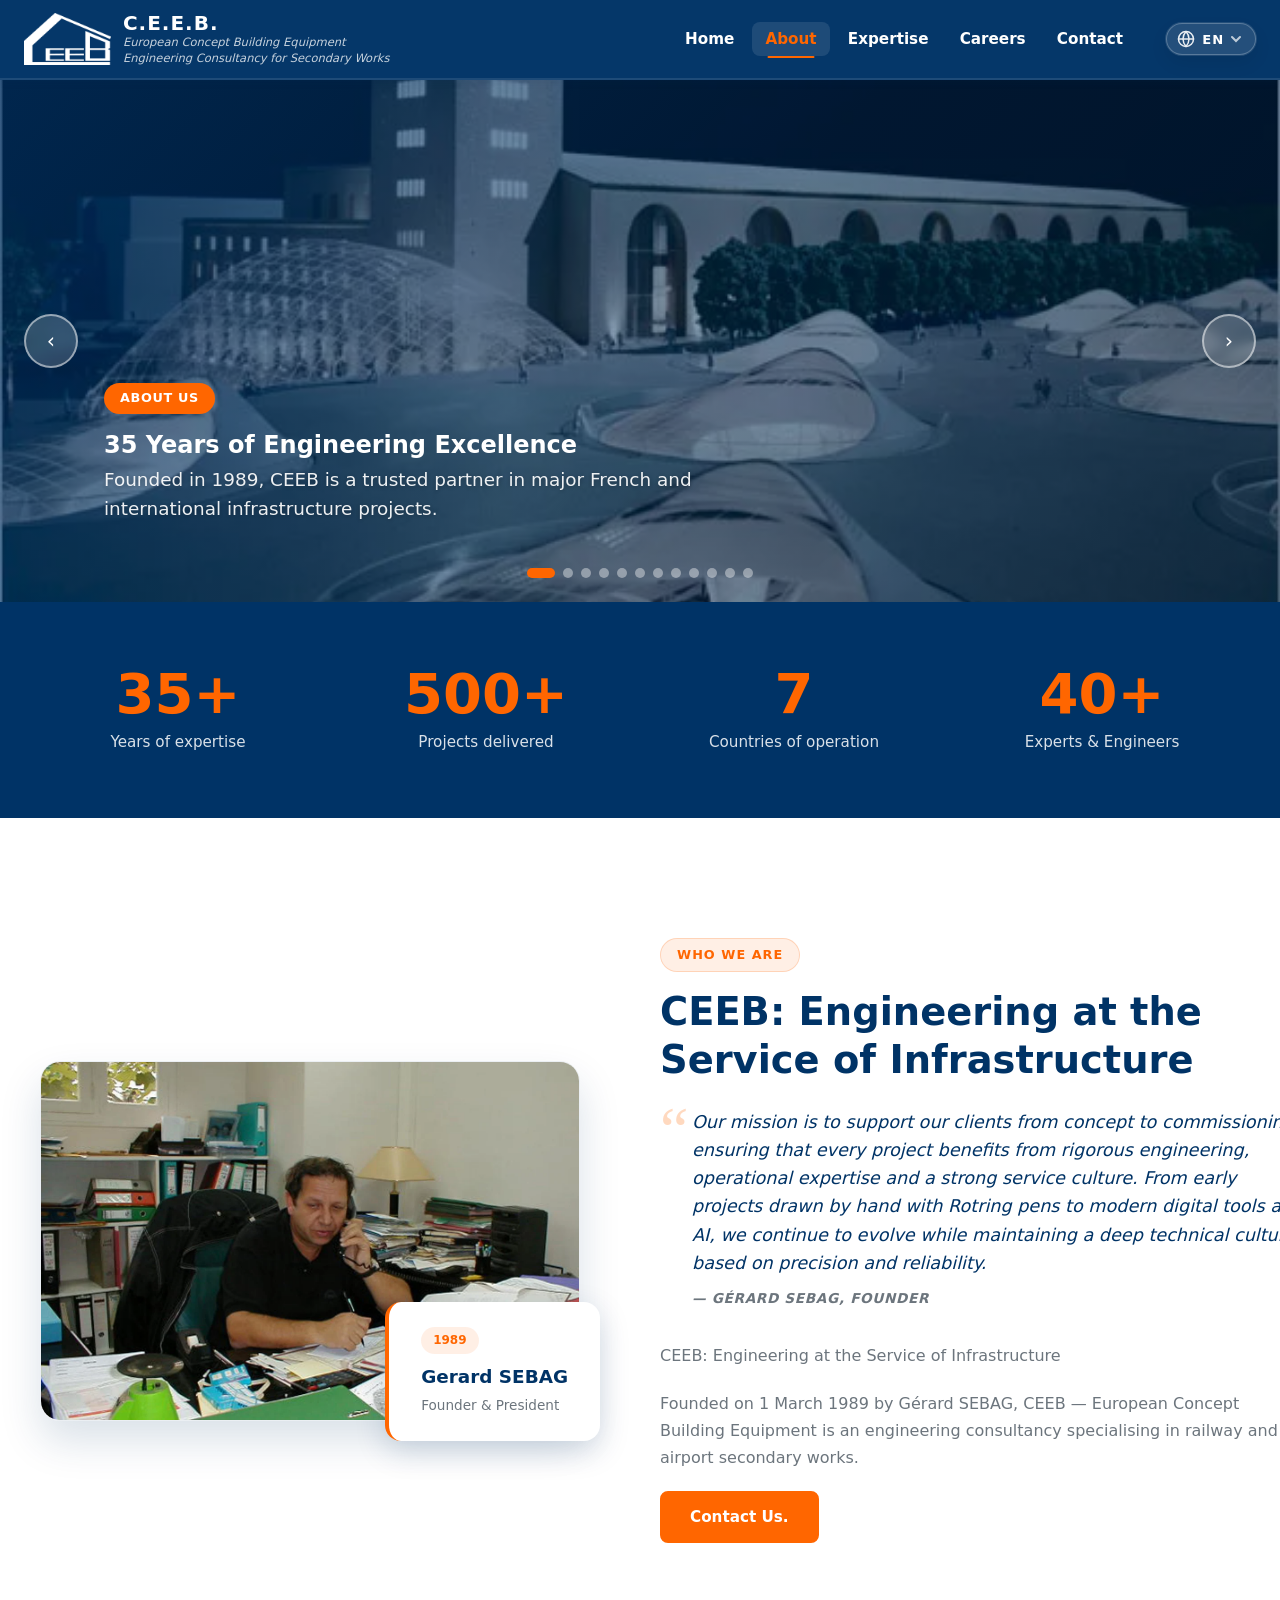
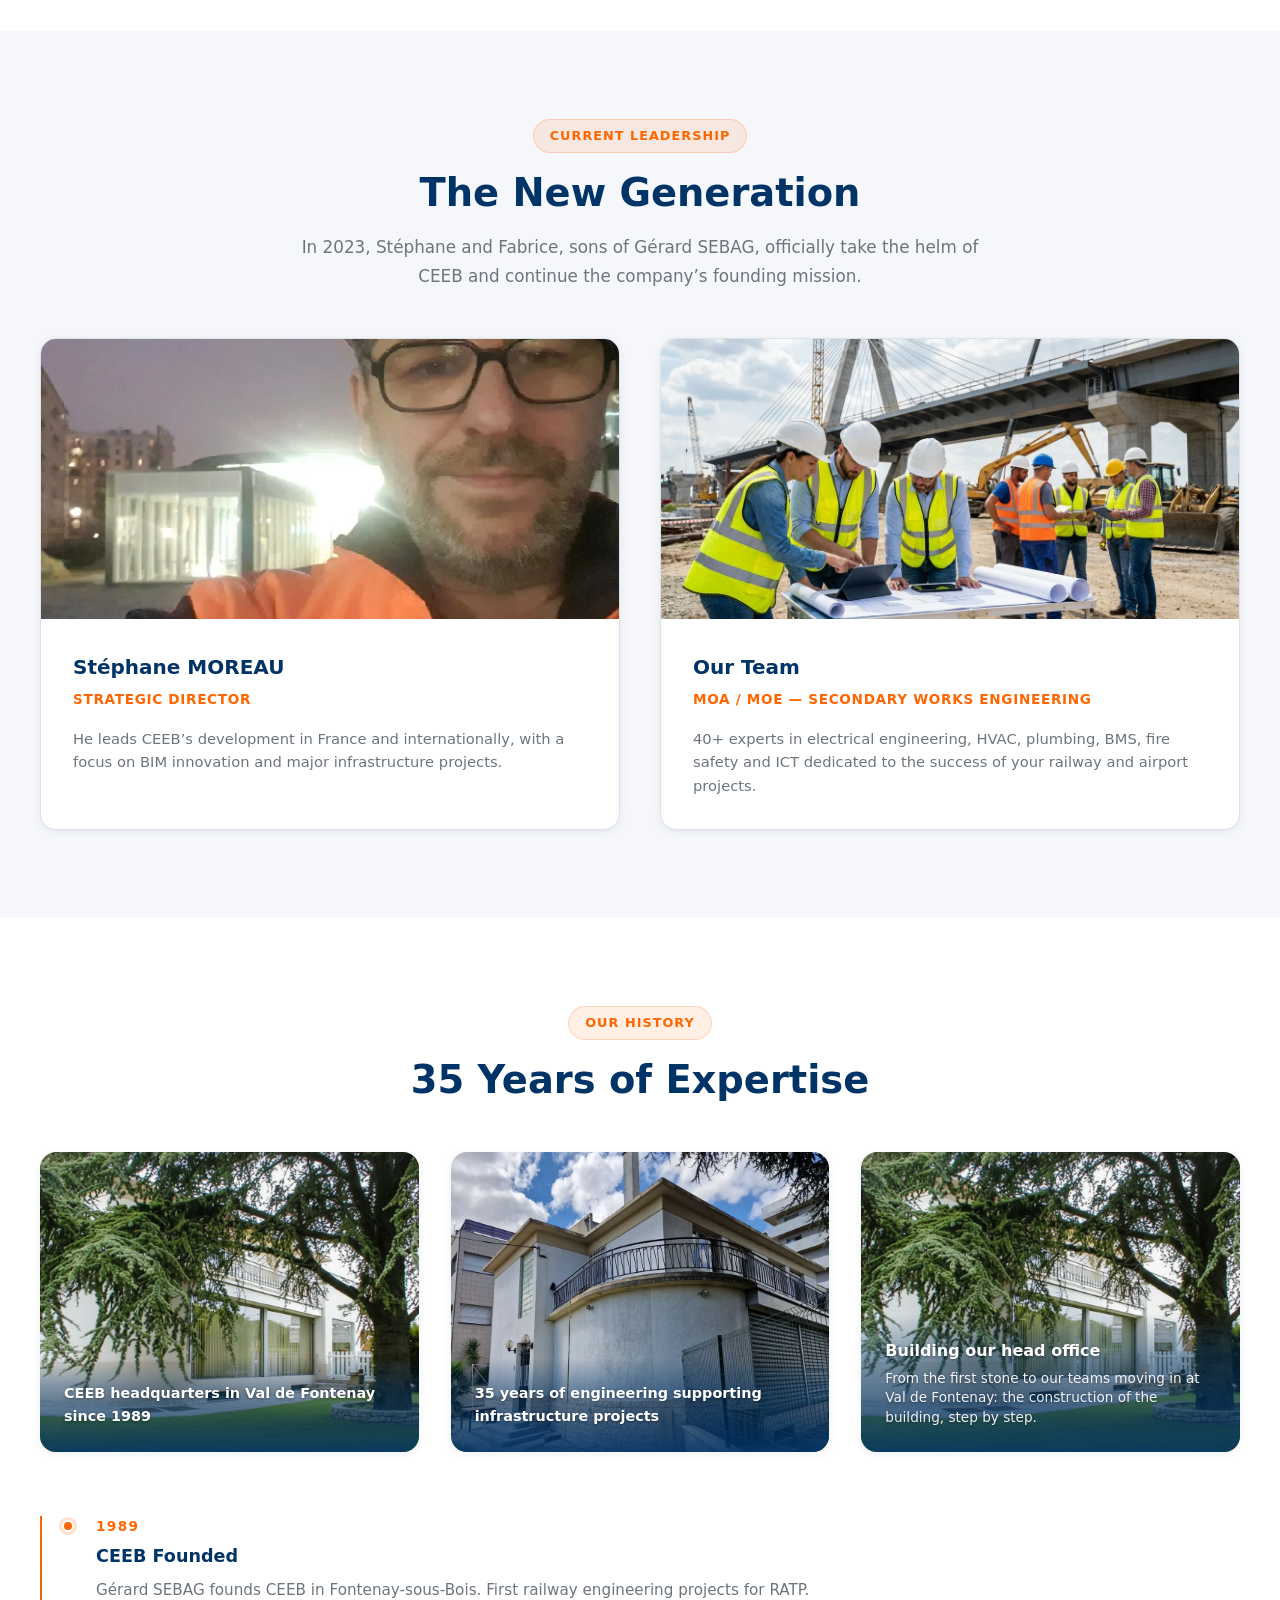
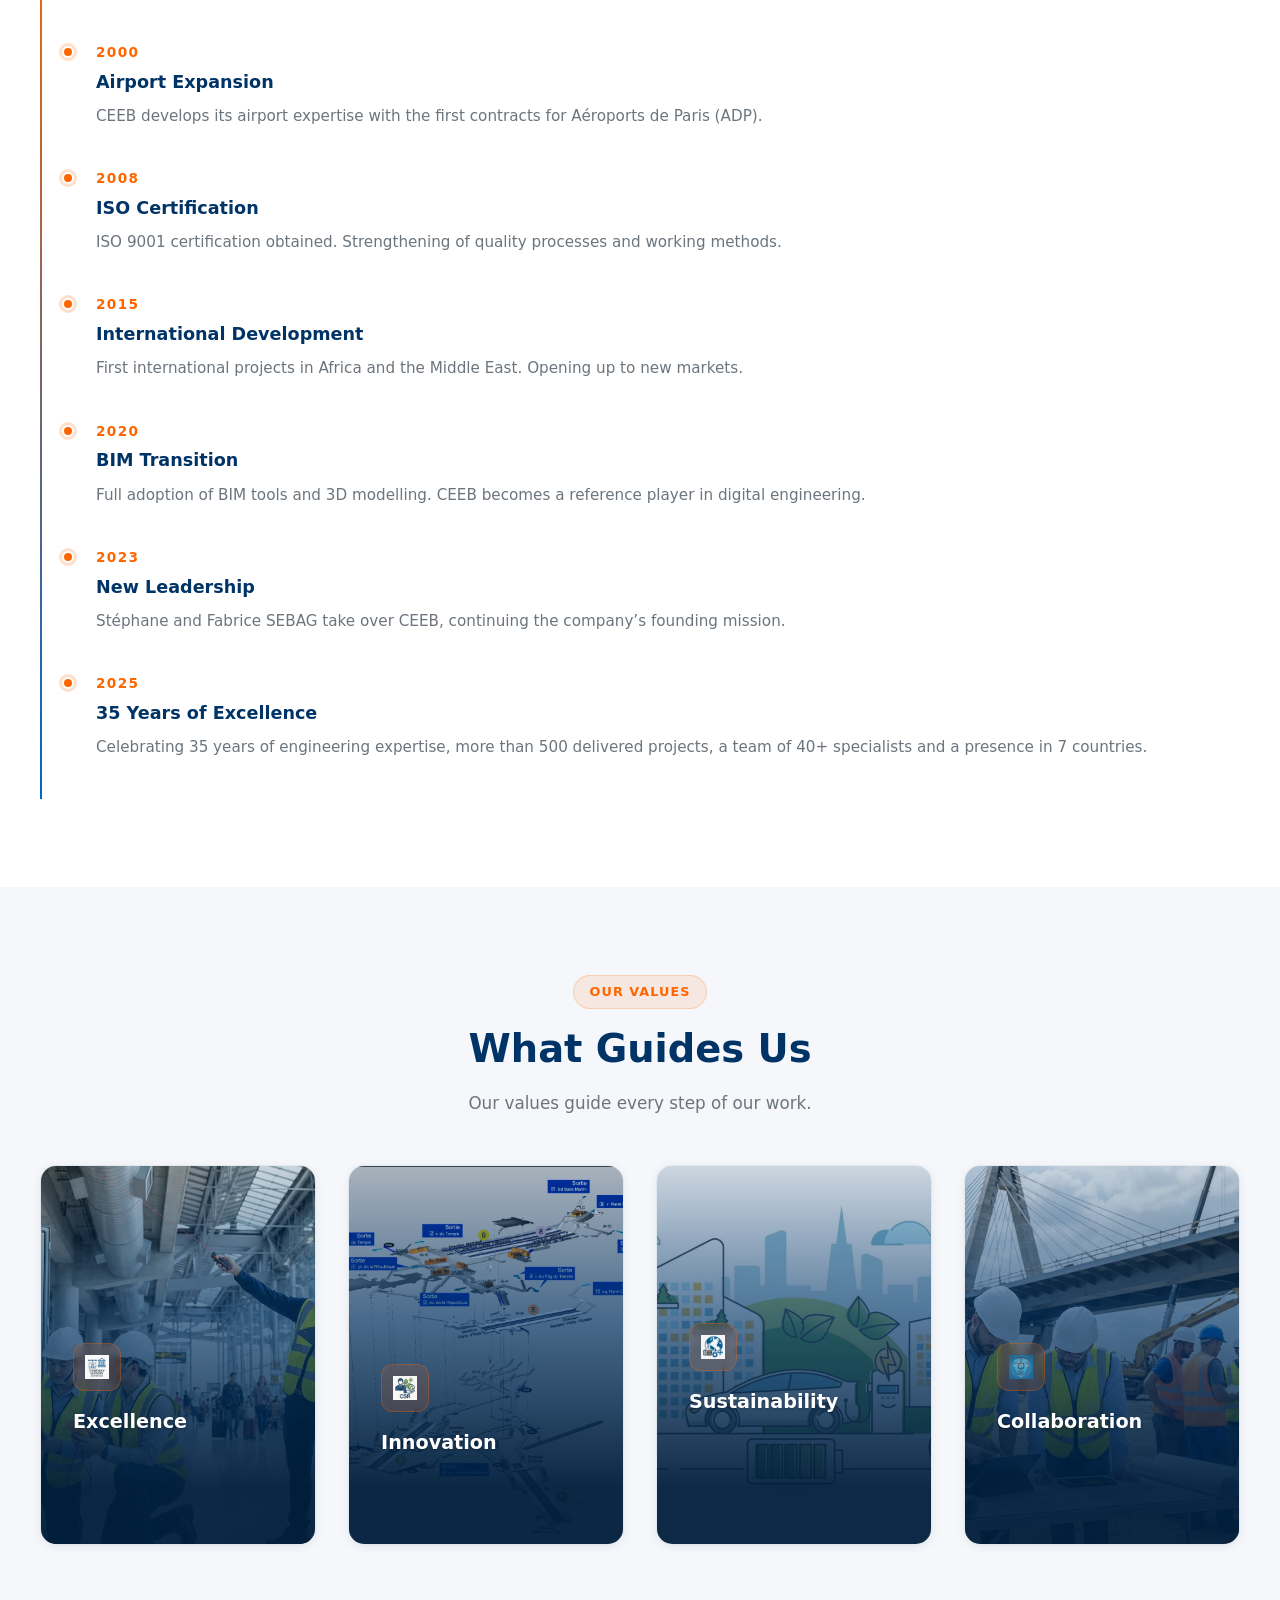
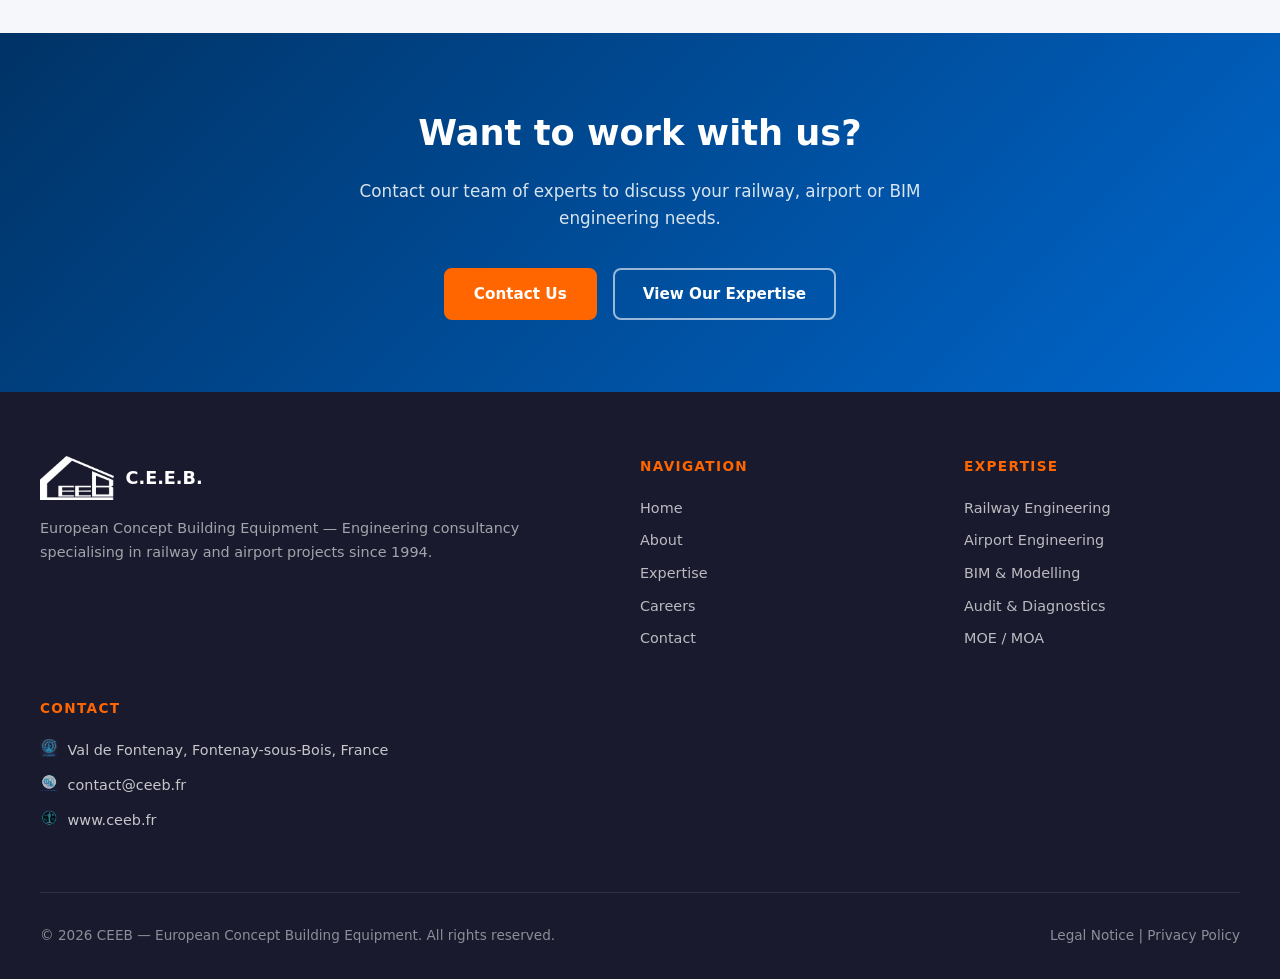
==== about/index.html @ f5910f7f "Cartes hôtels sans image, boutons alignés en bas de carte Co-Authored-By: Claude Opus 5.5 <noreply@a" ====
<!DOCTYPE html>
<html lang="fr" dir="ltr">
<head>
  <!-- ============================================================
       SEO — META TAGS & OPEN GRAPH
       ============================================================ -->
  <meta charset="UTF-8">
  <meta name="viewport" content="width=device-width, initial-scale=1.0">
  <title data-i18n="pageTitle.about">À Propos — C.E.E.B. | Bureau d'Études d'Ingénierie Second Œuvre</title>
  <meta name="description" content="Découvrez C.E.E.B., Concept Européen Équipement Bâtiment : 35 ans d'expertise en ingénierie ferroviaire et aéroportuaire, notre histoire, nos valeurs et notre équipe dirigeante.">
  <meta name="keywords" content="C.E.E.B., bureau études ingénierie, second œuvre, ferroviaire, aéroportuaire, BIM, MOA, MOE, Gérard SEBAG, Stéphane MOREAU, Val de Fontenay">
  <meta name="robots" content="index, follow">
  <link rel="canonical" href="https://www.ceeb.fr/about/">

  <!-- Open Graph -->
  <meta property="og:type" content="website">
  <meta property="og:url" content="https://www.ceeb.fr/about/">
  <meta property="og:title" content="À Propos — C.E.E.B. | Bureau d'Études d'Ingénierie">
  <meta property="og:description" content="37 ans d'expertise en ingénierie ferroviaire et aéroportuaire. Découvrez notre histoire, notre équipe et nos valeurs.">
  <meta property="og:image" content="https://www.ceeb.fr/images/og-image.jpg">
  <meta property="og:locale" content="fr_FR">

  <!-- Hreflang 7 langues -->
  <link rel="alternate" hreflang="fr" href="https://www.ceeb.fr/about/?lang=fr">
  <link rel="alternate" hreflang="en" href="https://www.ceeb.fr/about/?lang=en">
  <link rel="alternate" hreflang="pl" href="https://www.ceeb.fr/about/?lang=pl">
  <link rel="alternate" hreflang="tr" href="https://www.ceeb.fr/about/?lang=tr">
  <link rel="alternate" hreflang="x-default" href="https://www.ceeb.fr/about/">

  <!-- ============================================================
       STYLES
       ============================================================ -->
  <link rel="stylesheet" href="../css/styles.css?v=20260927d">

  <!-- ============================================================
       FAVICONS
       ============================================================ -->
  <link rel="icon" type="image/x-icon" href="../favicon.ico">
  <link rel="icon" type="image/png" sizes="32x32" href="../favicon-32x32.png">
  <link rel="icon" type="image/png" sizes="192x192" href="../favicon-192x192.png">
  <link rel="apple-touch-icon" sizes="180x180" href="../apple-touch-icon.png">

  <!-- ============================================================
       SCHEMA.ORG JSON-LD
       ============================================================ -->
  <script type="application/ld+json">
  {
    "@context": "https://schema.org",
    "@type": "AboutPage",
    "name": "À Propos — C.E.E.B.",
    "url": "https://www.ceeb.fr/about/",
    "description": "35 ans d'expertise en ingénierie ferroviaire et aéroportuaire. C.E.E.B. — Concept Européen Équipement Bâtiment.",
    "mainEntity": {
      "@type": "Organization",
      "name": "C.E.E.B.",
      "legalName": "C.E.E.B. — Concept Européen Équipement Bâtiment",
      "foundingDate": "1989",
      "founder": {
        "@type": "Person",
        "name": "Gérard SEBAG"
      },
      "address": {
        "@type": "PostalAddress",
        "addressLocality": "Val de Fontenay",
        "addressCountry": "FR"
      }
    }
  }
  </script>
</head>

<body data-page="about">

  <!-- ============================================================
       NAVIGATION — HEADER FIXE
       ============================================================ -->
  <header class="header" role="banner">
    <nav class="nav-container" aria-label="Navigation principale">
      <!-- Logo + Tagline -->
      <a href="../index.html" class="nav-logo" aria-label="C.E.E.B. — Accueil">
        <div class="logo-circle">
          <img src="../images/logo/ceeb_logo_blanc.png" alt="Logo C.E.E.B." width="52" height="52">
        </div>
        <div class="nav-logo-text">
          <span class="nav-logo-name">C.E.E.B.</span>
          <span class="nav-logo-tagline" data-i18n="nav.logoTagline">
            Concept Européen Équipement Bâtiment<br>Bureau d'Études d'ingénierie Second Œuvre
          </span>
        </div>
      </a>

      <!-- Menu principal -->
      <ul class="nav-menu" role="list">
        <li><a href="../index.html" class="nav-link" data-i18n="nav.home">Accueil</a></li>
        <li><a href="../about/index.html" class="nav-link active" data-i18n="nav.about">À Propos</a></li>
        <li><a href="../expertise/index.html" class="nav-link" data-i18n="nav.expertise">Expertise</a></li>
        <li><a href="../recruitment/index.html" class="nav-link" data-i18n="nav.recruitment">Carrières</a></li>
        <li><a href="../contact/index.html" class="nav-link" data-i18n="nav.contact">Contact</a></li>
                <li class="nav-lang" role="group" aria-label="Sélection de la langue">
          <!-- Sélecteur globe — généré par lang-globe.js -->
        </li>
      </ul>
      <button class="nav-hamburger" aria-label="Menu" aria-expanded="false">
        <span></span><span></span><span></span>
      </button>
    </nav>
  </header>

  <!-- ============================================================
       HERO CAROUSEL — PAGE À PROPOS
       ============================================================ -->
  <section class="hero-carousel" aria-label="Carousel À Propos C.E.E.B." id="heroCarousel">
    <div class="carousel-track" role="list">
      <!-- Slide 1 -->
      <div class="carousel-slide" role="listitem">
        <img src="../images/countries/fr/1.webp" alt="C.E.E.B. — Notre histoire" loading="eager" fetchpriority="high">
        <div class="carousel-overlay"></div>
        <div class="carousel-caption">
          <span class="caption-badge" data-i18n="aboutPage.hero.badge">Notre Histoire</span>
          <h1 data-i18n="aboutPage.hero.title">37 Ans d'Excellence en Ingénierie</h1>
          <p data-i18n="aboutPage.hero.subtitle">Un partenaire historique des grandes infrastructures françaises et à
            l'internationale.</p>
        </div>
      </div>

      <!-- Slide 2 -->
      <div class="carousel-slide" role="listitem">
        <img src="../images/countries/fr/2.webp" alt="C.E.E.B. — Équipe" loading="lazy">
        <div class="carousel-overlay"></div>
        <div class="carousel-caption">
          <span class="caption-badge" data-i18n="aboutPage.hero.badge2">Notre Équipe</span>
          <h2 data-i18n="aboutPage.hero.title2">Des Experts Passionnés</h2>
          <p data-i18n="aboutPage.hero.subtitle2">40+ ingénieurs et techniciens au service de vos projets les plus ambitieux.
          </p>
        </div>
      </div>
      <!-- Slide 3 -->
      <div class="carousel-slide" role="listitem">
        <img src="../images/countries/fr/3.webp" alt="C.E.E.B. — Innovation" loading="lazy">
        <div class="carousel-overlay"></div>
        <div class="carousel-caption">
          <span class="caption-badge" data-i18n="aboutPage.hero.badge3">Innovation</span>
          <h2 data-i18n="aboutPage.hero.title3">Toujours à la Pointe</h2>
          <p data-i18n="aboutPage.hero.subtitle3">BIM, jumeaux numériques et technologies de pointe pour vos projets
            d'infrastructure.</p>
        </div>
      </div>

        <!-- Slide 4 -->
        <div class="carousel-slide" role="listitem">
          <img src="../images/countries/fr/4.webp" alt="C.E.E.B. — Innovation" loading="lazy">
          <div class="carousel-overlay"></div>
          <div class="carousel-caption">
            <span class="caption-badge" data-i18n="aboutPage.hero.badge4"> SLIDE 4 </span>
            <h2 data-i18n="aboutPage.hero.title4">Titre 4 </h2>
            <p data-i18n="aboutPage.hero.subtitle4">Sous Titre 4</p>
          </div>
        </div>
      
        <!-- Slide 5 -->
      
      
        <div class="carousel-slide" role="listitem">
          <img src="../images/countries/fr/5.webp" alt="C.E.E.B. — Innovation" loading="lazy">
          <div class="carousel-overlay"></div>
          <div class="carousel-caption">
            <span class="caption-badge" data-i18n="aboutPage.hero.badge5"> SLIDE 5 </span>
            <h2 data-i18n="aboutPage.hero.title5">Titre 5 </h2>
            <p data-i18n="aboutPage.hero.subtitle5">Sous Titre 5</p>
          </div>
        </div>
      
        <!-- Slide 6 -->
      
        <div class="carousel-slide" role="listitem">
          <img src="../images/countries/fr/6.webp" alt="C.E.E.B. — Innovation" loading="lazy">
          <div class="carousel-overlay"></div>
          <div class="carousel-caption">
            <span class="caption-badge" data-i18n="aboutPage.hero.badge6"> SLIDE 6 </span>
            <h2 data-i18n="aboutPage.hero.title6">Titre 6 </h2>
            <p data-i18n="aboutPage.hero.subtitle6">Sous Titre 6</p>
          </div>
        </div>
      
        <!-- Slide 7 -->
      
        <div class="carousel-slide" role="listitem">
          <img src="../images/countries/fr/7.webp" alt="C.E.E.B. — Innovation" loading="lazy">
          <div class="carousel-overlay"></div>
          <div class="carousel-caption">
            <span class="caption-badge" data-i18n="aboutPage.hero.badge7"> SLIDE 7 </span>
            <h2 data-i18n="aboutPage.hero.title7">Titre 7 </h2>
            <p data-i18n="aboutPage.hero.subtitle7">Sous Titre 7</p>
          </div>
        </div>
      
        <!-- Slide 8 -->
      
      
      
      
      
        <div class="carousel-slide" role="listitem">
          <img src="../images/countries/fr/8.webp" alt="C.E.E.B. — Innovation" loading="lazy">
          <div class="carousel-overlay"></div>
          <div class="carousel-caption">
            <span class="caption-badge" data-i18n="aboutPage.hero.badge8"> SLIDE 8 </span>
            <h2 data-i18n="aboutPage.hero.title8">Titre 8 </h2>
            <p data-i18n="aboutPage.hero.subtitle8">Sous Titre 8</p>
          </div>
        </div>
      
        <!-- Slide 9 -->
      
        <div class="carousel-slide" role="listitem">
          <img src="../images/countries/fr/9.webp" alt="C.E.E.B. — Innovation" loading="lazy">
          <div class="carousel-overlay"></div>
          <div class="carousel-caption">
            <span class="caption-badge" data-i18n="aboutPage.hero.badge9"> SLIDE 9 </span>
            <h2 data-i18n="aboutPage.hero.title9">Titre 9 </h2>
            <p data-i18n="aboutPage.hero.subtitle9">Sous Titre 9</p>
          </div>
        </div>
        <!-- Slide 10 -->
      
        <div class="carousel-slide" role="listitem">
          <img src="../images/countries/fr/10.webp" alt="C.E.E.B. — Innovation" loading="lazy">
          <div class="carousel-overlay"></div>
          <div class="carousel-caption">
            <span class="caption-badge" data-i18n="aboutPage.hero.badge10"> SLIDE 10 </span>
            <h2 data-i18n="aboutPage.hero.title10">Titre 10 </h2>
            <p data-i18n="aboutPage.hero.subtitle10">Sous Titre 10</p>
          </div>
        </div>
      
        <!-- Slide 11 -->
      
      
        <div class="carousel-slide" role="listitem">
          <img src="../images/countries/fr/11.webp" alt="C.E.E.B. — Innovation" loading="lazy">
          <div class="carousel-overlay"></div>
          <div class="carousel-caption">
            <span class="caption-badge" data-i18n="aboutPage.hero.badge11"> SLIDE 11 </span>
            <h2 data-i18n="aboutPage.hero.title11">Titre 11 </h2>
            <p data-i18n="aboutPage.hero.subtitle11">Sous Titre11</p>
          </div>
        </div>
      
        <!-- Slide 12 -->
      
        <div class="carousel-slide" role="listitem">
          <img src="../images/countries/fr/12.webp" alt="C.E.E.B. — Innovation" loading="lazy">
          <div class="carousel-overlay"></div>
          <div class="carousel-caption">
            <span class="caption-badge" data-i18n="aboutPage.hero.badge12"> SLIDE 12 </span>
            <h2 data-i18n="aboutPage.hero.title12">Titre 12 </h2>
            <p data-i18n="aboutPage.hero.subtitle12">Sous Titre 12</p>
          </div>
        </div>

    		
  <!--End of Slides-->

    </div>


    <button class="carousel-btn prev" aria-label="Slide précédent">&#8249;</button>
    <button class="carousel-btn next" aria-label="Slide suivant">&#8250;</button>
    <!-- Indicateurs -->
    <div class="carousel-indicators" role="tablist" aria-label="Slides du carousel">
      <button class="carousel-dot active" role="tab" aria-selected="true" aria-label="Slide 1"></button>
      <button class="carousel-dot" role="tab" aria-label="Slide 2"></button>
      <button class="carousel-dot" role="tab" aria-label="Slide 3"></button>
      <button class="carousel-dot" role="tab" aria-label="Slide 4"></button>
      <button class="carousel-dot" role="tab" aria-label="Slide 5"></button>
      <button class="carousel-dot" role="tab" aria-label="Slide 6"></button>
      <button class="carousel-dot" role="tab" aria-label="Slide 7"></button>
      <button class="carousel-dot" role="tab" aria-label="Slide 8"></button>
      <button class="carousel-dot" role="tab" aria-label="Slide 9"></button>
      <button class="carousel-dot" role="tab" aria-label="Slide 10"></button>
      <button class="carousel-dot" role="tab" aria-label="Slide 11"></button>
      <button class="carousel-dot" role="tab" aria-label="Slide 12"></button>
    </div>
	
	
  </section>

  <!-- ============================================================
       SECTION STATISTIQUES
       ============================================================ -->
  <section class="stats-section" aria-label="Chiffres clés C.E.E.B.">
    <div class="stats-grid">
      <div class="stat-item">
        <div class="stat-number" data-target="35" data-suffix="+">35+</div>
        <div class="stat-label" data-i18n="stats.years">Années d'expertise</div>
      </div>
      <div class="stat-item">
        <div class="stat-number" data-target="500" data-suffix="+">500+</div>
        <div class="stat-label" data-i18n="stats.projects">Projets réalisés</div>
      </div>
      <div class="stat-item">
        <div class="stat-number" data-target="7">7</div>
        <div class="stat-label" data-i18n="stats.countries">Pays d'intervention</div>
      </div>
      <div class="stat-item">
        <div class="stat-number" data-target="40" data-suffix="+">40+</div>
        <div class="stat-label" data-i18n="stats.experts">Experts & Ingénieurs</div>
      </div>
    </div>
  </section>

  <!-- ============================================================
       SECTION QUI SOMMES-NOUS — FONDATEUR
       ============================================================ -->
  <section class="section" id="who-we-are" aria-labelledby="whoTitle">
    <div class="container">
      <div class="about-founder-grid">
        <!-- Photo fondateur -->
        <div class="about-founder-photo">
          <div class="founder-img-wrapper">
            <img src="../images/about/gerard-sebag.webp"
                 alt="Gérard SEBAG, Fondateur et Président de C.E.E.B."
                 loading="lazy" width="480" height="480">
          </div>
          <div class="founder-info-card">
            <div class="founder-year-badge">1989</div>
            <h3 class="founder-name" data-i18n="aboutPage.who.founderName"></h3>
            <p class="founder-title" data-i18n="aboutPage.who.founderTitle">Fondateur &amp; Président</p>
          </div>
        </div>

        <!-- Texte histoire -->
        <div class="about-founder-text">
          <span class="section-badge" data-i18n="aboutPage.who.badge">Qui Sommes-Nous</span>
          <h2 class="section-title" id="whoTitle" data-i18n="aboutPage.who.title">C.E.E.B. — Concept Européen Équipement Bâtiment</h2>

          <blockquote class="about-quote">
            <p data-i18n="aboutPage.who.quote">
              « Fondée le 1er mars 1989, C.E.E.B. s'est imposée comme un acteur majeur de l'ingénierie et du conseil, avec une vision claire d'excellence technique et d'innovation. »
            </p>
            <cite data-i18n="aboutPage.who.cite">— Gérard SEBAG, Fondateur</cite>
          </blockquote>

          <p class="about-text" data-i18n="aboutPage.who.p1">
            Forts d'une expérience de plus de 35 ans, nous avons développé une expertise reconnue dans les domaines des infrastructures de transport, de la mobilité, de l'urbanisme et du conseil stratégique. Notre histoire est marquée par des projets d'envergure qui ont contribué au développement de territoires et à l'amélioration de la qualité de vie.
          </p>
          <p class="about-text" data-i18n="aboutPage.who.p2">
            Notre équipe de 40+ ingénieurs et techniciens maîtrise l'ensemble des disciplines du Second Œuvre : électricité courants forts et faibles, GTB, SSI, VDI, plomberie, CVC, et systèmes de sécurité.
          </p>

          <a href="../contact/index.html" class="btn btn-primary" data-i18n="aboutPage.who.cta">Nous Contacter</a>
        </div>
      </div>
    </div>
  </section>

  <!-- ============================================================
       SECTION SUCCESSION — DIRECTION ACTUELLE
       ============================================================ -->
  <section class="section section-alt" id="direction" aria-labelledby="directionTitle">
    <div class="container">
      <div class="text-center section-head">
        <span class="section-badge" data-i18n="aboutPage.direction.badge">Direction Actuelle</span>
        <h2 class="section-title" id="directionTitle" data-i18n="aboutPage.direction.title">La Nouvelle Génération</h2>
        <p class="section-subtitle" data-i18n="aboutPage.direction.subtitle">
          En 2023, Stéphane et Fabrice, fils de Gérard SEBAG, reprennent officiellement la direction de C.E.E.B., inscrivant l'entreprise dans la continuité de sa mission fondatrice.
        </p>
      </div>

      <div class="team-grid">
        <!-- Stéphane MOREAU -->
        <div class="team-card">
          <div class="team-photo-wrapper">
            <img src="../images/about/stephane-moreau.webp"
                 alt="Stéphane MOREAU — Directeur Stratégique C.E.E.B."
                 loading="lazy" width="320" height="320">
          </div>
          <div class="team-info">
            <h3 class="team-name">Stéphane MOREAU</h3>
            <p class="team-role" data-i18n="aboutPage.direction.stephane.role">Directeur Stratégique</p>
            <p class="team-desc" data-i18n="aboutPage.direction.stephane.desc">
              Héritier d'une tradition d'excellence, Stéphane pilote la stratégie de développement de C.E.E.B. en France et à l'international, avec un focus sur l'innovation BIM et les grands projets d'infrastructure.
            </p>
          </div>
        </div>

        <!-- Photo MOA/MOE -->
        <div class="team-card team-card-feature">
          <div class="team-photo-wrapper">
            <img src="../images/about/moa-moe.webp"
                 alt="Équipe C.E.E.B. — Maîtrise d'Ouvrage et Maîtrise d'Œuvre"
                 loading="lazy" width="320" height="320">
          </div>
          <div class="team-info">
            <h3 class="team-name" data-i18n="aboutPage.direction.team.title">Notre Équipe</h3>
            <p class="team-role" data-i18n="aboutPage.direction.team.role">MOA / MOE — Ingénierie Second Œuvre</p>
            <p class="team-desc" data-i18n="aboutPage.direction.team.desc">
              40+ experts en ingénierie électrique, CVC, plomberie, GTB, SSI et VDI, dédiés à la réussite de vos projets ferroviaires et aéroportuaires.
            </p>
          </div>
        </div>
      </div>
    </div>
  </section>

  <!-- ============================================================
       SECTION HISTOIRE — TIMELINE AVEC PHOTOS
       ============================================================ -->
  <section class="section" id="history" aria-labelledby="historyTitle">
    <div class="container">
      <div class="text-center section-head">
        <span class="section-badge" data-i18n="aboutPage.history.badge">Notre Parcours</span>
        <h2 class="section-title" id="historyTitle" data-i18n="aboutPage.history.title">Notre Histoire</h2>
      </div>

      <!-- Photos historiques -->
      <div class="history-photos-grid">
        <div class="history-photo-item">
          <img src="../images/about/histoire-1.webp"
               alt="Siège C.E.E.B. — Val de Fontenay"
               loading="lazy" width="600" height="400">
          <div class="history-photo-caption">
            <span data-i18n="aboutPage.history.photo1">Siège C.E.E.B. — Val de Fontenay depuis 1989</span>
          </div>
        </div>
        <div class="history-photo-item">
          <img src="../images/about/histoire-2.webp"
               alt="Bureaux C.E.E.B. — Histoire"
               loading="lazy" width="600" height="400">
          <div class="history-photo-caption">
            <span data-i18n="aboutPage.history.photo2">35 ans d'ingénierie au service des infrastructures</span>
          </div>
        </div>
        <!-- Construction du siège : les photos se succèdent (une balise <img> par photo,
             fichiers dans images/about/construction/) -->
        <div class="history-photo-item history-slideshow" data-slideshow>
          <img src="../images/about/construction/01.webp" alt="Construction du siège C.E.E.B. — étape 1"
               loading="lazy" width="600" height="400" class="active">
          <img src="../images/about/construction/02.webp" alt="Construction du siège C.E.E.B. — étape 2"
               loading="lazy" width="600" height="400">
          <div class="history-photo-caption">
            <strong class="history-photo-title" data-i18n="aboutPage.history.building.title">La construction de notre siège</strong>
            <span class="history-photo-desc" data-i18n="aboutPage.history.building.desc">De la première pierre à l'installation de nos équipes à Val de Fontenay : les étapes de la construction du bâtiment.</span>
          </div>
        </div>
      </div>

      <!-- Timeline -->
      <div class="timeline-wrapper">
        <div class="timeline">
          <div class="timeline-item">
            <div class="timeline-marker">
              <div class="timeline-year">1989</div>
            </div>
            <div class="timeline-content">
              <h3 class="timeline-title" data-i18n="aboutPage.history.event1.title">Fondation de C.E.E.B.</h3>
              <p class="timeline-desc" data-i18n="aboutPage.history.event1.desc">Création du bureau d'études à Val de Fontenay par Gérard SEBAG, spécialisé en ingénierie Second Œuvre pour le secteur ferroviaire.</p>
            </div>
          </div>
          <div class="timeline-item">
            <div class="timeline-marker">
              <div class="timeline-year">2000</div>
            </div>
            <div class="timeline-content">
              <h3 class="timeline-title" data-i18n="aboutPage.history.event2.title">Expansion Aéroportuaire</h3>
              <p class="timeline-desc" data-i18n="aboutPage.history.event2.desc">Développement de l'expertise aéroportuaire avec les premiers projets pour Aéroports de Paris (ADP) et les grandes plateformes françaises.</p>
            </div>
          </div>
          <div class="timeline-item">
            <div class="timeline-marker">
              <div class="timeline-year">2008</div>
            </div>
            <div class="timeline-content">
              <h3 class="timeline-title" data-i18n="aboutPage.history.event3.title">Certification &amp; Qualité</h3>
              <p class="timeline-desc" data-i18n="aboutPage.history.event3.desc">Obtention des certifications qualité et développement des procédures d'excellence technique pour tous nos livrables.</p>
            </div>
          </div>
          <div class="timeline-item">
            <div class="timeline-marker">
              <div class="timeline-year">2015</div>
            </div>
            <div class="timeline-content">
              <h3 class="timeline-title" data-i18n="aboutPage.history.event4.title">Transition BIM</h3>
              <p class="timeline-desc" data-i18n="aboutPage.history.event4.desc">Adoption du BIM et des outils de modélisation 3D/4D pour tous nos projets d'ingénierie, positionnant C.E.E.B. à l'avant-garde.</p>
            </div>
          </div>
          <div class="timeline-item">
            <div class="timeline-marker">
              <div class="timeline-year">2020</div>
            </div>
            <div class="timeline-content">
              <h3 class="timeline-title" data-i18n="aboutPage.history.event5.title">Développement International</h3>
              <p class="timeline-desc" data-i18n="aboutPage.history.event5.desc">Expansion vers les marchés européens, africains et du Moyen-Orient avec des projets d'ingénierie export de grande envergure.</p>
            </div>
          </div>
          <div class="timeline-item">
            <div class="timeline-marker">
              <div class="timeline-year">2023</div>
            </div>
            <div class="timeline-content">
              <h3 class="timeline-title" data-i18n="aboutPage.history.event6.title">Nouvelle Direction</h3>
              <p class="timeline-desc" data-i18n="aboutPage.history.event6.desc">Stéphane et Fabrice SEBAG reprennent la direction de C.E.E.B., inscrivant l'entreprise dans la continuité de sa mission fondatrice.</p>
            </div>
          </div>
          <div class="timeline-item">
            <div class="timeline-marker">
              <div class="timeline-year">2025</div>
            </div>
            <div class="timeline-content">
              <h3 class="timeline-title" data-i18n="aboutPage.history.event7.title">35 Ans d'Excellence</h3>
              <p class="timeline-desc" data-i18n="aboutPage.history.event7.desc">Célébration de 35 ans d'expertise avec plus de 500 projets livrés, une équipe de 40+ experts et une présence dans 7 pays.</p>
            </div>
          </div>
        </div>
      </div>
    </div>
  </section>

  <!-- ============================================================
       SECTION CE QUI NOUS GUIDE — VALEURS AVEC PHOTOS
       ============================================================ -->
  <section class="section section-alt" id="values" aria-labelledby="valuesTitle">
    <div class="container">
      <div class="text-center section-head">
        <span class="section-badge" data-i18n="aboutPage.values.badge">Nos Valeurs</span>
        <h2 class="section-title" id="valuesTitle" data-i18n="aboutPage.values.title">Ce Qui Nous Guide</h2>
        <p class="section-subtitle" data-i18n="aboutPage.values.subtitle">
          Quatre piliers fondamentaux qui orientent chacune de nos interventions et définissent notre identité professionnelle.
        </p>
      </div>

      <!-- Grille de valeurs avec photos réelles -->
      <div class="values-photo-grid">

        <!-- Valeur 1 : Excellence -->
        <div class="value-photo-card">
          <div class="value-photo-wrapper">
            <img src="../images/about/excellence.webp"
                 alt="Excellence technique — C.E.E.B."
                 loading="lazy" width="600" height="400">
            <div class="value-photo-overlay">
              <div class="value-photo-content">
                <div class="value-icon-badge">
                  <img src="../images/icons/icon-values-history.png" alt="" width="40" height="40" loading="lazy">
                </div>
                <h3 class="value-photo-title" data-i18n="aboutPage.values.card1.title">Excellence Technique</h3>
                <p class="value-photo-desc" data-i18n="aboutPage.values.card1.desc">
                  Chaque étude est réalisée avec rigueur et précision, garantissant des livrables de haute qualité qui dépassent les attentes de nos clients.
                </p>
              </div>
            </div>
          </div>
        </div>

        <!-- Valeur 2 : Conseil -->
        <div class="value-photo-card">
          <div class="value-photo-wrapper">
            <img src="../images/about/conseil.webp"
                 alt="Conseil stratégique — C.E.E.B."
                 loading="lazy" width="600" height="400">
            <div class="value-photo-overlay">
              <div class="value-photo-content">
                <div class="value-icon-badge">
                  <img src="../images/icons/icon-values-rse.png" alt="" width="40" height="40" loading="lazy">
                </div>
                <h3 class="value-photo-title" data-i18n="aboutPage.values.card2.title">Conseil &amp; Engagement</h3>
                <p class="value-photo-desc" data-i18n="aboutPage.values.card2.desc">
                  Nous nous engageons à comprendre et dépasser les attentes de chaque client, en apportant un conseil stratégique adapté à chaque projet.
                </p>
              </div>
            </div>
          </div>
        </div>

        <!-- Valeur 3 : Développement Durable -->
        <div class="value-photo-card">
          <div class="value-photo-wrapper">
            <img src="../images/about/sustainable-engineering.webp"
                 alt="Ingénierie durable — C.E.E.B."
                 loading="lazy" width="600" height="400">
            <div class="value-photo-overlay">
              <div class="value-photo-content">
                <div class="value-icon-badge">
                  <img src="../images/icons/icon-export.png" alt="" width="40" height="40" loading="lazy">
                </div>
                <h3 class="value-photo-title" data-i18n="aboutPage.values.card3.title">Développement Durable</h3>
                <p class="value-photo-desc" data-i18n="aboutPage.values.card3.desc">
                  Intégration systématique des principes de durabilité et d'éco-conception dans toutes nos études d'ingénierie.
                </p>
              </div>
            </div>
          </div>
        </div>

        <!-- Valeur 4 : MOA/MOE -->
        <div class="value-photo-card">
          <div class="value-photo-wrapper">
            <img src="../images/about/moa-moe.webp"
                 alt="Maîtrise d'Ouvrage et Maîtrise d'Œuvre — C.E.E.B."
                 loading="lazy" width="600" height="400">
            <div class="value-photo-overlay">
              <div class="value-photo-content">
                <div class="value-icon-badge">
                  <img src="../images/icons/icon-moa-moe.png" alt="" width="40" height="40" loading="lazy">
                </div>
                <h3 class="value-photo-title" data-i18n="aboutPage.values.card4.title">Maîtrise Globale</h3>
                <p class="value-photo-desc" data-i18n="aboutPage.values.card4.desc">
                  De la conception à la réception, nous assurons la maîtrise d'ouvrage et d'œuvre pour garantir la cohérence et la qualité de chaque projet.
                </p>
              </div>
            </div>
          </div>
        </div>

      </div>
    </div>
  </section>

  <!-- ============================================================
       SECTION APPEL À L'ACTION
       ============================================================ -->
  <section class="cta-section" aria-label="Appel à l'action">
    <div class="container text-center">
      <h2 class="cta-title" data-i18n="aboutPage.cta.title">Prêt à Collaborer avec C.E.E.B. ?</h2>
      <p class="cta-subtitle" data-i18n="aboutPage.cta.subtitle">
        Contactez notre équipe d'experts pour discuter de vos projets d'ingénierie ferroviaire, aéroportuaire ou BIM.
      </p>
      <div class="cta-buttons">
        <a href="../contact/index.html" class="btn btn-primary" data-i18n="aboutPage.cta.contact">Nous Contacter</a>
        <a href="../expertise/index.html" class="btn btn-secondary" data-i18n="aboutPage.cta.expertise">Voir Nos Expertises</a>
      </div>
    </div>
  </section>

  <!-- ============================================================
       FOOTER
       ============================================================ -->
  <footer class="footer" role="contentinfo">
    <div class="footer-grid">
      <div>
        <div class="footer-logo">
          <div class="footer-logo-circle">
            <img src="../images/logo/ceeb_logo_blanc.png" alt="Logo C.E.E.B." width="40" height="40"
                 onerror="this.src='../images/logo/ceeb_logo_blanc.png'">
          </div>
          <span class="footer-logo-text">C.E.E.B.</span>
        </div>
        <p class="footer-tagline" data-i18n="footer.tagline">
          Concept Européen Équipement Bâtiment — Bureau d'études d'ingénierie Second Œuvre spécialisé dans les projets ferroviaires et aéroportuaires depuis 1989.
        </p>
      </div>
      <div>
        <h3 class="footer-col-title" data-i18n="footer.navTitle">Navigation</h3>
        <nav class="footer-links">
          <a href="../index.html" data-i18n="nav.home">Accueil</a>
          <a href="../about/index.html" data-i18n="nav.about">À Propos</a>
          <a href="../expertise/index.html" data-i18n="nav.expertise">Expertise</a>
          <a href="../recruitment/index.html" data-i18n="nav.recruitment">Carrières</a>
          <a href="../contact/index.html" data-i18n="nav.contact">Contact</a>
        </nav>
      </div>
      <div>
        <h3 class="footer-col-title" data-i18n="footer.expertiseTitle">Expertises</h3>
        <div class="footer-links">
          <a href="../expertise/index.html" data-i18n="footer.exp1">Ingénierie Ferroviaire</a>
          <a href="../expertise/index.html" data-i18n="footer.exp2">Ingénierie Aéroportuaire</a>
          <a href="../expertise/index.html" data-i18n="footer.exp3">BIM &amp; Modélisation</a>
          <a href="../expertise/index.html" data-i18n="footer.exp4">Audit &amp; Diagnostic</a>
          <a href="../expertise/index.html" data-i18n="footer.exp5">MOE / MOA</a>
        </div>
      </div>
      <div>
        <h3 class="footer-col-title" data-i18n="footer.contactTitle">Contact</h3>
        <div class="footer-contact-item">
          <img class="footer-contact-icon" src="../images/icons/icon-index-01.png" alt="" width="18" height="18">
          <span data-i18n="footer.address">Val de Fontenay, France</span>
        </div>
        <div class="footer-contact-item">
          <img class="footer-contact-icon" src="../images/icons/icon-index-02.png" alt="" width="18" height="18">
          <a href="mailto:contact@ceeb.fr">contact@ceeb.fr</a>
        </div>
        <div class="footer-contact-item">
          <img class="footer-contact-icon" src="../images/icons/icon-index-03.png" alt="" width="18" height="18">
          <a href="https://www.ceeb.fr" target="_blank" rel="noopener">www.ceeb.fr</a>
        </div>
      </div>
    </div>
    <div class="footer-bottom">
      <p data-i18n="footer.copyright">© 2026 C.E.E.B. — Concept Européen Équipement Bâtiment. Tous droits réservés.</p>
      <p data-i18n="footer.legal">Mentions légales | Politique de confidentialité</p>
    </div>
  </footer>

  <!-- ============================================================
       SCROLL TO TOP
       ============================================================ -->
  <button class="scroll-top" aria-label="Retour en haut de page">↑</button>

  <!-- ============================================================
       SCRIPTS
       ============================================================ -->
  <script src="../js/app.js?v=20260927d" defer></script>
  <script src="../js/lang-globe.js?v=20260927d" defer></script>
</body>
</html>
---- css/styles.css ----
/* ============================================================
   CEEB SID v3 — CSS Unifié
   Aligné sur l'esthétique CEEB May 2026
   Palette: #003366 (bleu nuit) | #0066cc (bleu moyen) | #ff6600 (orange)
   Typographie: Segoe UI, system-ui
   ============================================================ */

/* ============================================================
   VARIABLES CSS
   ============================================================ */
:root {
  --color-primary: #003366;
  --color-secondary: #0066cc;
  --color-accent: #ff6600;
  --color-accent-hover: #e55a00;
  --color-white: #ffffff;
  --color-light: #f5f7fa;
  --color-gray: #6c757d;
  --color-dark: #1a1a2e;
  --color-border: #dee2e6;
  --color-success: #28a745;
  --color-error: #dc3545;
  --font-family: 'Segoe UI', system-ui, -apple-system, BlinkMacSystemFont, 'Helvetica Neue', Arial, sans-serif;
  --font-size-base: 16px;
  --line-height-base: 1.6;
  --border-radius: 8px;
  --border-radius-lg: 16px;
  --shadow-sm: 0 2px 8px rgba(0,51,102,0.08);
  --shadow-md: 0 4px 20px rgba(0,51,102,0.12);
  --shadow-lg: 0 8px 40px rgba(0,51,102,0.18);
  --transition: all 0.3s ease;
  --header-height: 80px;
}

/* ============================================================
   RESET & BASE
   ============================================================ */
*, *::before, *::after { box-sizing: border-box; margin: 0; padding: 0; }
html { font-size: var(--font-size-base); scroll-behavior: smooth; }
body {
  font-family: var(--font-family);
  line-height: var(--line-height-base);
  color: var(--color-dark);
  background: var(--color-white);
  overflow-x: hidden;
}
img { max-width: 100%; height: auto; display: block; }
a { color: inherit; text-decoration: none; }
ul { list-style: none; }
button { cursor: pointer; font-family: inherit; }
input, textarea, select { font-family: inherit; }

/* ============================================================
   NAVIGATION / HEADER
   ============================================================ */
.header {
  position: fixed;
  top: 0; left: 0; right: 0;
  z-index: 1000;
  background: rgba(0, 51, 102, 0.98); /* Fond bleu CEEB historique */
  backdrop-filter: blur(10px);
  -webkit-backdrop-filter: blur(10px);
  height: var(--header-height);
  display: flex;
  align-items: center;
  transition: var(--transition);
  border-bottom: 2px solid rgba(255, 255, 255, 0.1);
  box-shadow: var(--shadow-sm);
}
.header.scrolled {
  background: rgba(0, 34, 68, 1); /* Bleu marine encore plus profond au scroll */
  box-shadow: var(--shadow-md);
  border-bottom-color: var(--color-accent);
}
.nav-container {
  max-width: 1400px;
  margin: 0 auto;
  padding: 0 1.5rem;
  display: flex;
  align-items: center;
  justify-content: space-between;
  width: 100%;
}
.nav-logo {
  display: flex;
  align-items: center;
  gap: 0.75rem;
  text-decoration: none;
  flex-shrink: 0;
  background: transparent;
  border-radius: 0;
  padding: 0;
  box-shadow: none;
  transition: opacity 0.3s ease;
}
.nav-logo:hover {
  opacity: 0.85;
  box-shadow: none;
}
.nav-logo img {
  height: 52px; /* Logo légèrement plus grand */
  width: auto;
  object-fit: contain;
  background: transparent;
}
.nav-logo-text {
  display: flex;
  flex-direction: column;
}
.nav-logo-name {
  font-size: 1.25rem; /* Augmentation légère de la taille de police */
  font-weight: 700;
  color: var(--color-white); /* Blanc historique */
  letter-spacing: 0.05em;
  line-height: 1.2;
}
.nav-logo-tagline {
  font-size: 0.72rem; /* Augmentation légère de la taille de police */
  color: rgba(255, 255, 255, 0.85); /* Blanc semi-transparent */
  line-height: 1.35;
  max-width: 340px;
  opacity: 0.9;
  font-style: italic;
}
.nav-menu {
  display: flex;
  align-items: center;
  gap: 0.25rem;
}
.nav-link {
  color: var(--color-white); /* Blanc historique */
  font-size: 0.95rem; /* Augmentation légère de la taille de police */
  font-weight: 600; /* Plus lisible */
  padding: 0.5rem 0.85rem;
  border-radius: var(--border-radius);
  transition: var(--transition);
  position: relative;
  white-space: nowrap;
}
.nav-link:hover, .nav-link.active {
  color: var(--color-accent); /* Orange au survol */
  background: rgba(255, 255, 255, 0.1); /* Fond blanc très léger */
}
.nav-link.active::after {
  content: '';
  position: absolute;
  bottom: -2px; left: 50%; transform: translateX(-50%);
  width: 60%; height: 2px;
  background: var(--color-accent);
  border-radius: 2px;
}
.nav-lang {
  display: flex;
  align-items: center;
  gap: 0.25rem;
  margin-left: 1rem;
  padding-left: 1rem;
  border-left: 1px solid rgba(255, 255, 255, 0.25); /* Ligne blanche semi-transparente */
}
.nav-hamburger {
  display: none;
  flex-direction: column;
  gap: 5px;
  background: none;
  border: none;
  padding: 0.5rem;
  cursor: pointer;
}
.nav-hamburger span {
  display: block;
  width: 24px; height: 2px;
  background: var(--color-white); /* Hamburger en blanc historique */
  border-radius: 2px;
  transition: var(--transition);
}

/* ============================================================
   HERO CAROUSEL
   ============================================================ */
.hero-carousel {
  position: relative;
  width: 100%;
  height: 58vh; /* Réduction légère de la hauteur de 70vh à 58vh pour un design plus compact */
  min-height: 440px;
  max-height: 640px;
  overflow: hidden;
  margin-top: var(--header-height);
}
.carousel-track {
  display: flex;
  height: 100%;
  transition: transform 0.7s cubic-bezier(0.4, 0, 0.2, 1);
}
.carousel-slide {
  min-width: 100%;
  height: 100%;
  position: relative;
  overflow: hidden;
}
.carousel-slide img {
  width: 100%;
  height: 100%;
  object-fit: cover;
  object-position: center;
}
.carousel-overlay {
  position: absolute;
  inset: 0;
  background: linear-gradient(
    135deg,
    rgba(0,51,102,0.75) 0%,
    rgba(0,51,102,0.45) 50%,
    rgba(0,30,60,0.6) 100%
  );
}
.carousel-caption {
  position: absolute;
  bottom: 15%;
  left: 6.5rem; /* laisse la place à la flèche précédente */
  right: 6.5rem;
  max-width: 700px;
  color: var(--color-white);
  z-index: 2;
}
.carousel-caption h2 {
  font-size: clamp(1.6rem, 3.5vw, 2.8rem);
  font-weight: 700;
  line-height: 1.2;
  margin-bottom: 0.75rem;
  text-shadow: 0 2px 8px rgba(0,0,0,0.3);
}
.carousel-caption p {
  font-size: clamp(0.95rem, 1.5vw, 1.15rem);
  opacity: 0.92;
  line-height: 1.6;
  text-shadow: 0 1px 4px rgba(0,0,0,0.3);
}
.carousel-caption .caption-badge {
  display: inline-block;
  background: var(--color-accent);
  color: var(--color-white);
  font-size: 0.8rem;
  font-weight: 700;
  padding: 0.35rem 1rem;
  border-radius: 50px;
  margin-bottom: 0.75rem;
  letter-spacing: 0.05em;
  text-transform: uppercase;
}
.carousel-btn {
  position: absolute;
  top: 50%;
  transform: translateY(-50%);
  z-index: 10;
  background: rgba(255,255,255,0.18);
  border: 2px solid rgba(255,255,255,0.5);
  color: var(--color-white);
  width: 54px; height: 54px;
  border-radius: 50%;
  display: flex;
  align-items: center;
  justify-content: center;
  font-size: 1.3rem;
  cursor: pointer;
  transition: background 0.3s ease, border-color 0.3s ease, transform 0.3s ease;
  backdrop-filter: blur(6px);
  -webkit-backdrop-filter: blur(6px);
}
.carousel-btn:hover {
  background: var(--color-accent);
  border-color: var(--color-accent);
  transform: translateY(-50%) scale(1.1);
}
.carousel-btn.prev { left: 1.5rem; }
.carousel-btn.next { right: 1.5rem; }
.carousel-indicators {
  position: absolute;
  bottom: 1.5rem;
  left: 50%;
  transform: translateX(-50%);
  display: flex;
  gap: 0.5rem;
  z-index: 10;
}
.carousel-dot {
  width: 10px; height: 10px;
  border-radius: 50%;
  background: rgba(255,255,255,0.4);
  border: none;
  cursor: pointer;
  transition: var(--transition);
}
.carousel-dot.active {
  background: var(--color-accent);
  width: 28px;
  border-radius: 5px;
}

/* ============================================================
   SECTIONS COMMUNES
   ============================================================ */
.section {
  padding: 5.5rem 1.5rem;
}
.section-alt {
  background: var(--color-light);
}
.section-dark {
  background: var(--color-primary);
  color: var(--color-white);
}
.container {
  max-width: 1200px;
  margin: 0 auto;
}
.section-badge {
  display: inline-block;
  background: rgba(255,102,0,0.1);
  color: var(--color-accent);
  font-size: 0.8rem;
  font-weight: 700;
  padding: 0.35rem 1rem;
  border-radius: 50px;
  margin-bottom: 1rem;
  letter-spacing: 0.08em;
  text-transform: uppercase;
  border: 1px solid rgba(255,102,0,0.2);
}
.section-dark .section-badge {
  background: rgba(255,102,0,0.2);
  border-color: rgba(255,102,0,0.4);
}
.section-title {
  font-size: clamp(1.6rem, 3vw, 2.4rem);
  font-weight: 700;
  color: var(--color-primary);
  margin-bottom: 1rem;
  line-height: 1.25;
}
.section-dark .section-title {
  color: var(--color-white);
}
.section-subtitle {
  font-size: 1.05rem;
  color: var(--color-gray);
  max-width: 700px;
  line-height: 1.7;
}
.section-dark .section-subtitle {
  color: rgba(255,255,255,0.75);
}
.text-center { text-align: center; }
.text-center .section-subtitle { margin: 0 auto; }

/* ============================================================
   GRILLE DE CARTES
   ============================================================ */
.cards-grid {
  display: grid;
  grid-template-columns: repeat(auto-fit, minmax(280px, 1fr));
  gap: 1.5rem;
  margin-top: 2.5rem;
}
.cards-grid-3 { grid-template-columns: repeat(3, 1fr); }
.cards-grid-4 { grid-template-columns: repeat(4, 1fr); }
.card {
  background: var(--color-white);
  border-radius: var(--border-radius-lg);
  padding: 2rem;
  box-shadow: var(--shadow-sm);
  transition: var(--transition);
  border: 1px solid var(--color-border);
}
.card:hover {
  transform: translateY(-6px);
  box-shadow: var(--shadow-lg);
  border-color: rgba(0,102,204,0.25);
}
.card-icon {
  width: 64px;
  height: 64px;
  margin-bottom: 1rem;
  display: block;
  object-fit: contain;
}
.card-icon-img {
  width: 64px;
  height: 64px;
  margin-bottom: 1rem;
  display: block;
  object-fit: contain;
  filter: drop-shadow(0 2px 4px rgba(0,51,102,0.15));
  transition: transform 0.3s ease;
}
.service-card:hover .card-icon-img {
  transform: scale(1.08);
}
.card-title {
  font-size: 1.15rem;
  font-weight: 700;
  color: var(--color-primary);
  margin-bottom: 0.75rem;
}
.card-desc {
  font-size: 0.95rem;
  color: var(--color-gray);
  line-height: 1.6;
}

/* ============================================================
   SECTION STATISTIQUES
   ============================================================ */
.stats-section {
  background: var(--color-primary);
  padding: 4rem 1.5rem;
}
.stats-grid {
  display: grid;
  grid-template-columns: repeat(4, 1fr);
  gap: 2rem;
  max-width: 1200px;
  margin: 0 auto;
}
.stat-item {
  text-align: center;
  color: var(--color-white);
}
.stat-number {
  font-size: clamp(2.5rem, 5vw, 3.5rem);
  font-weight: 800;
  color: var(--color-accent);
  line-height: 1;
  margin-bottom: 0.5rem;
}
.stat-label {
  font-size: 0.95rem;
  opacity: 0.85;
  font-weight: 500;
}

/* ============================================================
   SECTION PARTENAIRES — MARQUEE INFINI
   ============================================================ */
.partners-section {
  padding: 4rem 0;
  background: var(--color-white);
  overflow: hidden;
  border-top: 1px solid var(--color-border);
  border-bottom: 1px solid var(--color-border);
  position: relative;
}
/* Dégradé de fondu sur les bords */
.partners-section::before,
.partners-section::after {
  content: '';
  position: absolute;
  top: 0; bottom: 0;
  width: 120px;
  z-index: 2;
  pointer-events: none;
}
.partners-section::before {
  left: 0;
  background: linear-gradient(to right, var(--color-white) 0%, transparent 100%);
}
.partners-section::after {
  right: 0;
  background: linear-gradient(to left, var(--color-white) 0%, transparent 100%);
}
.partners-title {
  text-align: center;
  font-size: 0.85rem;
  font-weight: 700;
  color: var(--color-accent);
  margin-bottom: 2.5rem;
  padding: 0 1.5rem;
  letter-spacing: 0.12em;
  text-transform: uppercase;
}
.partners-track {
  display: flex;
  width: max-content;
  animation: marquee 60s linear infinite;
  will-change: transform;
}
.partners-track:hover { animation-play-state: paused; }
.partners-list {
  display: flex;
  align-items: center;
  gap: 4.5rem;
  padding: 0 2.25rem;
}
.partner-logo {
  height: 60px;
  width: auto;
  max-width: 170px;
  object-fit: contain;
  filter: grayscale(55%) opacity(0.68);
  transition: filter 0.4s ease, transform 0.4s ease;
  flex-shrink: 0;
}
.partner-logo:hover {
  filter: grayscale(0%) opacity(1);
  transform: scale(1.12);
}
@keyframes marquee {
  0% { transform: translateX(0); }
  100% { transform: translateX(-50%); }
}

/* ============================================================
   FOOTER
   ============================================================ */
.footer {
  background: var(--color-dark);
  color: rgba(255,255,255,0.8);
  padding: 4rem 1.5rem 2rem;
}
.footer-grid {
  max-width: 1200px;
  margin: 0 auto;
  display: grid;
  grid-template-columns: 2fr 1fr 1fr 1.5fr;
  gap: 3rem;
  margin-bottom: 3rem;
}
.footer-logo {
  display: flex;
  align-items: center;
  gap: 0.75rem;
  margin-bottom: 1rem;
}
.footer-logo img {
  height: 44px;
  width: auto;
  filter: brightness(1.2);
}
.footer-logo-text {
  font-size: 1.1rem;
  font-weight: 700;
  color: var(--color-white);
}
.footer-tagline {
  font-size: 0.9rem;
  line-height: 1.7;
  margin-bottom: 1.5rem;
  opacity: 0.75;
}
.footer-col-title {
  font-size: 0.85rem;
  font-weight: 700;
  color: var(--color-accent);
  text-transform: uppercase;
  letter-spacing: 0.1em;
  margin-bottom: 1.2rem;
}
.footer-links {
  display: flex;
  flex-direction: column;
  gap: 0.6rem;
}
.footer-links a {
  font-size: 0.9rem;
  color: rgba(255,255,255,0.7);
  transition: var(--transition);
}
.footer-links a:hover {
  color: var(--color-accent);
  padding-left: 4px;
}
.footer-contact-item {
  display: flex;
  align-items: flex-start;
  gap: 0.6rem;
  margin-bottom: 0.75rem;
  font-size: 0.9rem;
  color: rgba(255,255,255,0.75);
}
.footer-contact-item a {
  color: rgba(255,255,255,0.75);
  transition: var(--transition);
}
.footer-contact-item a:hover { color: var(--color-accent); }
.footer-bottom {
  max-width: 1200px;
  margin: 0 auto;
  padding-top: 2rem;
  border-top: 1px solid rgba(255,255,255,0.1);
  display: flex;
  justify-content: space-between;
  align-items: center;
  font-size: 0.85rem;
  color: rgba(255,255,255,0.5);
  flex-wrap: wrap;
  gap: 1rem;
}

/* ============================================================
   BOUTONS
   ============================================================ */
.btn {
  display: inline-flex;
  align-items: center;
  gap: 0.5rem;
  padding: 0.75rem 1.75rem;
  border-radius: var(--border-radius);
  font-size: 0.95rem;
  font-weight: 600;
  transition: var(--transition);
  border: 2px solid transparent;
  cursor: pointer;
  text-decoration: none;
  white-space: nowrap;
}
.btn-primary {
  background: var(--color-accent);
  color: var(--color-white);
  border-color: var(--color-accent);
}
.btn-primary:hover {
  background: var(--color-accent-hover);
  border-color: var(--color-accent-hover);
  transform: translateY(-2px);
  box-shadow: 0 4px 16px rgba(255,102,0,0.35);
}
.btn-outline,
.btn-secondary {
  background: transparent;
  color: var(--color-white);
  border-color: rgba(255,255,255,0.6);
}
.btn-outline:hover,
.btn-secondary:hover {
  background: rgba(255,255,255,0.1);
  border-color: var(--color-white);
}
.btn-outline-primary {
  background: transparent;
  color: var(--color-primary);
  border-color: var(--color-primary);
}
.btn-outline-primary:hover {
  background: var(--color-primary);
  color: var(--color-white);
}
.btn-lg { padding: 1rem 2.5rem; font-size: 1.05rem; }
.btn-sm { padding: 0.5rem 1rem; font-size: 0.85rem; }

/* ============================================================
   PAGE HERO (sous-pages)
   ============================================================ */
.page-hero {
  background: linear-gradient(135deg, var(--color-primary) 0%, #004080 100%);
  padding: 6rem 1.5rem 4rem;
  margin-top: var(--header-height);
  text-align: center;
  color: var(--color-white);
  position: relative;
  overflow: hidden;
}
.page-hero::before {
  content: '';
  position: absolute;
  inset: 0;
  background: url("data:image/svg+xml,%3Csvg width='60' height='60' viewBox='0 0 60 60' xmlns='http://www.w3.org/2000/svg'%3E%3Cg fill='none' fill-rule='evenodd'%3E%3Cg fill='%23ffffff' fill-opacity='0.03'%3E%3Cpath d='M36 34v-4h-2v4h-4v2h4v4h2v-4h4v-2h-4zm0-30V0h-2v4h-4v2h4v4h2V6h4V4h-4zM6 34v-4H4v4H0v2h4v4h2v-4h4v-2H6zM6 4V0H4v4H0v2h4v4h2V6h4V4H6z'/%3E%3C/g%3E%3C/g%3E%3C/svg%3E");
}
.page-hero-content { position: relative; z-index: 1; max-width: 800px; margin: 0 auto; }
.page-hero h1 {
  font-size: clamp(2rem, 4vw, 3rem);
  font-weight: 800;
  margin-bottom: 1rem;
  line-height: 1.2;
}
.page-hero p {
  font-size: 1.1rem;
  opacity: 0.88;
  line-height: 1.7;
}

/* ============================================================
   PAGE À PROPOS
   ============================================================ */
.timeline {
  position: relative;
  padding-left: 2rem;
}
.timeline::before {
  content: '';
  position: absolute;
  left: 0; top: 0; bottom: 0;
  width: 2px;
  background: linear-gradient(to bottom, var(--color-accent), var(--color-secondary));
}
.timeline-item {
  position: relative;
  padding-bottom: 2.5rem;
  padding-left: 1.5rem;
}
.timeline-item::before {
  content: '';
  position: absolute;
  left: -0.6rem; top: 0.25rem;
  width: 12px; height: 12px;
  border-radius: 50%;
  background: var(--color-accent);
  border: 2px solid var(--color-white);
  box-shadow: 0 0 0 3px rgba(255,102,0,0.2);
}
.timeline-year {
  font-size: 0.85rem;
  font-weight: 700;
  color: var(--color-accent);
  text-transform: uppercase;
  letter-spacing: 0.1em;
  margin-bottom: 0.25rem;
}
.timeline-title {
  font-size: 1.1rem;
  font-weight: 700;
  color: var(--color-primary);
  margin-bottom: 0.5rem;
}
.timeline-desc {
  font-size: 0.95rem;
  color: var(--color-gray);
  line-height: 1.6;
}

/* ============================================================
   PAGE EXPERTISE
   ============================================================ */
.expertise-card {
  background: var(--color-white);
  border-radius: var(--border-radius-lg);
  overflow: hidden;
  box-shadow: var(--shadow-sm);
  transition: var(--transition);
  border: 1px solid var(--color-border);
}
.expertise-card:hover {
  transform: translateY(-6px);
  box-shadow: var(--shadow-lg);
}
.expertise-card-img {
  width: 100%;
  height: 200px;
  object-fit: cover;
}
.expertise-card-body {
  padding: 1.5rem;
}
.expertise-card-icon {
  font-size: 2rem;
  margin-bottom: 0.75rem;
}
.expertise-card-title {
  font-size: 1.1rem;
  font-weight: 700;
  color: var(--color-primary);
  margin-bottom: 0.6rem;
}
.expertise-card-desc {
  font-size: 0.9rem;
  color: var(--color-gray);
  line-height: 1.6;
}
.project-card {
  display: flex;
  flex-direction: column;
  background: linear-gradient(135deg, var(--color-primary) 0%, #004080 100%);
  border-radius: var(--border-radius-lg);
  overflow: hidden;
  color: var(--color-white);
  transition: var(--transition);
}
.project-card-img {
  width: 100%;
  height: 190px;
  object-fit: cover;
}
.project-card-body {
  padding: 1.75rem 2rem 2rem;
}
.project-card:hover {
  transform: translateY(-4px);
  box-shadow: var(--shadow-lg);
}
.project-card-title {
  font-size: 1.1rem;
  font-weight: 700;
  margin-bottom: 0.75rem;
  color: var(--color-white);
}
.project-card-desc {
  font-size: 0.9rem;
  opacity: 0.85;
  line-height: 1.6;
}

/* ============================================================
   PAGE CARRIÈRES — Design calqué sur sci-eor.fr/ceeb_v2/recruitment.html
   ============================================================ */
.recruitment-intro {
  background: var(--color-primary);
  padding: 3rem 1.5rem;
  text-align: center;
}
.recruitment-badge {
  display: inline-block;
  background: rgba(255,102,0,0.15);
  border: 1px solid rgba(255,102,0,0.4);
  color: #ffcc99;
  font-size: 0.85rem;
  font-weight: 600;
  padding: 0.6rem 1.5rem;
  border-radius: var(--border-radius);
  margin-bottom: 1.5rem;
  max-width: 800px;
  line-height: 1.5;
}
.recruitment-intro h2 {
  font-size: clamp(1.6rem, 3vw, 2.2rem);
  font-weight: 700;
  color: var(--color-white);
  margin-bottom: 1rem;
}
.recruitment-intro p {
  font-size: 1rem;
  color: rgba(255,255,255,0.8);
  max-width: 700px;
  margin: 0 auto;
  line-height: 1.7;
}

/* Barre de recherche et filtres */
.jobs-search-section {
  background: var(--color-light);
  padding: 2.5rem 1.5rem;
  border-bottom: 1px solid var(--color-border);
}
.jobs-search-bar {
  display: flex;
  gap: 0.75rem;
  margin-bottom: 1rem;
  max-width: 1200px;
  margin-left: auto;
  margin-right: auto;
}
.jobs-search-input {
  flex: 1;
  padding: 0.85rem 1.25rem;
  border: 2px solid var(--color-border);
  border-radius: var(--border-radius);
  font-size: 0.95rem;
  transition: var(--transition);
  background: var(--color-white);
}
.jobs-search-input:focus {
  outline: none;
  border-color: var(--color-secondary);
  box-shadow: 0 0 0 3px rgba(0,102,204,0.1);
}
.jobs-search-btn {
  padding: 0.85rem 1.5rem;
  background: var(--color-accent);
  color: var(--color-white);
  border: none;
  border-radius: var(--border-radius);
  font-size: 1rem;
  cursor: pointer;
  transition: var(--transition);
}
.jobs-search-btn:hover { background: var(--color-accent-hover); }
.jobs-filters {
  display: flex;
  gap: 0.75rem;
  flex-wrap: wrap;
  align-items: center;
  max-width: 1200px;
  margin: 0 auto;
}
.filter-select {
  padding: 0.65rem 1rem;
  border: 2px solid var(--color-border);
  border-radius: var(--border-radius);
  font-size: 0.9rem;
  background: var(--color-white);
  cursor: pointer;
  transition: var(--transition);
  min-width: 180px;
}
.filter-select:focus {
  outline: none;
  border-color: var(--color-secondary);
}
.filter-reset-btn {
  padding: 0.65rem 1.25rem;
  background: transparent;
  border: 2px solid var(--color-border);
  border-radius: var(--border-radius);
  font-size: 0.9rem;
  color: var(--color-gray);
  cursor: pointer;
  transition: var(--transition);
}
.filter-reset-btn:hover {
  border-color: var(--color-accent);
  color: var(--color-accent);
}
.jobs-count {
  font-size: 0.9rem;
  color: var(--color-gray);
  margin-left: auto;
}

/* Grille des offres d'emploi */
.jobs-section {
  padding: 3rem 1.5rem;
  background: var(--color-light);
}
.jobs-grid {
  display: grid;
  grid-template-columns: repeat(3, 1fr);
  gap: 1.5rem;
  max-width: 1200px;
  margin: 0 auto;
}
.job-card {
  min-width: 0;
  background: var(--color-primary);
  border-radius: var(--border-radius-lg);
  padding: 1.75rem;
  color: var(--color-white);
  transition: var(--transition);
  display: flex;
  flex-direction: column;
  gap: 0.75rem;
}
.job-card:hover {
  transform: translateY(-4px);
  box-shadow: 0 8px 30px rgba(0,51,102,0.3);
  background: #004080;
}
.job-card-header {
  display: flex;
  flex-wrap: wrap;
  justify-content: space-between;
  align-items: flex-start;
  gap: 0.5rem;
}
.job-title {
  min-width: 0;
  overflow-wrap: break-word;
  font-size: 1.05rem;
  font-weight: 700;
  color: var(--color-white);
  line-height: 1.3;
}
.job-badge {
  background: var(--color-accent);
  color: var(--color-white);
  font-size: 0.72rem;
  font-weight: 700;
  padding: 0.25rem 0.6rem;
  border-radius: 50px;
  white-space: nowrap;
  flex-shrink: 0;
}
.job-location {
  font-size: 0.85rem;
  color: rgba(255,255,255,0.7);
  display: flex;
  align-items: center;
  gap: 0.3rem;
}
.job-ref {
  font-size: 0.78rem;
  font-weight: 600;
  letter-spacing: 0.06em;
  color: rgba(255,255,255,0.6);
}
.job-desc {
  font-size: 0.9rem;
  color: rgba(255,255,255,0.8);
  line-height: 1.5;
  flex: 1;
}
.job-tags {
  display: flex;
  flex-wrap: wrap;
  gap: 0.4rem;
}
.job-tag {
  background: rgba(255,255,255,0.12);
  color: rgba(255,255,255,0.9);
  font-size: 0.75rem;
  padding: 0.25rem 0.6rem;
  border-radius: 50px;
  border: 1px solid rgba(255,255,255,0.15);
}
.job-actions {
  display: flex;
  gap: 0.75rem;
  margin-top: 0.5rem;
}
.job-btn-detail {
  flex: 1;
  padding: 0.6rem 1rem;
  background: transparent;
  border: 1.5px solid rgba(255,255,255,0.5);
  color: var(--color-white);
  border-radius: var(--border-radius);
  font-size: 0.85rem;
  font-weight: 600;
  cursor: pointer;
  transition: var(--transition);
  text-align: center;
}
.job-btn-detail:hover {
  background: rgba(255,255,255,0.1);
  border-color: var(--color-white);
}
.job-btn-apply {
  flex: 1;
  padding: 0.6rem 1rem;
  background: var(--color-accent);
  border: 1.5px solid var(--color-accent);
  color: var(--color-white);
  border-radius: var(--border-radius);
  font-size: 0.85rem;
  font-weight: 600;
  cursor: pointer;
  transition: var(--transition);
  text-align: center;
}
.job-btn-apply:hover {
  background: var(--color-accent-hover);
  border-color: var(--color-accent-hover);
  transform: translateY(-1px);
}

/* Section "Pourquoi rejoindre CEEB" */
.why-section {
  padding: 5rem 1.5rem;
  background: var(--color-white);
}
.why-grid {
  display: grid;
  grid-template-columns: repeat(4, 1fr);
  gap: 1.5rem;
  max-width: 1200px;
  margin: 2.5rem auto 0;
}
.why-card {
  background: var(--color-white);
  border-radius: var(--border-radius-lg);
  overflow: hidden;
  box-shadow: var(--shadow-sm);
  border: 1px solid var(--color-border);
  transition: var(--transition);
  text-align: center;
}
.why-card:hover {
  transform: translateY(-4px);
  box-shadow: var(--shadow-lg);
}
.why-card-img {
  width: 100%;
  height: 160px;
  object-fit: cover;
}
.why-card-body { padding: 1.5rem; }
.why-card-icon { font-size: 2rem; margin-bottom: 0.75rem; }
.why-card-title {
  font-size: 1rem;
  font-weight: 700;
  color: var(--color-accent);
  margin-bottom: 0.5rem;
}
.why-card-desc {
  font-size: 0.88rem;
  color: var(--color-gray);
  line-height: 1.5;
}

/* CTA recrutement */
.recruitment-cta {
  background: linear-gradient(135deg, var(--color-primary) 0%, var(--color-secondary) 100%);
  padding: 4rem 1.5rem;
  text-align: center;
  color: var(--color-white);
}
.recruitment-cta h2 {
  font-size: clamp(1.6rem, 3vw, 2.2rem);
  font-weight: 700;
  margin-bottom: 0.75rem;
}
.recruitment-cta p {
  font-size: 1rem;
  opacity: 0.85;
  margin-bottom: 2rem;
}

/* Appel à l'action (page À propos) */
.cta-section {
  background: linear-gradient(135deg, var(--color-primary) 0%, var(--color-secondary) 100%);
  padding: 4.5rem 1.5rem;
  color: var(--color-white);
}
.cta-title {
  font-size: clamp(1.6rem, 3vw, 2.2rem);
  font-weight: 700;
  margin-bottom: 1rem;
}
.cta-subtitle {
  max-width: 640px;
  margin: 0 auto 2.25rem;
  font-size: 1.05rem;
  line-height: 1.6;
  opacity: 0.85;
}
.cta-buttons {
  display: flex;
  flex-wrap: wrap;
  justify-content: center;
  gap: 1rem;
}

/* Synergies multi-techniques (page Expertises) : 3 encarts photo */
.synergy-grid {
  display: grid;
  grid-template-columns: repeat(auto-fit, minmax(300px, 1fr));
  gap: 2rem;
  margin-bottom: 4rem;
}
/* Carte retournable : recto (photo, logo, titre), verso (description, liste).
   Survol sur ordinateur, bouton +/− au toucher et au clavier. */
.synergy-card {
  perspective: 1400px;
  min-height: 460px;
}
.synergy-card-inner {
  position: relative;
  display: grid;
  height: 100%;
  transform-style: preserve-3d;
  transition: transform 0.7s cubic-bezier(0.4, 0.2, 0.2, 1);
}
.synergy-card.is-flipped .synergy-card-inner { transform: rotateY(180deg); }
@media (hover: hover) {
  .synergy-card:hover .synergy-card-inner { transform: rotateY(180deg); }
}
.synergy-face {
  grid-area: 1 / 1;
  display: flex;
  flex-direction: column;
  border-radius: var(--border-radius-lg);
  overflow: hidden;
  background-size: cover;
  background-position: center;
  box-shadow: var(--shadow-md);
  color: var(--color-white);
  -webkit-backface-visibility: hidden;
  backface-visibility: hidden;
}
.synergy-front {
  align-items: center;
  justify-content: center;
  text-align: center;
  padding: 2.5rem 2rem;
  background-image: linear-gradient(rgba(10, 34, 64, 0.55), rgba(10, 34, 64, 0.8)), var(--synergy-photo);
}
.synergy-front .synergy-logo,
.synergy-front .synergy-badge { align-self: center; }
.synergy-front .synergy-title { font-size: 1.7rem; color: var(--color-white); margin-bottom: 0; }
.synergy-back {
  justify-content: center;
  padding: 2.5rem 2rem;
  background-image: linear-gradient(rgba(10, 34, 64, 0.93), rgba(10, 34, 64, 0.93)), var(--synergy-photo);
  transform: rotateY(180deg);
}
.synergy-toggle {
  align-self: center;
  width: 48px;
  height: 48px;
  margin-top: 1.75rem;
  border: none;
  border-radius: 50%;
  background: var(--color-white);
  color: var(--color-primary);
  font-size: 1.6rem;
  line-height: 1;
  cursor: pointer;
  transition: var(--transition);
}
.synergy-toggle:hover { background: var(--color-accent); color: var(--color-white); }
@media (prefers-reduced-motion: reduce) {
  .synergy-card-inner { transition: none; transform: none !important; }
  .synergy-face { transform: none; transition: opacity 0.3s; }
  .synergy-back { opacity: 0; visibility: hidden; }
  .synergy-card.is-flipped .synergy-back { opacity: 1; visibility: visible; }
  .synergy-card.is-flipped .synergy-front { visibility: hidden; }
  @media (hover: hover) {
    .synergy-card:hover .synergy-back { opacity: 1; visibility: visible; }
    .synergy-card:hover .synergy-front { visibility: hidden; }
  }
}
.synergy-logo {
  align-self: flex-start;
  height: 40px;
  width: auto;
  margin-bottom: 0.9rem;
  padding: 0.35rem 0.6rem;
  border-radius: var(--border-radius);
  background: var(--color-white);
}
.synergy-badge {
  align-self: flex-start;
  margin-bottom: 1rem;
  padding: 0.35rem 0.9rem;
  border-radius: 50px;
  font-size: 0.75rem;
  font-weight: 700;
  letter-spacing: 0.05em;
}
.synergy-badge--ceeb { background: var(--color-accent); }
.synergy-badge--sofre { background: #1e88e5; }
.synergy-badge--crites { background: #2e9e5b; }
.synergy-title {
  font-size: 1.4rem;
  font-weight: 800;
  color: var(--color-accent);
  margin-bottom: 0.75rem;
}
.synergy-desc {
  font-size: 0.95rem;
  line-height: 1.55;
  opacity: 0.9;
  margin-bottom: 1.25rem;
}
.synergy-list {
  list-style: none;
  margin: 0;
  padding: 0;
  display: grid;
  gap: 0.4rem;
  font-size: 0.9rem;
  opacity: 0.85;
}

/* Réseau global (accueil) : onglets pays, fiche et galerie */
.country-carousel {
  display: flex;
  align-items: center;
  gap: 0.5rem;
  margin-bottom: 2rem;
}
.country-tabs {
  flex: 1;
  min-width: 0;
  display: flex;
  gap: 0.6rem;
  padding: 0.25rem 1.5rem;
  scroll-padding: 0 1.5rem;
  overflow-x: auto;
  scroll-snap-type: x mandatory;
  scrollbar-width: none;
  -webkit-mask-image: linear-gradient(90deg, transparent, #000 1.5rem, #000 calc(100% - 1.5rem), transparent);
  mask-image: linear-gradient(90deg, transparent, #000 1.5rem, #000 calc(100% - 1.5rem), transparent);
}
.country-tabs::-webkit-scrollbar { display: none; }
.country-nav {
  flex-shrink: 0;
  width: 40px;
  height: 40px;
  border: 1.5px solid var(--color-border);
  border-radius: 50%;
  background: var(--color-white);
  color: var(--color-primary);
  font-size: 1.4rem;
  line-height: 1;
  cursor: pointer;
  transition: var(--transition);
}
.country-nav:hover { border-color: var(--color-accent); color: var(--color-accent); }
.country-tab {
  flex-shrink: 0;
  scroll-snap-align: center;
  white-space: nowrap;
  display: inline-flex;
  align-items: center;
  gap: 0.5rem;
  padding: 0.55rem 1.1rem;
  border: 1.5px solid var(--color-border);
  border-radius: 50px;
  background: var(--color-white);
  color: var(--color-primary);
  font-size: 0.9rem;
  font-weight: 600;
  cursor: pointer;
  transition: var(--transition);
}
.country-tab-flag { font-size: 1.15rem; line-height: 1; }
.country-tab:hover { border-color: var(--color-accent); color: var(--color-accent); }
.country-tab[aria-selected="true"] {
  background: var(--color-primary);
  border-color: var(--color-primary);
  color: var(--color-white);
}
.country-panel {
  display: grid;
  grid-template-columns: 1.1fr 1fr;
  background: var(--color-white);
  border-radius: var(--border-radius-lg);
  box-shadow: var(--shadow-md);
  overflow: hidden;
}
.country-photo {
  position: relative;
  display: block;
  padding: 0;
  border: none;
  background: var(--color-primary);
  cursor: pointer;
  min-height: 320px;
}
.country-photo img {
  width: 100%;
  height: 100%;
  object-fit: cover;
  display: block;
  transition: transform 0.5s ease;
}
.country-photo:hover img { transform: scale(1.04); }
.country-photo-label {
  position: absolute;
  left: 1.25rem;
  bottom: 1.25rem;
  display: inline-flex;
  align-items: center;
  gap: 0.5rem;
  padding: 0.5rem 1rem;
  border-radius: 50px;
  background: rgba(0, 51, 102, 0.85);
  color: var(--color-white);
  font-size: 0.85rem;
  font-weight: 600;
}
.country-body { padding: 2.5rem; }
.country-name {
  font-size: 1.6rem;
  font-weight: 700;
  color: var(--color-primary);
  margin-bottom: 0.75rem;
}
.country-desc {
  color: var(--color-gray);
  line-height: 1.65;
  margin-bottom: 1.5rem;
}
.country-projects-title {
  font-size: 0.8rem;
  font-weight: 700;
  letter-spacing: 0.1em;
  text-transform: uppercase;
  color: var(--color-accent);
  margin-bottom: 0.75rem;
}
.country-projects {
  list-style: none;
  margin: 0;
  padding: 0;
  display: grid;
  gap: 0.5rem;
}
.country-projects li {
  position: relative;
  padding-left: 1.4rem;
  color: var(--color-primary);
  font-weight: 500;
}
.country-projects li::before {
  content: '';
  position: absolute;
  left: 0;
  top: 0.55em;
  width: 8px;
  height: 8px;
  border-radius: 50%;
  background: var(--color-accent);
}
.gallery-overlay {
  position: fixed;
  inset: 0;
  z-index: 3000;
  display: flex;
  align-items: center;
  justify-content: center;
  background: rgba(0, 20, 45, 0.94);
  opacity: 0;
  pointer-events: none;
  transition: opacity 0.3s ease;
}
.gallery-overlay.open { opacity: 1; pointer-events: all; }
.gallery-figure {
  margin: 0;
  max-width: min(1200px, 90vw);
  text-align: center;
}
.gallery-img {
  max-width: 100%;
  max-height: 80vh;
  border-radius: var(--border-radius);
  box-shadow: var(--shadow-lg);
}
.gallery-counter {
  margin-top: 0.75rem;
  color: rgba(255, 255, 255, 0.8);
  font-size: 0.9rem;
}
.gallery-close,
.gallery-nav {
  position: absolute;
  background: rgba(255, 255, 255, 0.12);
  border: 2px solid rgba(255, 255, 255, 0.5);
  color: var(--color-white);
  border-radius: 50%;
  width: 48px;
  height: 48px;
  font-size: 1.6rem;
  line-height: 1;
  cursor: pointer;
  transition: var(--transition);
}
.gallery-close { top: 1.25rem; right: 1.25rem; font-size: 1.1rem; }
.gallery-nav { top: 50%; transform: translateY(-50%); }
.gallery-nav.prev { left: 1.25rem; }
.gallery-nav.next { right: 1.25rem; }
.gallery-close:hover,
.gallery-nav:hover { background: var(--color-accent); border-color: var(--color-accent); }
@media (max-width: 900px) {
  .country-panel { grid-template-columns: 1fr; }
  .country-photo { min-height: 240px; }
  .country-body { padding: 1.75rem; }
}

/* Témoignages (accueil) */
.testimonials-grid {
  display: grid;
  grid-template-columns: repeat(auto-fit, minmax(260px, 1fr));
  gap: 2rem;
}
.testimonial-card {
  display: flex;
  flex-direction: column;
  gap: 1.25rem;
  margin: 0;
  padding: 2rem;
  background: var(--color-white);
  border-radius: var(--border-radius-lg);
  border-top: 4px solid var(--color-accent);
  box-shadow: var(--shadow-sm);
  transition: var(--transition);
}
.testimonial-card:hover {
  transform: translateY(-4px);
  box-shadow: var(--shadow-md);
}
.testimonial-logo {
  align-self: flex-start;
  height: 44px;
  width: auto;
  max-width: 160px;
  object-fit: contain;
}
.testimonial-quote {
  flex: 1;
  margin: 0;
  font-style: italic;
  color: var(--color-gray);
  line-height: 1.65;
}
.testimonial-author {
  display: flex;
  align-items: center;
  gap: 0.75rem;
}
.testimonial-initials {
  flex: 0 0 44px;
  width: 44px;
  height: 44px;
  border-radius: 50%;
  display: grid;
  place-items: center;
  background: var(--color-primary);
  color: var(--color-white);
  font-size: 0.85rem;
  font-weight: 700;
  letter-spacing: 0.04em;
}
.testimonial-role {
  font-size: 0.85rem;
  color: var(--color-primary);
}

/* Candidature spontanée */
.spontaneous-section {
  background: var(--color-light);
  padding: 3.5rem 1.5rem;
  text-align: center;
}
.spontaneous-card {
  max-width: 600px;
  margin: 0 auto;
  background: var(--color-white);
  border-radius: var(--border-radius-lg);
  padding: 2.5rem;
  box-shadow: var(--shadow-md);
  border-top: 4px solid var(--color-accent);
}
.spontaneous-card h3 {
  font-size: 1.3rem;
  font-weight: 700;
  color: var(--color-primary);
  margin-bottom: 0.75rem;
}
.spontaneous-card p {
  font-size: 0.95rem;
  color: var(--color-gray);
  line-height: 1.7;
  margin-bottom: 1.5rem;
}

/* ============================================================
   PAGE CONTACT — Design calqué sur sci-eor.fr/ceeb_v2/contact.html
   ============================================================ */
.location-section {
  padding: 5rem 1.5rem;
  background: var(--color-white);
}
.location-intro {
  text-align: center;
  max-width: 800px;
  margin: 0 auto 3rem;
}
.location-intro h2 {
  font-size: clamp(1.6rem, 3vw, 2.2rem);
  font-weight: 700;
  color: var(--color-primary);
  margin-bottom: 1rem;
}
.location-intro p {
  font-size: 1rem;
  color: var(--color-gray);
  line-height: 1.7;
}
.location-cards {
  display: grid;
  grid-template-columns: repeat(3, 1fr);
  gap: 1.5rem;
  max-width: 1200px;
  margin: 0 auto;
}
.location-card {
  background: var(--color-white);
  border-radius: var(--border-radius-lg);
  padding: 2rem;
  box-shadow: var(--shadow-sm);
  border: 1px solid var(--color-border);
  transition: var(--transition);
}
.location-card:hover {
  transform: translateY(-4px);
  box-shadow: var(--shadow-lg);
}
.location-card-img {
  width: 100%;
  height: 160px;
  object-fit: cover;
  border-radius: var(--border-radius);
  margin-bottom: 1.25rem;
}
.location-card-title {
  font-size: 1.05rem;
  font-weight: 700;
  color: var(--color-accent);
  margin-bottom: 0.75rem;
  padding-bottom: 0.5rem;
  border-bottom: 2px solid rgba(255,102,0,0.2);
}
.location-card ul {
  list-style: none;
  padding: 0;
}
.location-card ul li {
  font-size: 0.88rem;
  color: var(--color-gray);
  line-height: 1.6;
  padding: 0.3rem 0;
  display: flex;
  align-items: flex-start;
  gap: 0.4rem;
}
.location-card ul li::before {
  content: '✓';
  color: var(--color-accent);
  font-weight: 700;
  flex-shrink: 0;
  margin-top: 0.1rem;
}
.location-card-text {
  font-size: 0.88rem;
  color: var(--color-gray);
  line-height: 1.7;
}

/* Coordonnées + Formulaire */
.contact-main {
  padding: 5rem 1.5rem;
  background: var(--color-light);
}
.contact-grid {
  display: grid;
  grid-template-columns: 1fr 1.6fr;
  gap: 3rem;
  max-width: 1200px;
  margin: 0 auto;
}
.contact-info h2 {
  font-size: 1.5rem;
  font-weight: 700;
  color: var(--color-primary);
  margin-bottom: 2rem;
}
.contact-detail {
  display: flex;
  align-items: flex-start;
  gap: 1rem;
  margin-bottom: 1.5rem;
}
.contact-detail-icon {
  width: 44px; height: 44px;
  background: rgba(0,51,102,0.08);
  border-radius: 50%;
  display: flex;
  align-items: center;
  justify-content: center;
  font-size: 1.1rem;
  flex-shrink: 0;
  color: var(--color-primary);
}
.contact-detail-content h4 {
  font-size: 0.85rem;
  font-weight: 700;
  color: var(--color-accent);
  text-transform: uppercase;
  letter-spacing: 0.08em;
  margin-bottom: 0.3rem;
}
.contact-detail-content p,
.contact-detail-content a {
  font-size: 0.95rem;
  color: var(--color-gray);
  line-height: 1.6;
  transition: var(--transition);
}
.contact-detail-content a:hover { color: var(--color-accent); }

/* Formulaire de contact */
.contact-form-card {
  background: var(--color-white);
  border-radius: var(--border-radius-lg);
  padding: 2.5rem;
  box-shadow: var(--shadow-md);
}
.contact-form-card h2 {
  font-size: 1.4rem;
  font-weight: 700;
  color: var(--color-primary);
  margin-bottom: 2rem;
}
.form-row {
  display: grid;
  grid-template-columns: 1fr 1fr;
  gap: 1rem;
}
.form-group {
  margin-bottom: 1.25rem;
}
.form-group label {
  display: block;
  font-size: 0.88rem;
  font-weight: 600;
  color: var(--color-primary);
  margin-bottom: 0.4rem;
}
.form-group input,
.form-group select,
.form-group textarea {
  width: 100%;
  padding: 0.75rem 1rem;
  border: 2px solid var(--color-border);
  border-radius: var(--border-radius);
  font-size: 0.95rem;
  transition: var(--transition);
  background: var(--color-white);
  color: var(--color-dark);
}
.form-group input:focus,
.form-group select:focus,
.form-group textarea:focus {
  outline: none;
  border-color: var(--color-secondary);
  box-shadow: 0 0 0 3px rgba(0,102,204,0.1);
}
.form-group textarea { resize: vertical; min-height: 120px; }
.form-rgpd {
  display: flex;
  align-items: flex-start;
  gap: 0.75rem;
  margin-bottom: 1.5rem;
}
.form-rgpd input[type="checkbox"] {
  width: 18px; height: 18px;
  margin-top: 2px;
  accent-color: var(--color-accent);
  flex-shrink: 0;
}
.form-rgpd label {
  font-size: 0.85rem;
  color: var(--color-gray);
  line-height: 1.5;
}
.form-success, .form-error {
  display: none; /* affichés par le script du formulaire */
  padding: 1rem 1.25rem;
  border-radius: var(--border-radius);
  font-size: 0.95rem;
  font-weight: 600;
  margin-top: 1rem;
  display: none;
}
.form-success { background: #d4edda; color: #155724; border: 1px solid #c3e6cb; }
.form-error { background: #f8d7da; color: #721c24; border: 1px solid #f5c6cb; }

/* ============================================================
   SCROLL TO TOP
   ============================================================ */
.scroll-top {
  position: fixed;
  bottom: 2rem;
  right: 2rem;
  width: 48px; height: 48px;
  background: var(--color-accent);
  color: var(--color-white);
  border: none;
  border-radius: 50%;
  font-size: 1.2rem;
  cursor: pointer;
  transition: var(--transition);
  z-index: 999;
  display: flex;
  align-items: center;
  justify-content: center;
  opacity: 0;
  transform: translateY(20px);
  pointer-events: none;
  box-shadow: var(--shadow-md);
}
.scroll-top.visible {
  opacity: 1;
  transform: translateY(0);
  pointer-events: all;
}
.scroll-top:hover {
  background: var(--color-accent-hover);
  transform: translateY(-4px);
}

/* ============================================================
   MODAL OFFRE D'EMPLOI
   ============================================================ */
.modal-overlay {
  position: fixed;
  inset: 0;
  background: rgba(0,0,0,0.7);
  z-index: 2000;
  display: flex;
  align-items: center;
  justify-content: center;
  padding: 1.5rem;
  opacity: 0;
  pointer-events: none;
  transition: opacity 0.3s ease;
}
.modal-overlay.open {
  opacity: 1;
  pointer-events: all;
}
.modal {
  background: var(--color-white);
  border-radius: var(--border-radius-lg);
  max-width: 600px;
  width: 100%;
  max-height: 85vh;
  overflow-y: auto;
  padding: 2.5rem;
  position: relative;
  transform: scale(0.9);
  transition: transform 0.3s ease;
}
.modal-overlay.open .modal { transform: scale(1); }
.modal-close {
  position: absolute;
  top: 1rem; right: 1rem;
  background: none;
  border: none;
  font-size: 1.5rem;
  cursor: pointer;
  color: var(--color-gray);
  transition: var(--transition);
}
.modal-close:hover { color: var(--color-accent); }
/* Fiche détaillée d'une offre : titres plus compacts que dans les sections */
.modal h2 {
  font-size: 1.4rem;
  line-height: 1.3;
  padding-right: 2rem;
}
.modal .section-title {
  font-size: 1rem;
  text-transform: uppercase;
  letter-spacing: 0.04em;
  margin: 1.25rem 0 0.5rem;
}
.job-modal-meta {
  margin: 0.75rem 0;
  color: var(--color-gray);
}
.job-modal-text {
  color: var(--color-gray);
  line-height: 1.7;
}
.job-modal-list {
  color: var(--color-gray);
  line-height: 1.6;
  margin: 0 0 1rem 1.25rem;
}
.job-modal-list li { margin-bottom: 0.35rem; }
.job-modal-actions {
  margin-top: 1.75rem;
  display: flex;
}
.job-modal-actions .job-btn-apply {
  flex: 0 0 auto;
  padding: 0.75rem 1.75rem;
  text-decoration: none;
}
.job-card-empty {
  grid-column: 1 / -1;
  text-align: center;
  color: var(--color-primary);
  background: rgba(255, 255, 255, 0.95);
  border: 1px dashed var(--color-border);
}

/* ============================================================
   RESPONSIVE — MOBILE FIRST
   ============================================================ */
@media (max-width: 1280px) {
  .footer-grid { grid-template-columns: 2fr 1fr 1fr; }
  .footer-grid > *:last-child { grid-column: span 3; }
}
@media (max-width: 1024px) {
  .cards-grid-3, .cards-grid-4 { grid-template-columns: repeat(2, 1fr); }
  .stats-grid { grid-template-columns: repeat(2, 1fr); }
  .jobs-grid { grid-template-columns: repeat(2, 1fr); }
  .why-grid { grid-template-columns: repeat(2, 1fr); }
  .location-cards { grid-template-columns: repeat(2, 1fr); }
  .contact-grid { grid-template-columns: 1fr; }
  .footer-grid { grid-template-columns: 1fr 1fr; }
  .footer-grid > *:first-child,
  .footer-grid > *:last-child { grid-column: span 2; }
}
/* Navigation repliée (menu burger) jusqu'aux tablettes en portrait */
@media (max-width: 1024px) {
  .nav-menu {
    position: fixed;
    top: var(--header-height); left: 0; right: 0;
    background: var(--color-primary);
    flex-direction: column;
    padding: 1.5rem;
    gap: 0.5rem;
    transform: translateY(-100%);
    opacity: 0;
    pointer-events: none;
    transition: var(--transition);
    border-bottom: 2px solid var(--color-accent);
    z-index: 999;
  }
  .nav-menu.open {
    transform: translateY(0);
    opacity: 1;
    pointer-events: all;
  }
  .nav-lang { border-left: none; border-top: 1px solid rgba(255,255,255,0.2); padding-top: 0.75rem; margin-top: 0.5rem; flex-wrap: wrap; }
  .nav-hamburger { display: flex; }
  .nav-logo-tagline { display: none; }
}
@media (max-width: 768px) {
  :root { --header-height: 65px; }
  .hero-carousel { height: 62vh; }
  .carousel-caption { left: 4.5rem; right: 4.5rem; }
  .carousel-caption h2 { font-size: 1.5rem; }
  .section { padding: 3.5rem 1.25rem; }
  .cards-grid, .cards-grid-3, .cards-grid-4 { grid-template-columns: 1fr; }
  .stats-grid { grid-template-columns: repeat(2, 1fr); gap: 1.5rem; }
  .jobs-grid { grid-template-columns: 1fr; }
  .why-grid { grid-template-columns: repeat(2, 1fr); }
  .location-cards { grid-template-columns: 1fr; }
  .form-row { grid-template-columns: 1fr; }
  .footer-grid { grid-template-columns: 1fr; gap: 2rem; }
  .footer-grid > *:first-child,
  .footer-grid > *:last-child { grid-column: auto; }
  .footer-bottom { flex-direction: column; text-align: center; }
  .jobs-filters { flex-direction: column; }
  .filter-select { width: 100%; }
}
@media (max-width: 480px) {
  .hero-carousel { height: 55vh; min-height: 360px; }
  .carousel-btn { width: 38px; height: 38px; font-size: 1rem; }
  .stats-grid { grid-template-columns: 1fr 1fr; }
  .why-grid { grid-template-columns: 1fr; }
  .job-actions { flex-direction: column; }
}

/* ============================================================
   PAGE CONTACT v3 — LAYOUT AMÉLIORÉ
   ============================================================ */
.contact-section {
  padding: 5rem 1.5rem;
}
.contact-layout {
  display: grid;
  grid-template-columns: 1fr 1.4fr;
  gap: 4rem;
  max-width: 1200px;
  margin: 0 auto;
  align-items: start;
}
.contact-info-col {}
.contact-form-col {}
.contact-info-cards {
  display: flex;
  flex-direction: column;
  gap: 1rem;
  margin-bottom: 1.5rem;
}
.contact-info-card {
  display: flex;
  align-items: flex-start;
  gap: 1rem;
  background: var(--color-light);
  border-radius: var(--border-radius);
  padding: 1rem 1.25rem;
  border-left: 3px solid var(--color-accent);
  transition: var(--transition);
}
.contact-info-card:hover {
  box-shadow: var(--shadow-sm);
  transform: translateX(4px);
}
.contact-info-icon {
  font-size: 1.4rem;
  flex-shrink: 0;
  margin-top: 0.1rem;
}
.contact-info-label {
  font-size: 0.78rem;
  font-weight: 700;
  color: var(--color-accent);
  text-transform: uppercase;
  letter-spacing: 0.08em;
  margin-bottom: 0.3rem;
}
.contact-info-value {
  font-size: 0.875rem;
  color: var(--color-gray);
  line-height: 1.6;
}
.contact-link {
  color: var(--color-secondary);
  transition: var(--transition);
}
.contact-link:hover {
  color: var(--color-accent);
}
.contact-map {
  border-radius: var(--border-radius);
  overflow: hidden;
  box-shadow: var(--shadow-md);
}
/* Formulaire contact v3 */
.contact-form {
  display: flex;
  flex-direction: column;
  gap: 1.25rem;
}
.form-group {
  display: flex;
  flex-direction: column;
  gap: 0.4rem;
}
.form-label {
  font-size: 0.875rem;
  font-weight: 600;
  color: var(--color-dark);
}
.form-input,
.form-select,
.form-textarea {
  padding: 0.75rem 1rem;
  border: 1.5px solid var(--color-border);
  border-radius: var(--border-radius);
  font-size: 0.9rem;
  font-family: inherit;
  color: var(--color-dark);
  background: var(--color-white);
  transition: border-color 0.2s ease, box-shadow 0.2s ease;
  outline: none;
  width: 100%;
}
.form-input:focus,
.form-select:focus,
.form-textarea:focus {
  border-color: var(--color-secondary);
  box-shadow: 0 0 0 3px rgba(0,102,204,0.1);
}
.form-input.error,
.form-select.error,
.form-textarea.error {
  border-color: var(--color-error);
}
.form-textarea {
  resize: vertical;
  min-height: 140px;
}
.form-checkbox-group {
  flex-direction: row;
  align-items: flex-start;
  gap: 0.75rem;
}
.form-checkbox {
  width: 18px;
  height: 18px;
  flex-shrink: 0;
  margin-top: 0.15rem;
  accent-color: var(--color-accent);
  cursor: pointer;
}
.form-checkbox-label {
  font-size: 0.82rem;
  color: var(--color-gray);
  line-height: 1.5;
  cursor: pointer;
}
.form-submit-btn {
  width: 100%;
  margin-top: 0.5rem;
}

/* ============================================================
   RESPONSIVE CONTACT v3
   ============================================================ */
@media (max-width: 1024px) {
  .contact-layout {
    grid-template-columns: 1fr;
    gap: 2.5rem;
  }
}
@media (max-width: 768px) {
  .contact-section { padding: 3rem 1.25rem; }
}

/* ============================================================
   SÉLECTEUR DE LANGUE — GLOBE STYLE (inspiré Egis Group)
   ============================================================ */

/* Remplacer l'ancien .nav-lang inline par le nouveau globe */
.nav-lang {
  position: relative;
  display: flex;
  align-items: center;
  margin-left: 0.75rem;
  padding-left: 0.75rem;
  border-left: 1px solid rgba(0, 51, 102, 0.15); /* Bordure en bleu CEEB transparent */
}

/* Bouton globe déclencheur */
.lang-globe-btn {
  display: flex;
  align-items: center;
  gap: 0.45rem;
  background: rgba(255, 255, 255, 0.12); /* Fond plus visible */
  border: 1.5px solid rgba(255, 255, 255, 0.24); /* Bordure plus nette */
  box-shadow: 0 0 0 1px rgba(255, 255, 255, 0.12), 0 8px 18px rgba(0, 0, 0, 0.08);
  border-radius: 50px;
  padding: 0.38rem 0.85rem 0.38rem 0.65rem;
  cursor: pointer;
  color: var(--color-white);
  font-size: 0.85rem; /* Augmentation légère de la taille de police */
  font-weight: 700;
  letter-spacing: 0.06em;
  transition: background 0.25s ease, border-color 0.25s ease, color 0.25s ease, transform 0.15s ease;
  white-space: nowrap;
  position: relative;
}
.lang-globe-btn:hover,
.lang-globe-btn[aria-expanded="true"] {
  background: rgba(255, 255, 255, 0.22);
  border-color: var(--color-accent);
  color: var(--color-accent); /* Orange au survol */
  transform: translateY(-1px);
}
.lang-globe-icon {
  width: 18px;
  height: 18px;
  flex-shrink: 0;
  opacity: 0.9;
}
.lang-globe-current {
  font-size: 0.82rem;
  font-weight: 700;
  letter-spacing: 0.08em;
}
.lang-globe-caret {
  width: 10px;
  height: 10px;
  opacity: 0.7;
  transition: transform 0.25s ease;
  flex-shrink: 0;
}
.lang-globe-btn[aria-expanded="true"] .lang-globe-caret {
  transform: rotate(180deg);
}

/* Dropdown du sélecteur de langue */
.lang-dropdown {
  position: absolute;
  top: calc(100% + 10px);
  right: 0;
  min-width: 200px;
  background: #fff;
  border-radius: 12px;
  box-shadow: 0 8px 32px rgba(0,51,102,0.18), 0 2px 8px rgba(0,0,0,0.1);
  border: 1px solid rgba(0,51,102,0.08);
  overflow: hidden;
  z-index: 1100;
  opacity: 0;
  transform: translateY(-8px) scale(0.97);
  pointer-events: none;
  transition: opacity 0.22s ease, transform 0.22s ease;
}
.lang-dropdown.open {
  opacity: 1;
  transform: translateY(0) scale(1);
  pointer-events: all;
}

/* En-tête du dropdown */
.lang-dropdown-header {
  padding: 0.75rem 1.1rem 0.5rem;
  font-size: 0.72rem;
  font-weight: 700;
  color: var(--color-gray);
  text-transform: uppercase;
  letter-spacing: 0.1em;
  border-bottom: 1px solid var(--color-border);
}

/* Liste des langues */
.lang-dropdown-list {
  list-style: none;
  padding: 0.4rem 0;
  margin: 0;
}
.lang-dropdown-item {
  display: flex;
  align-items: center;
  gap: 0.75rem;
  padding: 0.6rem 1.1rem;
  cursor: pointer;
  transition: background 0.15s ease;
  border: none;
  background: none;
  width: 100%;
  text-align: left;
  color: var(--color-dark);
  font-size: 0.875rem;
  font-family: inherit;
}
.lang-dropdown-item:hover {
  background: var(--color-light);
}
.lang-dropdown-item.active {
  background: rgba(0,102,204,0.07);
  color: var(--color-secondary);
  font-weight: 600;
}
.lang-dropdown-item.active .lang-check {
  display: inline-block;
}
.lang-check {
  display: none;
  margin-left: auto;
  color: var(--color-accent);
  font-weight: 700;
  font-size: 0.85rem;
}

/* Drapeau emoji + nom de la langue */
.lang-flag {
  font-size: 1.15rem;
  line-height: 1;
  flex-shrink: 0;
}
.lang-name {
  flex: 1;
  font-size: 0.875rem;
}
.lang-code-badge {
  font-size: 0.7rem;
  font-weight: 700;
  color: var(--color-gray);
  letter-spacing: 0.05em;
  background: var(--color-light);
  border-radius: 4px;
  padding: 0.1rem 0.35rem;
}

/* ============================================================
   RESPONSIVE SÉLECTEUR GLOBE
   ============================================================ */
@media (max-width: 1024px) {
  .nav-lang {
    border-left: none;
    border-top: 1px solid rgba(255,255,255,0.15);
    padding-top: 0.75rem;
    margin-top: 0.5rem;
    padding-left: 0;
    margin-left: 0;
    width: 100%;
    justify-content: flex-start;
  }
  .lang-dropdown {
    right: auto;
    left: 0;
    min-width: 220px;
  }
}

/* ============================================================
   BANDEAU PARTENAIRES — TOOLTIP AU SURVOL
   ============================================================ */

/* Wrapper cliquable pour les partenaires avec pop-up */
.partner-item {
  position: relative;
  display: inline-flex;
  align-items: center;
  flex-shrink: 0;
}

/* Tooltip nom partenaire */
.partner-tooltip {
  position: absolute;
  bottom: calc(100% + 12px);
  left: 50%;
  transform: translateX(-50%) translateY(6px);
  background: var(--color-primary);
  color: #fff;
  font-size: 0.73rem;
  font-weight: 600;
  white-space: nowrap;
  padding: 0.4rem 0.9rem;
  border-radius: 8px;
  pointer-events: none;
  opacity: 0;
  transition: opacity 0.25s ease, transform 0.25s ease;
  z-index: 100;
  letter-spacing: 0.03em;
  box-shadow: 0 6px 18px rgba(0,51,102,0.28);
}
.partner-tooltip::after {
  content: '';
  position: absolute;
  top: 100%;
  left: 50%;
  transform: translateX(-50%);
  border: 5px solid transparent;
  border-top-color: var(--color-primary);
}
.partner-item:hover .partner-tooltip,
.partner-item:focus-within .partner-tooltip {
  opacity: 1;
  transform: translateX(-50%) translateY(0);
}

/* Logo partenaire cliquable */
.partner-logo-btn {
  background: none;
  border: none;
  padding: 0;
  cursor: pointer;
  display: flex;
  align-items: center;
  border-radius: 6px;
  transition: var(--transition);
}
.partner-logo-btn:hover .partner-logo,
.partner-logo-btn:focus .partner-logo {
  filter: grayscale(0%) opacity(1);
  transform: scale(1.12);
}
.partner-logo-btn:focus {
  outline: 2px solid var(--color-accent);
  outline-offset: 3px;
}

/* ============================================================
   POP-UP PARTENAIRE (MODAL)
   ============================================================ */
.partner-modal-overlay {
  position: fixed;
  inset: 0;
  background: rgba(0,20,60,0.72);
  backdrop-filter: blur(4px);
  -webkit-backdrop-filter: blur(4px);
  z-index: 3000;
  display: flex;
  align-items: center;
  justify-content: center;
  padding: 1.5rem;
  opacity: 0;
  pointer-events: none;
  transition: opacity 0.28s ease;
}
.partner-modal-overlay.open {
  opacity: 1;
  pointer-events: all;
}
.partner-modal {
  background: #fff;
  border-radius: 16px;
  max-width: 540px;
  width: 100%;
  max-height: 88vh;
  overflow-y: auto;
  position: relative;
  transform: translateY(20px) scale(0.97);
  transition: transform 0.28s ease;
  box-shadow: 0 20px 60px rgba(0,51,102,0.22), 0 4px 16px rgba(0,0,0,0.12);
}
.partner-modal-overlay.open .partner-modal {
  transform: translateY(0) scale(1);
}
.partner-modal-header {
  display: flex;
  align-items: center;
  gap: 1.25rem;
  padding: 1.75rem 2rem 1.25rem;
  border-bottom: 1px solid var(--color-border);
  background: var(--color-light);
  border-radius: 16px 16px 0 0;
}
.partner-modal-logo {
  height: 56px;
  width: auto;
  max-width: 140px;
  object-fit: contain;
  flex-shrink: 0;
  filter: none;
}
.partner-modal-name {
  font-size: 1.2rem;
  font-weight: 700;
  color: var(--color-primary);
  line-height: 1.3;
}
.partner-modal-category {
  font-size: 0.78rem;
  color: var(--color-accent);
  font-weight: 600;
  text-transform: uppercase;
  letter-spacing: 0.08em;
  margin-top: 0.2rem;
}
.partner-modal-body {
  padding: 1.5rem 2rem 2rem;
}
.partner-modal-desc {
  font-size: 0.9rem;
  color: var(--color-gray);
  line-height: 1.7;
  margin-bottom: 1.25rem;
}
.partner-modal-domains-title {
  font-size: 0.8rem;
  font-weight: 700;
  color: var(--color-primary);
  text-transform: uppercase;
  letter-spacing: 0.08em;
  margin-bottom: 0.6rem;
}
.partner-modal-domains {
  display: flex;
  flex-wrap: wrap;
  gap: 0.5rem;
  margin-bottom: 1.5rem;
}
.partner-domain-tag {
  background: rgba(0,102,204,0.08);
  color: var(--color-secondary);
  border: 1px solid rgba(0,102,204,0.2);
  border-radius: 50px;
  padding: 0.3rem 0.85rem;
  font-size: 0.78rem;
  font-weight: 600;
}
.partner-modal-actions {
  display: flex;
  gap: 0.75rem;
  flex-wrap: wrap;
}
.partner-modal-link {
  display: inline-flex;
  align-items: center;
  gap: 0.4rem;
  background: var(--color-secondary);
  color: #fff;
  padding: 0.65rem 1.4rem;
  border-radius: 50px;
  font-size: 0.875rem;
  font-weight: 600;
  text-decoration: none;
  transition: background 0.2s ease, transform 0.15s ease;
}
.partner-modal-link:hover {
  background: var(--color-primary);
  transform: translateY(-1px);
}
.partner-modal-close {
  position: absolute;
  top: 1rem;
  right: 1rem;
  width: 32px;
  height: 32px;
  border-radius: 50%;
  background: rgba(0,0,0,0.08);
  border: none;
  cursor: pointer;
  display: flex;
  align-items: center;
  justify-content: center;
  font-size: 1.1rem;
  color: var(--color-gray);
  transition: background 0.2s ease, color 0.2s ease;
  z-index: 10;
}
.partner-modal-close:hover {
  background: var(--color-accent);
  color: #fff;
}
@media (max-width: 600px) {
  .partner-modal {
    max-height: 92vh;
    border-radius: 12px 12px 0 0;
  }
  .partner-modal-overlay {
    align-items: flex-end;
    padding: 0;
  }
  .partner-modal-header { padding: 1.25rem; border-radius: 12px 12px 0 0; }
  .partner-modal-body { padding: 1.25rem; }
}


/* ============================================================
   PAGE À PROPOS — SUBLIMATION DESIGN & MISE EN PAGE v3
   ============================================================ */

/* 1. Section Qui Sommes-Nous & Fondateur */
.about-founder-grid {
  display: grid;
  grid-template-columns: 45% 55%;
  gap: 4rem;
  align-items: center;
  margin-top: 2rem;
}
.about-founder-photo {
  position: relative;
}
.founder-img-wrapper {
  position: relative;
  border-radius: 20px;
  overflow: hidden;
  box-shadow: 0 20px 40px rgba(0,51,102,0.15);
  border: 1px solid rgba(0,51,102,0.08);
}
.founder-img-wrapper img {
  width: 100%;
  height: auto;
  transition: transform 0.6s cubic-bezier(0.25, 1, 0.5, 1);
}
.about-founder-photo:hover .founder-img-wrapper img {
  transform: scale(1.04);
}
.founder-info-card {
  position: absolute;
  bottom: -20px;
  right: -20px;
  background: #ffffff;
  padding: 1.5rem 2rem;
  border-radius: 16px;
  box-shadow: 0 10px 30px rgba(0,51,102,0.18);
  border-left: 4px solid var(--color-accent);
  z-index: 5;
  max-width: 260px;
}
.founder-year-badge {
  display: inline-block;
  background: rgba(255,102,0,0.1);
  color: var(--color-accent);
  font-size: 0.75rem;
  font-weight: 700;
  padding: 0.25rem 0.75rem;
  border-radius: 50px;
  margin-bottom: 0.5rem;
}
.founder-name {
  font-size: 1.15rem;
  font-weight: 700;
  color: var(--color-primary);
  margin-bottom: 0.25rem;
}
.founder-title {
  font-size: 0.85rem;
  color: var(--color-gray);
  font-weight: 500;
}
.about-founder-text {
  padding-left: 1rem;
}
.about-quote {
  position: relative;
  padding-left: 2rem;
  margin: 1.5rem 0 2rem;
  border-left: none;
}
.about-quote::before {
  content: '“';
  position: absolute;
  left: 0;
  top: -10px;
  font-size: 4rem;
  font-family: Georgia, serif;
  color: rgba(255,102,0,0.25);
  line-height: 1;
}
.about-quote p {
  font-size: 1.1rem;
  font-style: italic;
  color: var(--color-primary);
  line-height: 1.6;
  margin-bottom: 0.5rem;
}
.about-quote cite {
  font-size: 0.85rem;
  font-weight: 600;
  color: var(--color-gray);
  text-transform: uppercase;
  letter-spacing: 0.05em;
}
.about-text {
  font-size: 1rem;
  color: var(--color-gray);
  line-height: 1.7;
  margin-bottom: 1.25rem;
}

/* 2. Section Direction Actuelle (Nouvelle Génération) */
.team-grid {
  display: grid;
  grid-template-columns: repeat(auto-fit, minmax(320px, 1fr));
  gap: 2.5rem;
  margin-top: 3rem;
}
.team-card {
  background: #ffffff;
  border-radius: 16px;
  overflow: hidden;
  box-shadow: var(--shadow-sm);
  border: 1px solid var(--color-border);
  transition: var(--transition);
}
.team-card:hover {
  transform: translateY(-6px);
  box-shadow: var(--shadow-lg);
  border-color: rgba(0,102,204,0.2);
}
.team-photo-wrapper {
  height: 280px;
  overflow: hidden;
  position: relative;
}
.team-photo-wrapper img {
  width: 100%;
  height: 100%;
  object-fit: cover;
  transition: transform 0.6s cubic-bezier(0.25, 1, 0.5, 1);
}
.team-card:hover .team-photo-wrapper img {
  transform: scale(1.05);
}
.team-info {
  padding: 2rem;
}
.team-name {
  font-size: 1.25rem;
  font-weight: 700;
  color: var(--color-primary);
  margin-bottom: 0.35rem;
}
.team-role {
  font-size: 0.85rem;
  font-weight: 600;
  color: var(--color-accent);
  text-transform: uppercase;
  letter-spacing: 0.05em;
  margin-bottom: 1rem;
}
.team-desc {
  font-size: 0.92rem;
  color: var(--color-gray);
  line-height: 1.6;
}

/* 3. Section Histoire (Photos) */
.history-photos-grid {
  display: grid;
  grid-template-columns: repeat(auto-fit, minmax(280px, 1fr));
  gap: 2rem;
  margin-bottom: 4rem;
}
.history-photo-item {
  position: relative;
  border-radius: 16px;
  overflow: hidden;
  box-shadow: var(--shadow-sm);
  height: 300px;
}
.history-photo-item img {
  width: 100%;
  height: 100%;
  object-fit: cover;
  transition: transform 0.6s cubic-bezier(0.25, 1, 0.5, 1);
}
.history-photo-item:hover img {
  transform: scale(1.04);
}
/* Diaporama : les images se succèdent en fondu */
.history-slideshow img {
  position: absolute;
  inset: 0;
  opacity: 0;
  transition: opacity 1s ease;
}
.history-slideshow img.active { opacity: 1; }
.history-photo-title {
  display: block;
  font-size: 1rem;
  margin-bottom: 0.3rem;
}
.history-photo-desc {
  display: block;
  font-weight: 400;
  font-size: 0.85rem;
  line-height: 1.45;
  opacity: 0.92;
}
.history-photo-caption {
  position: absolute;
  bottom: 0; left: 0; right: 0;
  background: linear-gradient(to top, rgba(0,51,102,0.9) 0%, rgba(0,51,102,0.4) 70%, transparent 100%);
  padding: 1.5rem;
  color: #ffffff;
  font-size: 0.9rem;
  font-weight: 600;
  text-shadow: 0 1px 3px rgba(0,0,0,0.4);
}

/* 4. Section Ce Qui Nous Guide (Valeurs avec Photos) */
.values-photo-grid {
  display: grid;
  grid-template-columns: repeat(auto-fit, minmax(260px, 1fr));
  gap: 2rem;
  margin-top: 3rem;
}
.value-photo-card {
  position: relative;
  border-radius: 16px;
  overflow: hidden;
  box-shadow: var(--shadow-sm);
  height: 380px;
  transition: var(--transition);
  border: 1px solid rgba(0,51,102,0.08);
}
.value-photo-card:hover {
  transform: translateY(-6px);
  box-shadow: var(--shadow-lg);
}
.value-photo-wrapper {
  position: relative;
  width: 100%;
  height: 100%;
}
.value-photo-wrapper img {
  width: 100%;
  height: 100%;
  object-fit: cover;
  transition: transform 0.6s cubic-bezier(0.25, 1, 0.5, 1);
}
.value-photo-card:hover .value-photo-wrapper img {
  transform: scale(1.06);
}
.value-photo-overlay {
  position: absolute;
  inset: 0;
  background: linear-gradient(to top, rgba(0,30,60,0.95) 15%, rgba(0,51,102,0.65) 60%, rgba(0,51,102,0.2) 100%);
  display: flex;
  align-items: flex-end;
  padding: 2rem;
  transition: background 0.3s ease;
}
.value-photo-card:hover .value-photo-overlay {
  background: linear-gradient(to top, rgba(0,20,40,0.98) 25%, rgba(0,51,102,0.75) 65%, rgba(0,51,102,0.3) 100%);
}
.value-photo-content {
  color: #ffffff;
  transform: translateY(15px);
  transition: transform 0.4s cubic-bezier(0.25, 1, 0.5, 1);
}
.value-photo-card:hover .value-photo-content {
  transform: translateY(0);
}
.value-icon-badge {
  width: 48px;
  height: 48px;
  background: rgba(255,102,0,0.15);
  border: 1px solid rgba(255,102,0,0.3);
  border-radius: 12px;
  display: flex;
  align-items: center;
  justify-content: center;
  margin-bottom: 1rem;
  backdrop-filter: blur(4px);
  -webkit-backdrop-filter: blur(4px);
}
.value-icon-badge img {
  width: 24px;
  height: 24px;
  object-fit: contain;
}
.value-photo-title {
  font-size: 1.2rem;
  font-weight: 700;
  margin-bottom: 0.5rem;
  text-shadow: 0 1px 3px rgba(0,0,0,0.3);
}
.value-photo-desc {
  font-size: 0.85rem;
  line-height: 1.5;
  opacity: 0;
  transition: opacity 0.3s ease;
}
.value-photo-card:hover .value-photo-desc {
  opacity: 0.92;
}

/* ============================================================
   RESPONSIVE MISE EN PAGE v3
   ============================================================ */
@media (max-width: 992px) {
  .about-founder-grid {
    grid-template-columns: 1fr;
    gap: 3rem;
  }
  .about-founder-text {
    padding-left: 0;
  }
  .founder-info-card {
    right: 10px;
    bottom: -10px;
  }
  .history-photos-grid {
    grid-template-columns: 1fr;
    gap: 1.5rem;
  }
  .history-photo-item {
    height: 240px;
  }
}
@media (max-width: 576px) {
  .founder-info-card {
    position: relative;
    right: 0; bottom: 0;
    margin-top: 1rem;
    max-width: 100%;
    border-radius: 12px;
    box-shadow: var(--shadow-sm);
  }
  .value-photo-card {
    height: 340px;
  }
}

/* ============================================================
   EXPERTISES ET SERVICES AVEC IMAGES ET OVERLAYS (MODERNISATION)
   ============================================================ */
.services-grid-with-images {
  display: grid;
  grid-template-columns: repeat(3, 1fr);
  gap: 30px;
  margin-top: 40px;
}
.service-card-image {
  position: relative;
  height: 300px;
  border-radius: 12px;
  overflow: hidden;
  cursor: pointer;
  transition: transform 0.3s ease, box-shadow 0.3s ease;
  box-shadow: 0 4px 10px rgba(0,0,0,0.1);
}
.service-card-image:hover {
  transform: translateY(-10px);
  box-shadow: 0 12px 25px rgba(0,0,0,0.2);
}
.service-card-image img {
  width: 100%;
  height: 100%;
  object-fit: cover;
  transition: transform 0.5s ease;
}
.service-card-image:hover img {
  transform: scale(1.05);
}
.service-overlay {
  position: absolute;
  bottom: 0;
  left: 0;
  right: 0;
  background: linear-gradient(to top, rgba(0,0,0,0.9) 0%, rgba(0,0,0,0.4) 60%, transparent 100%);
  padding: 30px 20px;
  color: white;
  transition: background 0.3s ease;
}
.service-overlay h3 {
  color: #ff6600;
  font-size: 22px;
  margin-bottom: 10px;
  font-weight: 700;
}
.service-overlay p {
  color: white;
  font-size: 14px;
  margin: 0;
  line-height: 1.5;
}

/* ============================================================
   EXPERTISE DETAIL CARDS (ASYNCHRONOUS ALTERNATING LAYOUT)
   ============================================================ */
.expertise-detail-card {
  display: flex;
  gap: 40px;
  margin-bottom: 60px;
  align-items: center;
  background: #fff;
  padding: 40px;
  border-radius: 12px;
  box-shadow: 0 4px 15px rgba(0,0,0,0.08);
  transition: transform 0.3s ease, box-shadow 0.3s ease;
}
.expertise-detail-card:hover {
  transform: translateY(-5px);
  box-shadow: 0 8px 25px rgba(0,0,0,0.12);
}
.expertise-detail-card:nth-child(even) {
  flex-direction: row-reverse;
}
.expertise-image {
  flex: 0 0 45%;
  height: 350px;
  border-radius: 8px;
  overflow: hidden;
  box-shadow: 0 4px 10px rgba(0,0,0,0.1);
}
.expertise-image img {
  width: 100%;
  height: 100%;
  object-fit: cover;
  transition: transform 0.5s ease;
}
.expertise-detail-card:hover .expertise-image img {
  transform: scale(1.03);
}
.expertise-content {
  flex: 1;
}
.expertise-content h3 {
  color: var(--color-primary, #003366);
  font-size: 26px;
  margin-bottom: 15px;
  font-weight: 700;
}
.expertise-content p {
  font-size: 1rem;
  color: var(--color-gray, #555);
  line-height: 1.7;
  margin-bottom: 20px;
}
.expertise-list {
  list-style: none;
  padding-left: 0;
}
.expertise-list li {
  padding: 8px 0;
  padding-left: 24px;
  position: relative;
  color: var(--color-gray, #555);
  font-size: 0.95rem;
}
.expertise-list li:before {
  content: "✓";
  position: absolute;
  left: 0;
  color: #ff6600;
  font-weight: bold;
}

/* ============================================================
   RESPONSIVE LAYOUTS FOR NEW COMPONENTS
   ============================================================ */
@media (max-width: 1199px) {
  .expertise-detail-card {
    flex-direction: column !important;
    gap: 30px;
    padding: 30px;
  }
  .expertise-image {
    flex: 0 0 100%;
    width: 100%;
    height: 300px;
  }
  .services-grid-with-images {
    grid-template-columns: repeat(2, 1fr);
  }
}
@media (max-width: 767px) {
  .expertise-detail-card {
    padding: 20px;
  }
  .expertise-image {
    height: 220px;
  }
  .services-grid-with-images {
    grid-template-columns: 1fr;
  }
  .expertise-content h3 {
    font-size: 22px;
  }
}

/* ============================================================
   STYLISATION DE LA PAGE DE CONTACT MODERNE
   ============================================================ */

.access-grid {
    display: grid;
    grid-template-columns: repeat(auto-fit, minmax(280px, 1fr));
    gap: 1.5rem;
    margin-top: 2rem;
}

.access-card {
    background: var(--color-bg-card, #ffffff);
    padding: 2rem;
    border-radius: var(--border-radius-lg, 12px);
    box-shadow: 0 10px 30px rgba(0,0,0,0.05);
    border: 1px solid rgba(0,0,0,0.05);
    transition: all 0.3s cubic-bezier(0.23, 1, 0.32, 1);
    text-align: left;
}

.access-card:hover {
    transform: translateY(-5px);
    box-shadow: 0 15px 35px rgba(0,0,0,0.1);
    border-color: var(--color-primary);
}

.access-icon {
    font-size: 2.5rem;
    margin-bottom: 1rem;
    display: inline-block;
}

.access-card h3 {
    font-size: 1.25rem;
    color: var(--color-primary);
    margin-bottom: 1rem;
    font-weight: 700;
    border-bottom: 2px solid var(--color-accent, #ff6600);
    padding-bottom: 0.5rem;
}

.access-card ul {
    list-style: none;
    padding: 0;
    margin: 0;
}

.access-card ul li {
    font-size: 0.95rem;
    line-height: 1.6;
    margin-bottom: 0.75rem;
    position: relative;
    padding-left: 1.25rem;
    color: var(--color-text, #333333);
}

.access-card ul li::before {
    content: "•";
    position: absolute;
    left: 0;
    color: var(--color-accent, #ff6600);
    font-weight: bold;
    font-size: 1.2rem;
}

.access-card ul li strong {
    color: var(--color-primary);
}

.access-card.future-transport {
    background: linear-gradient(135deg, #f0f7ff 0%, #e3f2fd 100%);
    border: 2px solid #0066cc;
}

.access-card.future-transport h3 {
    color: #0066cc;
    border-bottom-color: #0066cc;
}

.access-card.future-transport ul li::before {
    color: #0066cc;
}

/* ============================================================
   RGPD CHECKBOX ONLY
   ============================================================ */

.rgpd-consent {
  display: flex;
  align-items: flex-start;
  gap: 12px;
  margin-top: 1rem;
}

.rgpd-consent-checkbox {
  width: 18px;
  height: 18px;
  margin-top: 3px;
  flex-shrink: 0;
  cursor: pointer;
  accent-color: var(--color-accent);
}

.rgpd-consent-label {
  font-size: 0.9rem;
  line-height: 1.6;
  color: var(--color-gray);
  cursor: pointer;
}

/* ============================================================
   CLASSES ISSUES DES ANCIENS STYLES EN LIGNE
   ============================================================ */
.footer-contact-icon { vertical-align: middle; opacity: 0.7; }

/* En-têtes de section (badge, titre, sous-titre) */
.section-head { margin-bottom: 3rem; }
.section-head--compact { margin-bottom: 2rem; }
.section-head--tight { margin-bottom: 2.5rem; }
.section-head--loose { margin-bottom: 3.5rem; }

/* Page Contact */
.contact-intro-text { color: var(--color-gray); line-height: 1.8; margin-bottom: 2rem; }
.access-section { padding: 5rem 1.5rem; background: var(--color-light); }
.map-section { padding: 0 1.5rem 5rem; }
@media (max-width: 768px) {
  .access-section { padding: 3rem 1.25rem; }
  .map-section { padding: 0 1.25rem 3rem; }
}
.map-container {
  box-shadow: 0 10px 30px rgba(0,0,0,0.1);
  border-radius: 12px;
  overflow: hidden;
  margin-bottom: 1.5rem;
}
.map-frame { border: 0; border-radius: var(--border-radius); }
.map-address { text-align: center; font-size: 16px; line-height: 1.6; font-weight: 500; }
.map-address-highlight { color: var(--color-accent); font-weight: bold; }
.hotel-card { padding: 0; overflow: hidden; text-align: left; display: flex; flex-direction: column; }
.hotel-card-body { flex: 1; display: flex; flex-direction: column; align-items: flex-start; padding: 1.5rem; }
.hotel-card-title { font-size: 18px; margin-bottom: 0.5rem; color: var(--color-primary); }
.hotel-card-desc { font-size: 14px; opacity: 0.9; margin-bottom: 1rem; }
.hotel-card-distance { font-size: 13px; font-weight: bold; color: var(--color-accent); margin-bottom: 1rem; }
.hotel-card-link {
  display: inline-block;
  margin-top: auto;
  padding: 0.55rem 1.2rem;
  border: 1.5px solid var(--color-primary);
  border-radius: 50px;
  color: var(--color-primary);
  font-size: 14px;
  font-weight: 700;
  transition: var(--transition);
}
.hotel-card-link::after { content: ' \2197'; }
.hotel-card-link:hover { background: var(--color-primary); color: var(--color-white); }

/* Page Expertises : partenariat ADP */
.section-subtitle--spaced { margin: 1rem auto 2rem; }
.adp-section { padding-top: 5rem; }
.adp-header { margin-bottom: 4rem; }
.adp-kicker { color: var(--color-accent); font-weight: 700; text-transform: uppercase; letter-spacing: 2px; }
.adp-title { color: var(--color-primary); font-size: 2.5rem; font-weight: 800; margin-top: 0.5rem; }
.adp-desc { max-width: 800px; margin: 1.5rem auto 0; color: var(--color-gray); font-size: 1.1rem; line-height: 1.6; }
.synergy-card--ceeb { --synergy-photo: url('../images/values/infrastructures.webp'); }
.synergy-card--sofre { --synergy-photo: url('../images/values/excellence.webp'); }
.synergy-card--crites { --synergy-photo: url('../images/values/conseil.webp'); }
.adp-projects-box {
  background: var(--color-white);
  border-radius: var(--border-radius-lg);
  padding: 3rem;
  box-shadow: var(--shadow-lg);
  border-left: 5px solid var(--color-accent);
}
.adp-projects-title { color: var(--color-primary); font-size: 1.8rem; font-weight: 800; margin-bottom: 1.5rem; }
.adp-projects-text { color: var(--color-dark); line-height: 1.7; margin-bottom: 2rem; }
.adp-lots { display: grid; grid-template-columns: repeat(auto-fit, minmax(280px, 1fr)); gap: 2rem; }
.adp-lot-title { color: var(--color-primary); font-weight: 700; font-size: 1.1rem; margin-bottom: 0.8rem; }
.adp-lot-desc { font-size: 0.95rem; color: var(--color-gray); line-height: 1.6; }

/* Page Carrières */
.jobs-heading { max-width: 1200px; margin: 0 auto 1.5rem; padding: 0 1.5rem; }
.jobs-heading-title { font-size: 1.3rem; font-weight: 700; color: var(--color-primary); }
.spontaneous-icon { font-size: 2.5rem; margin-bottom: 1rem; }
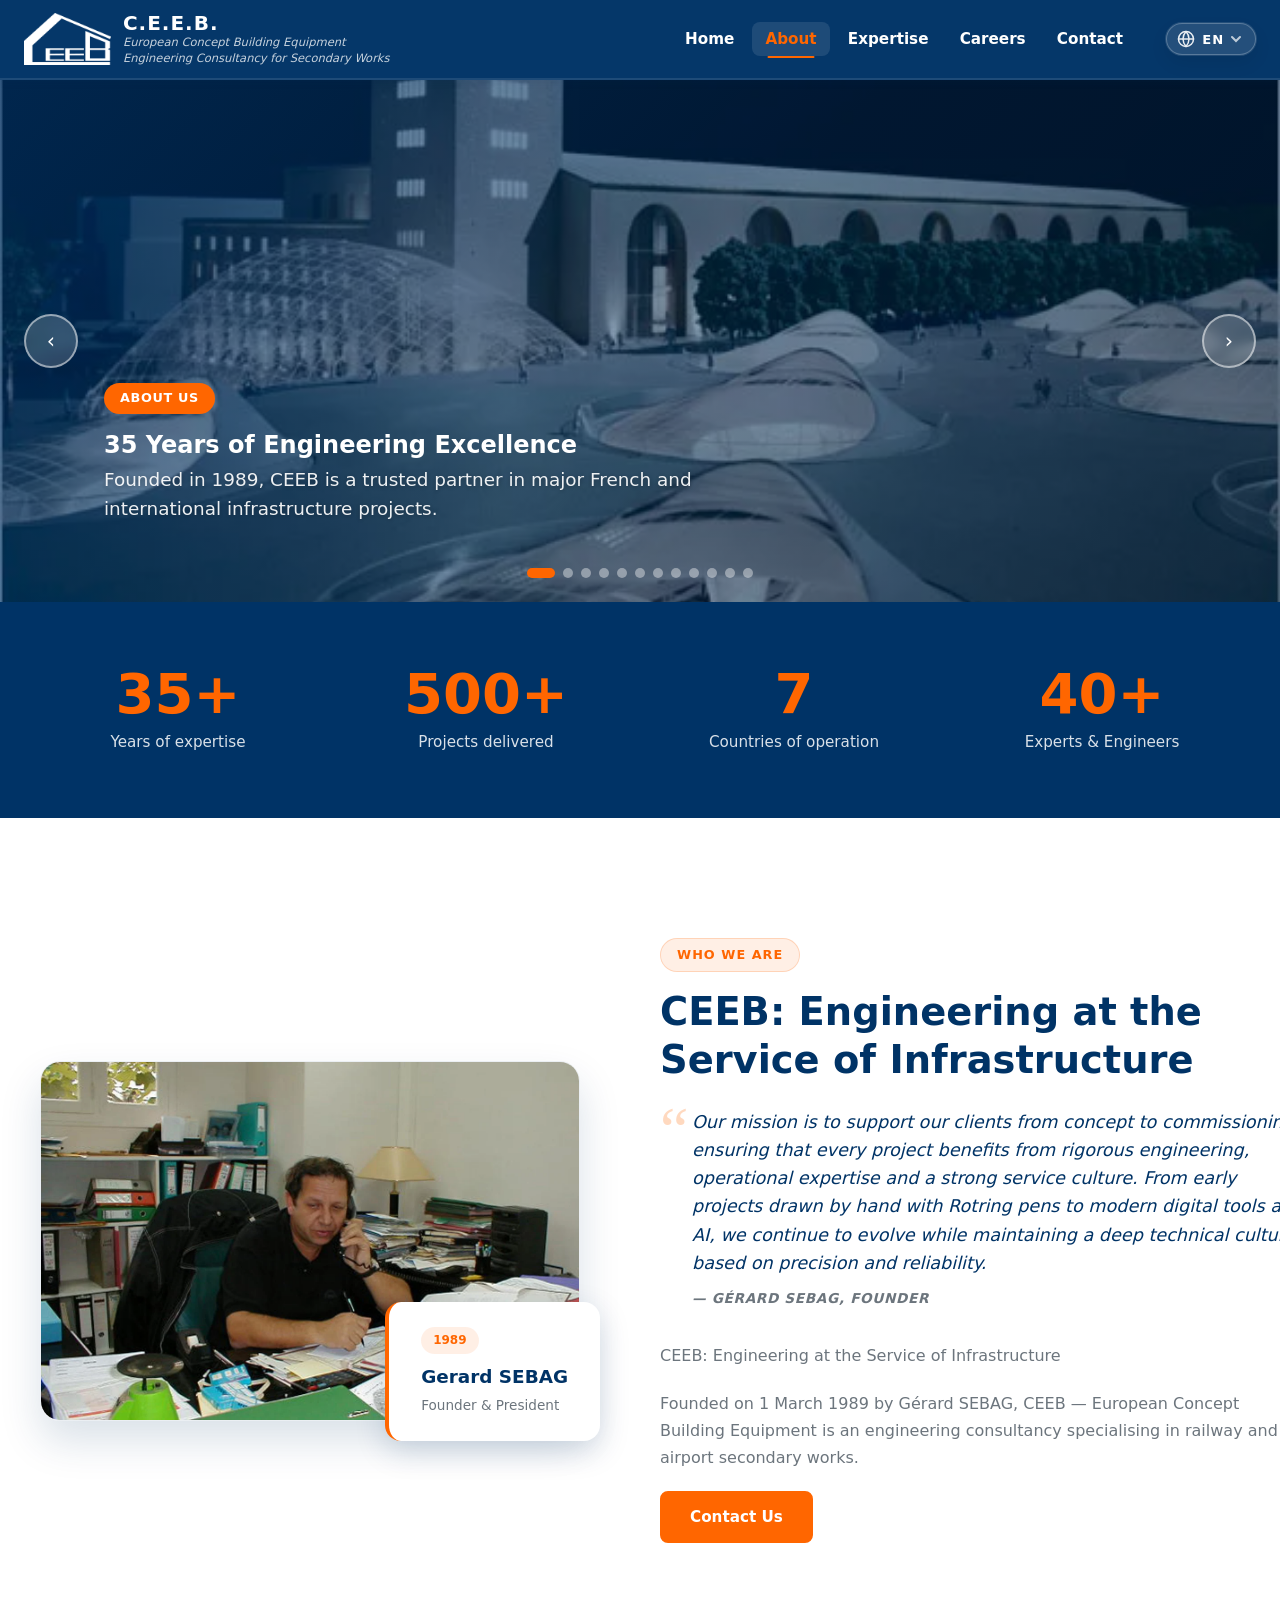
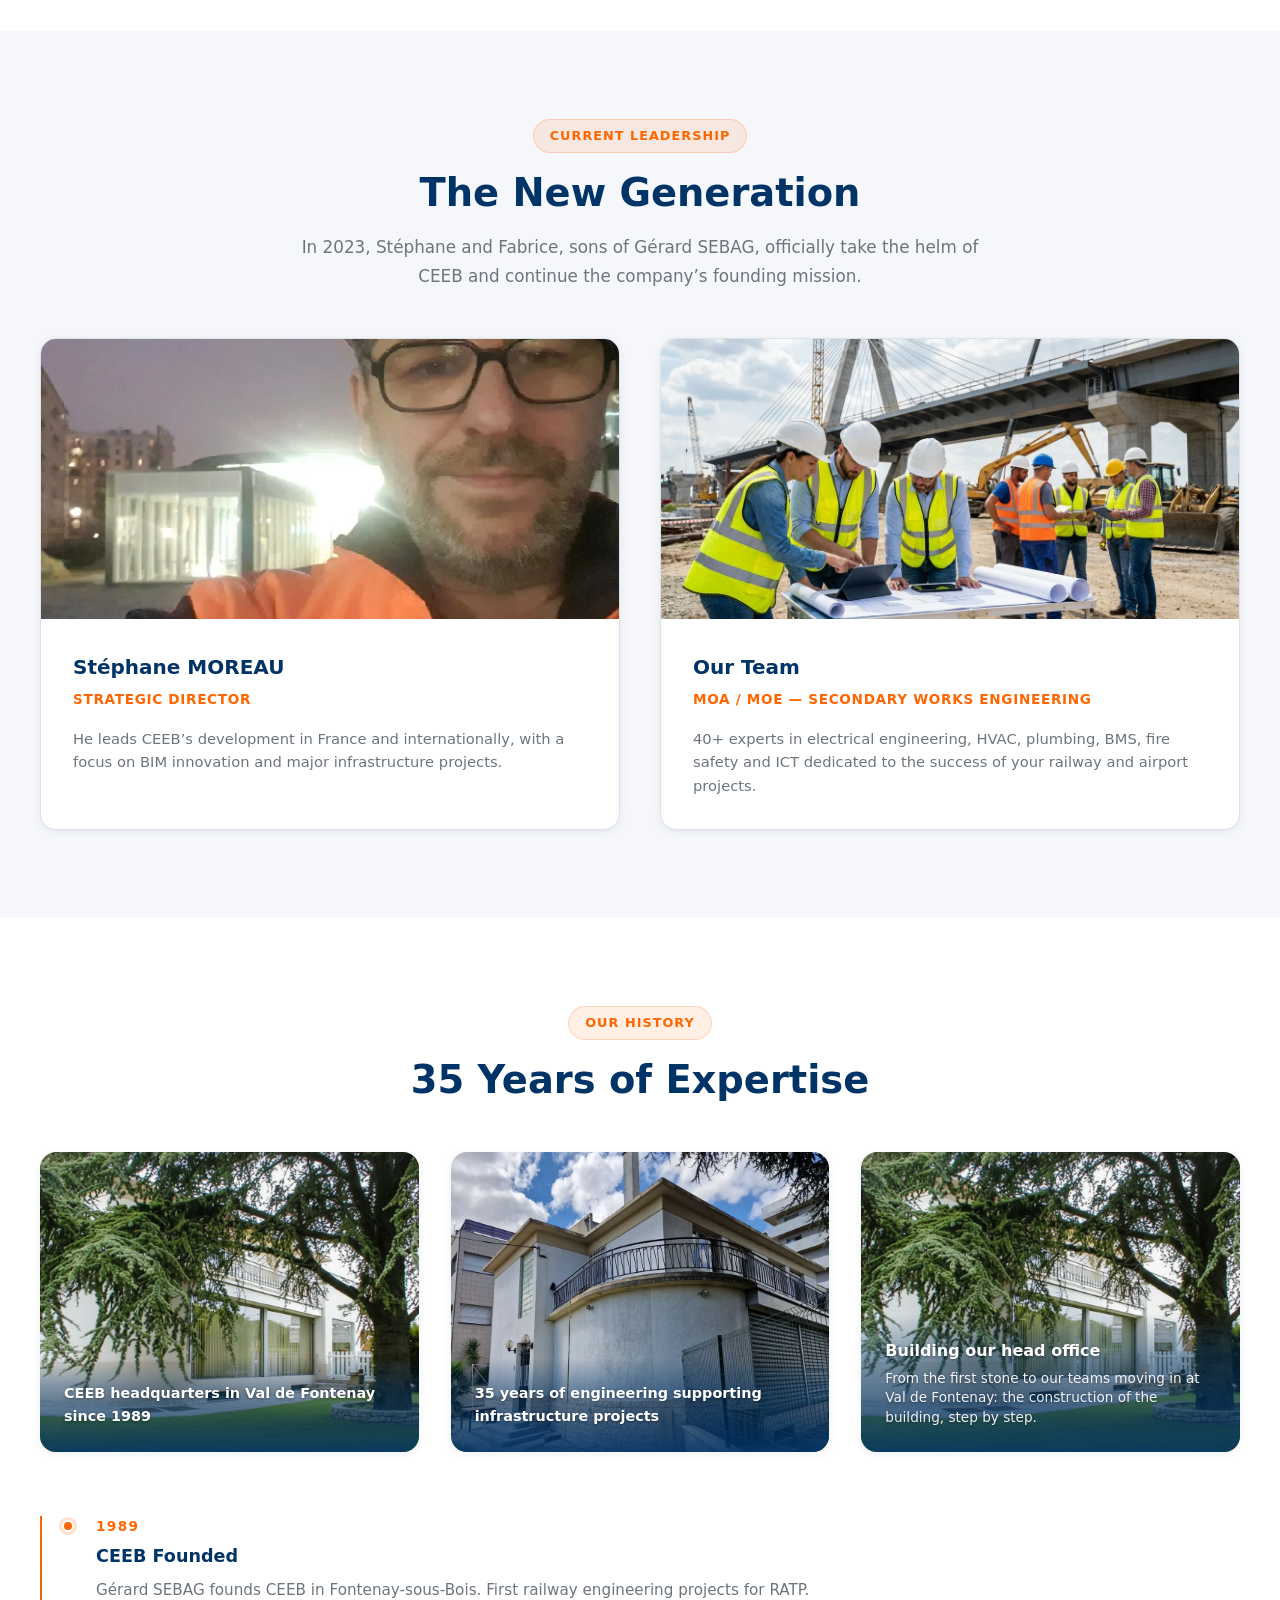
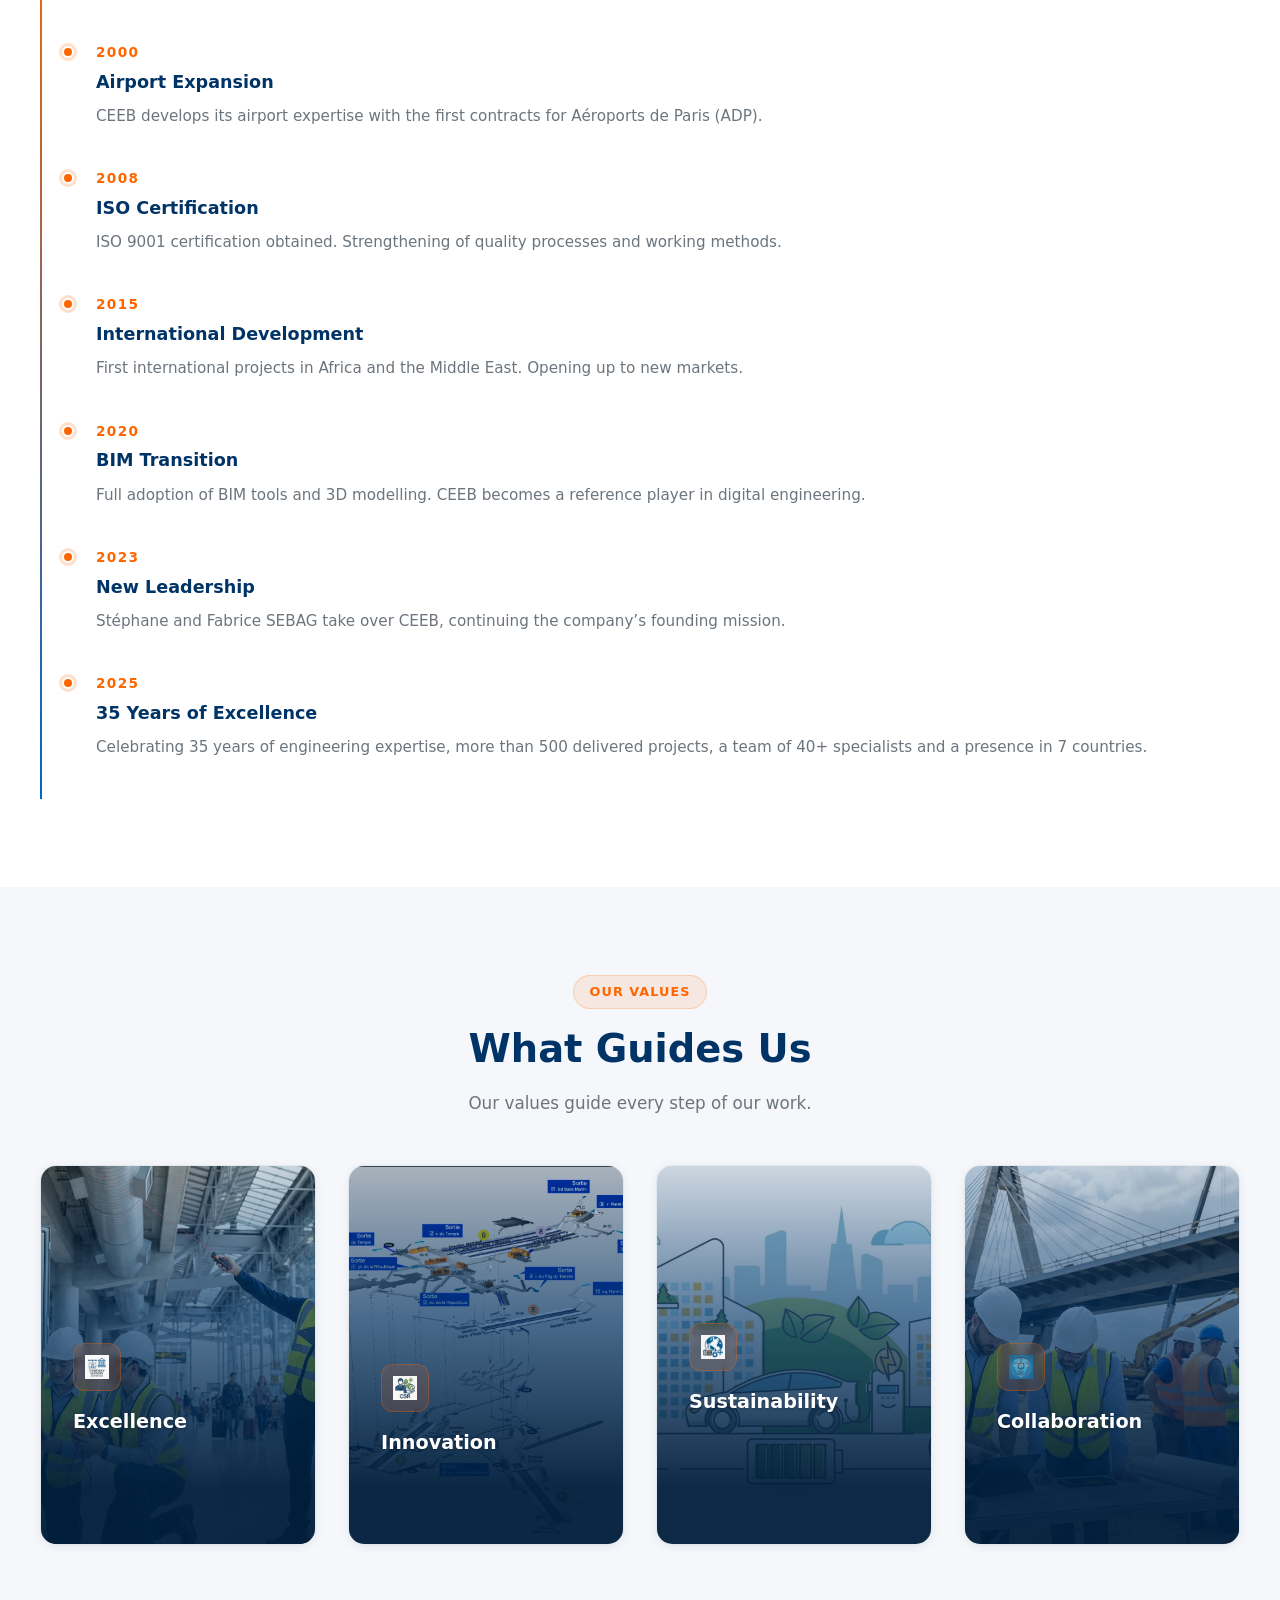
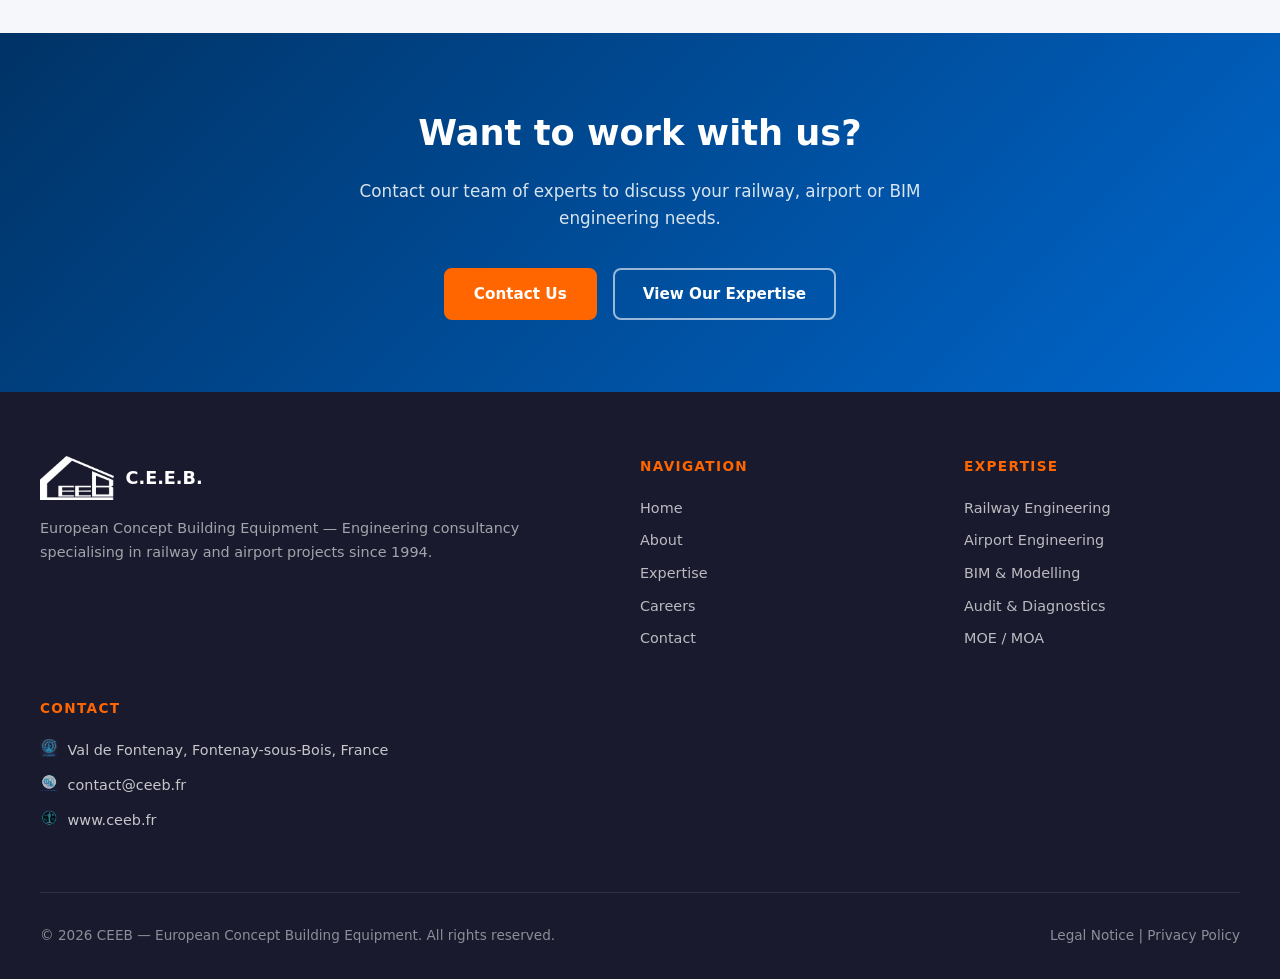
==== commit 45d3602a: "À propos : bouton « Nous Contacter » centré sur mobile, sans point final Libellé traduit en polonais" ====
--- a/about/index.html
+++ b/about/index.html
@@ -30,7 +30,7 @@
   <!-- ============================================================
        STYLES
        ============================================================ -->
-  <link rel="stylesheet" href="../css/styles.css?v=20260927d">
+  <link rel="stylesheet" href="../css/styles.css?v=20260928b">
 
   <!-- ============================================================
        FAVICONS
@@ -699,7 +699,7 @@
   <!-- ============================================================
        SCRIPTS
        ============================================================ -->
-  <script src="../js/app.js?v=20260927d" defer></script>
-  <script src="../js/lang-globe.js?v=20260927d" defer></script>
+  <script src="../js/app.js?v=20260928b" defer></script>
+  <script src="../js/lang-globe.js?v=20260928b" defer></script>
 </body>
 </html>
--- a/css/styles.css
+++ b/css/styles.css
@@ -2798,6 +2798,19 @@
   .about-founder-text {
     padding-left: 0;
   }
+  .about-founder-text > .section-badge {
+    display: block;
+    width: fit-content;
+    margin-left: auto;
+    margin-right: auto;
+  }
+  .about-founder-text > .section-title { text-align: center; }
+  .about-founder-text > .btn {
+    display: flex;
+    width: fit-content;
+    margin-left: auto;
+    margin-right: auto;
+  }
   .founder-info-card {
     right: 10px;
     bottom: -10px;
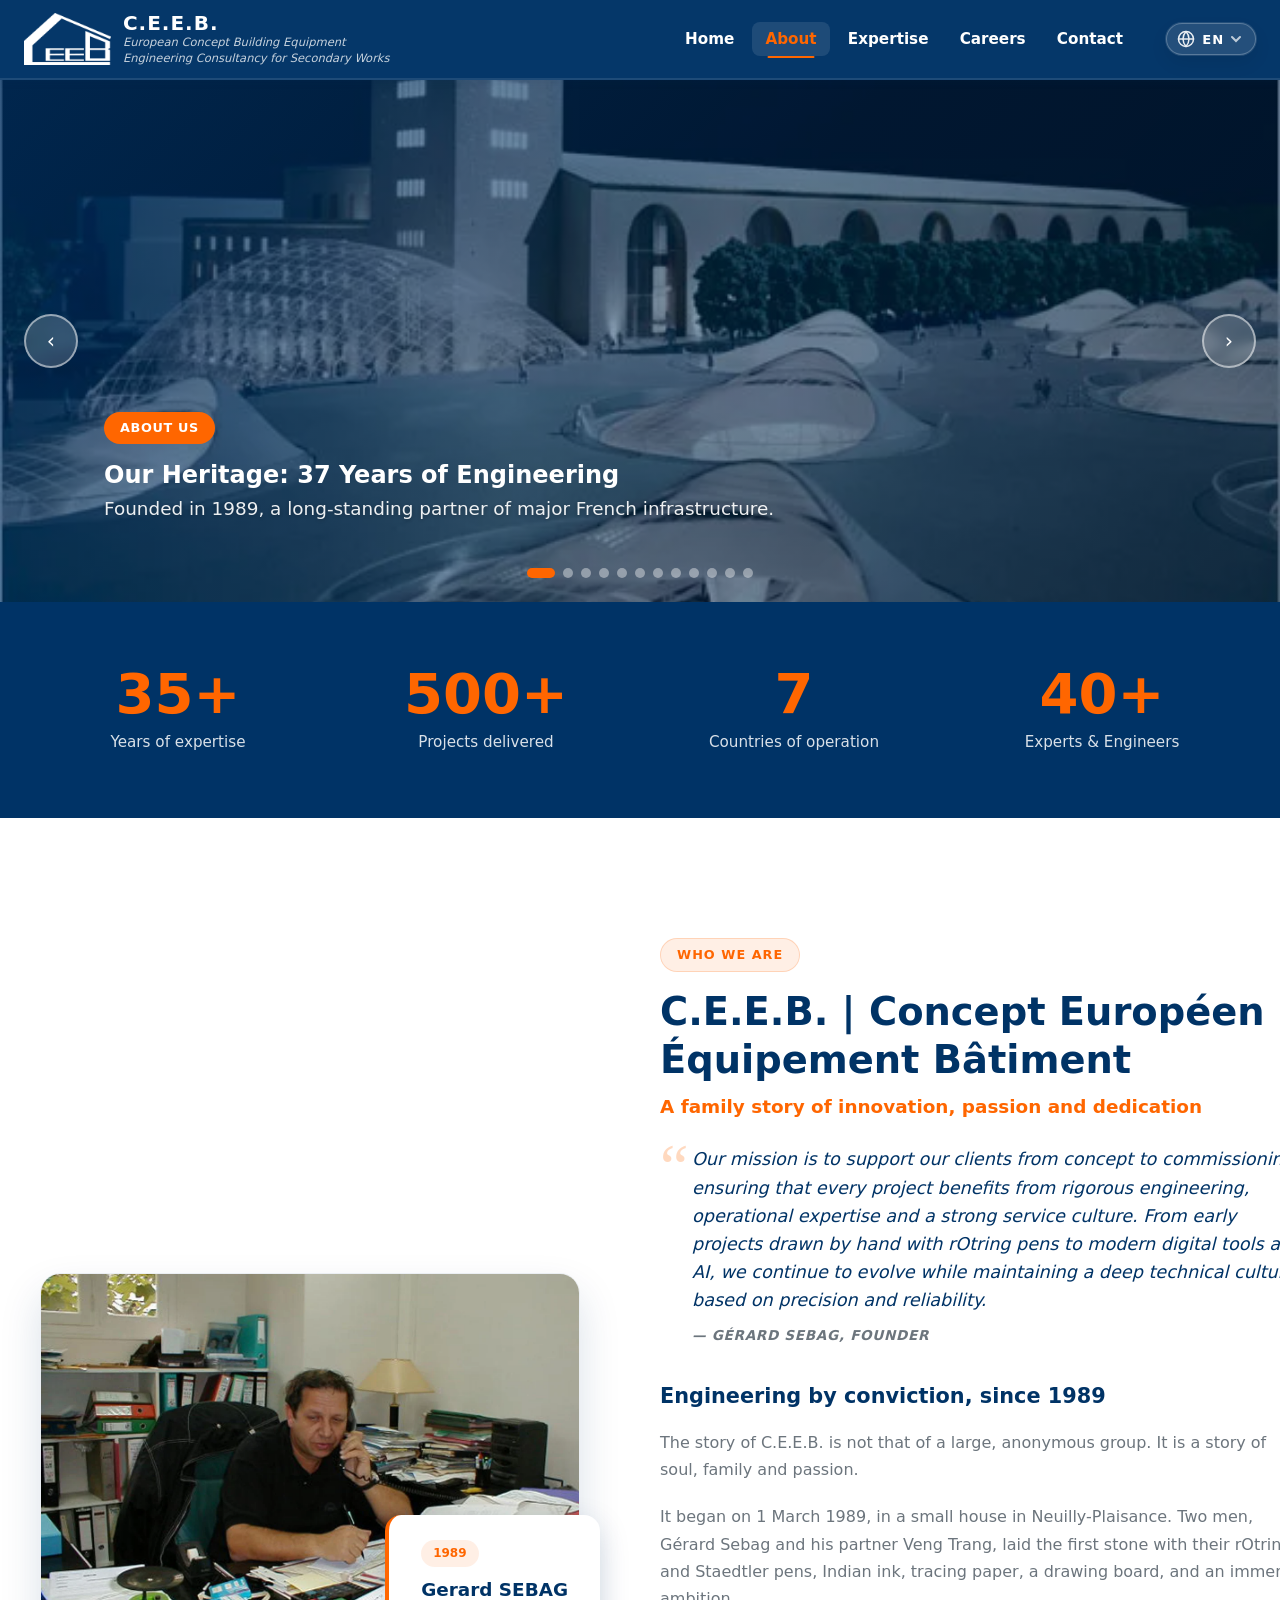
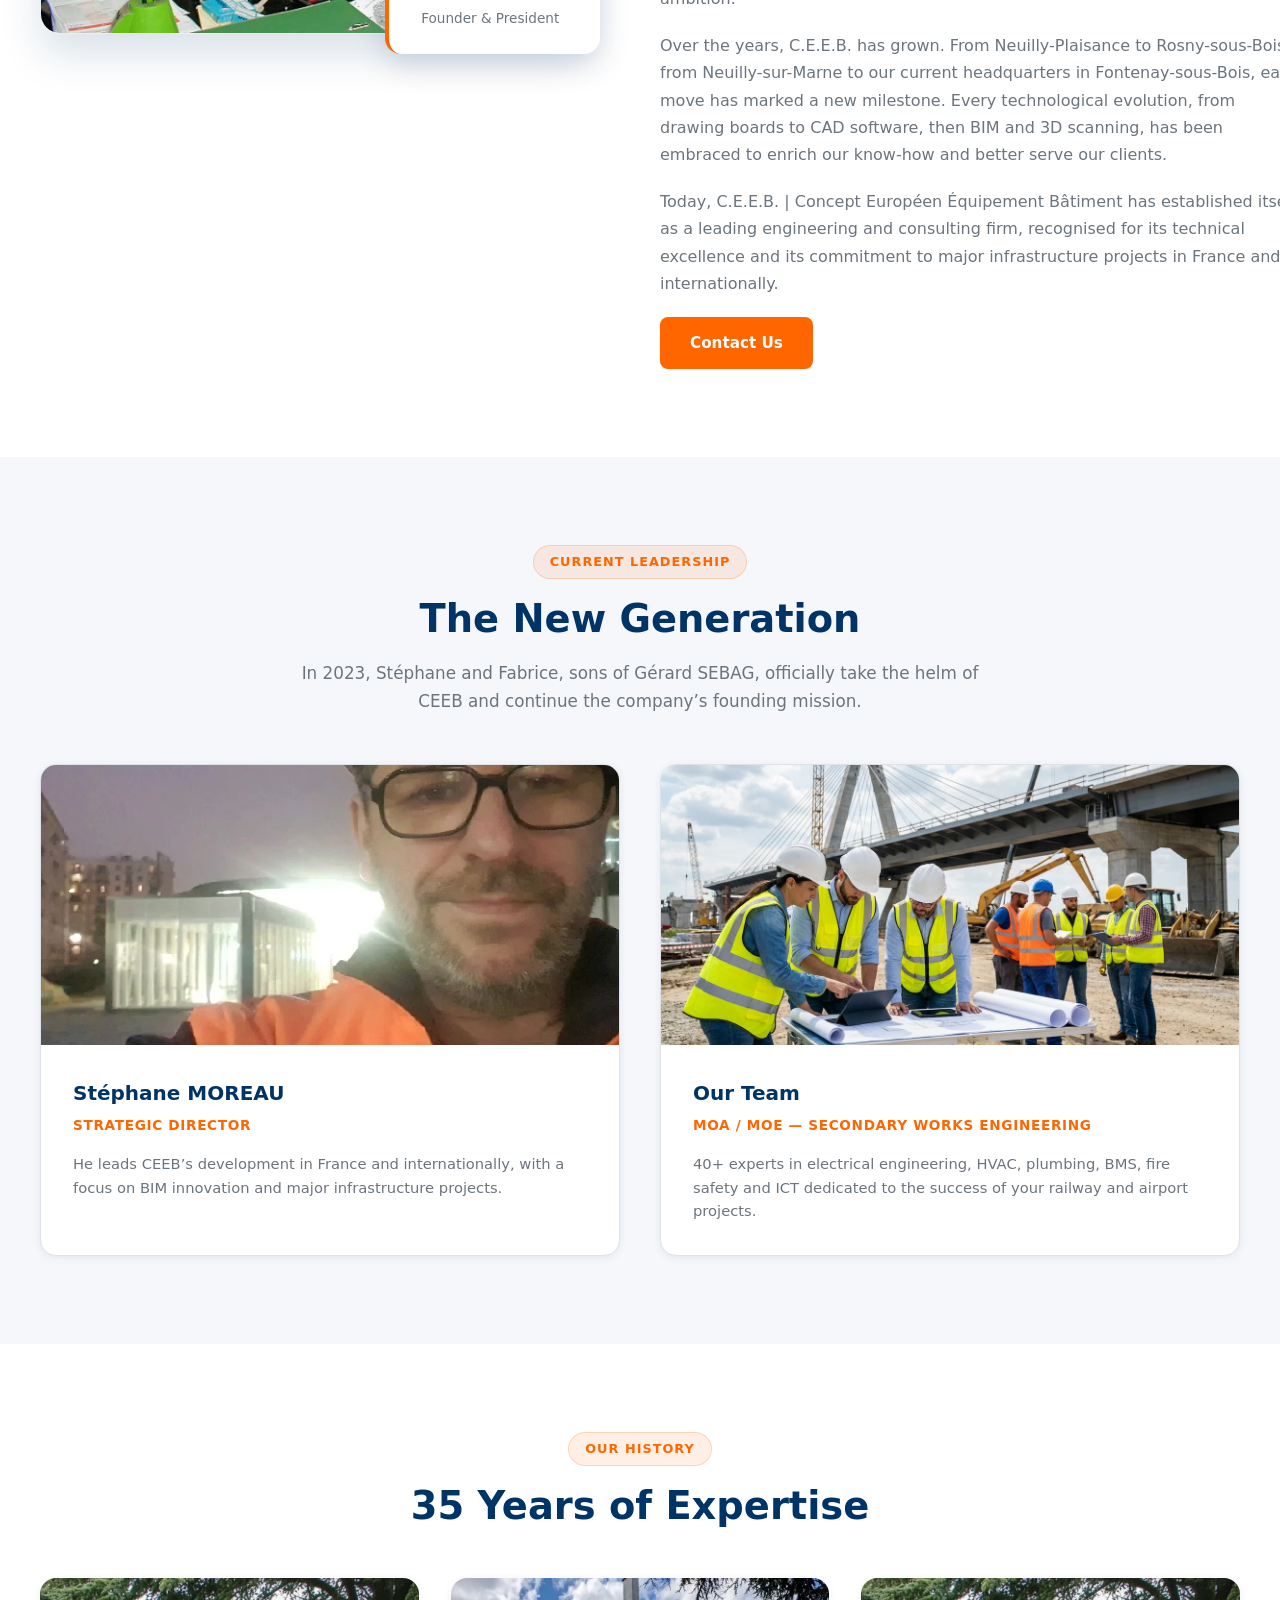
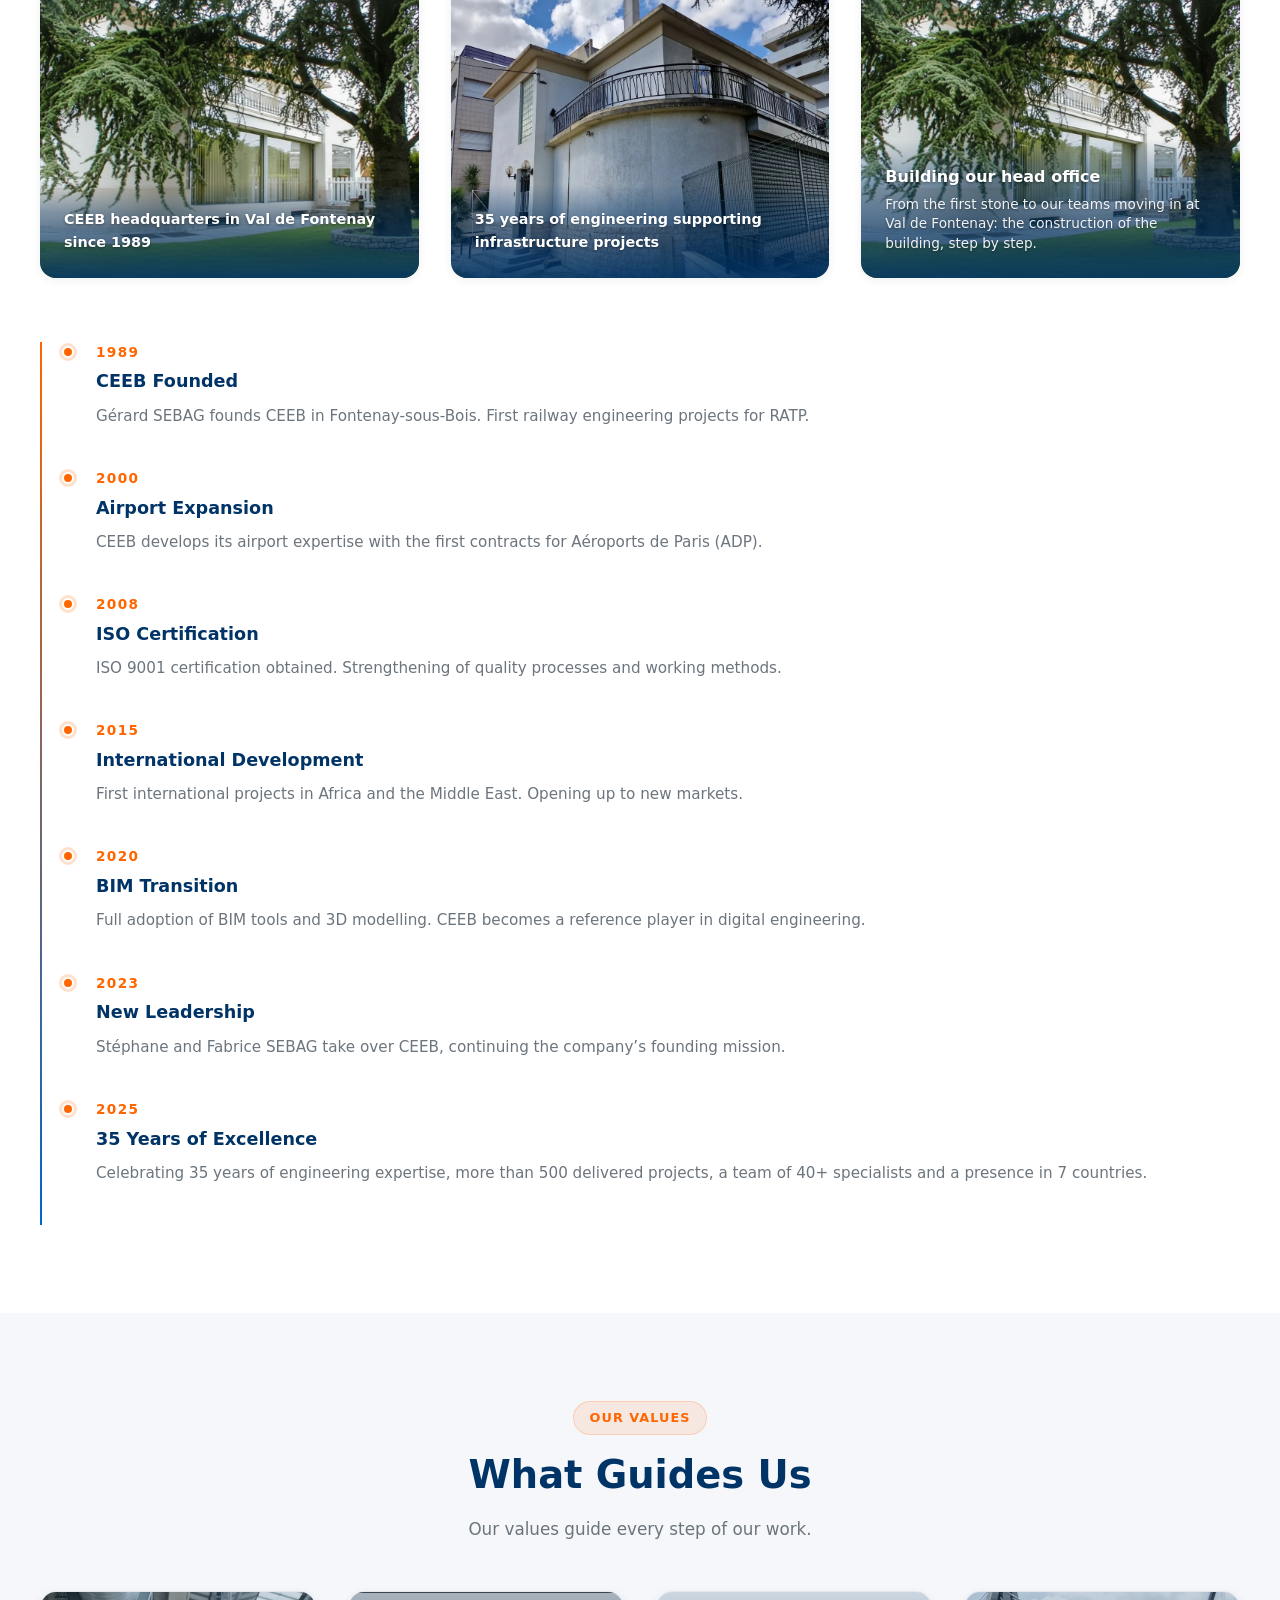
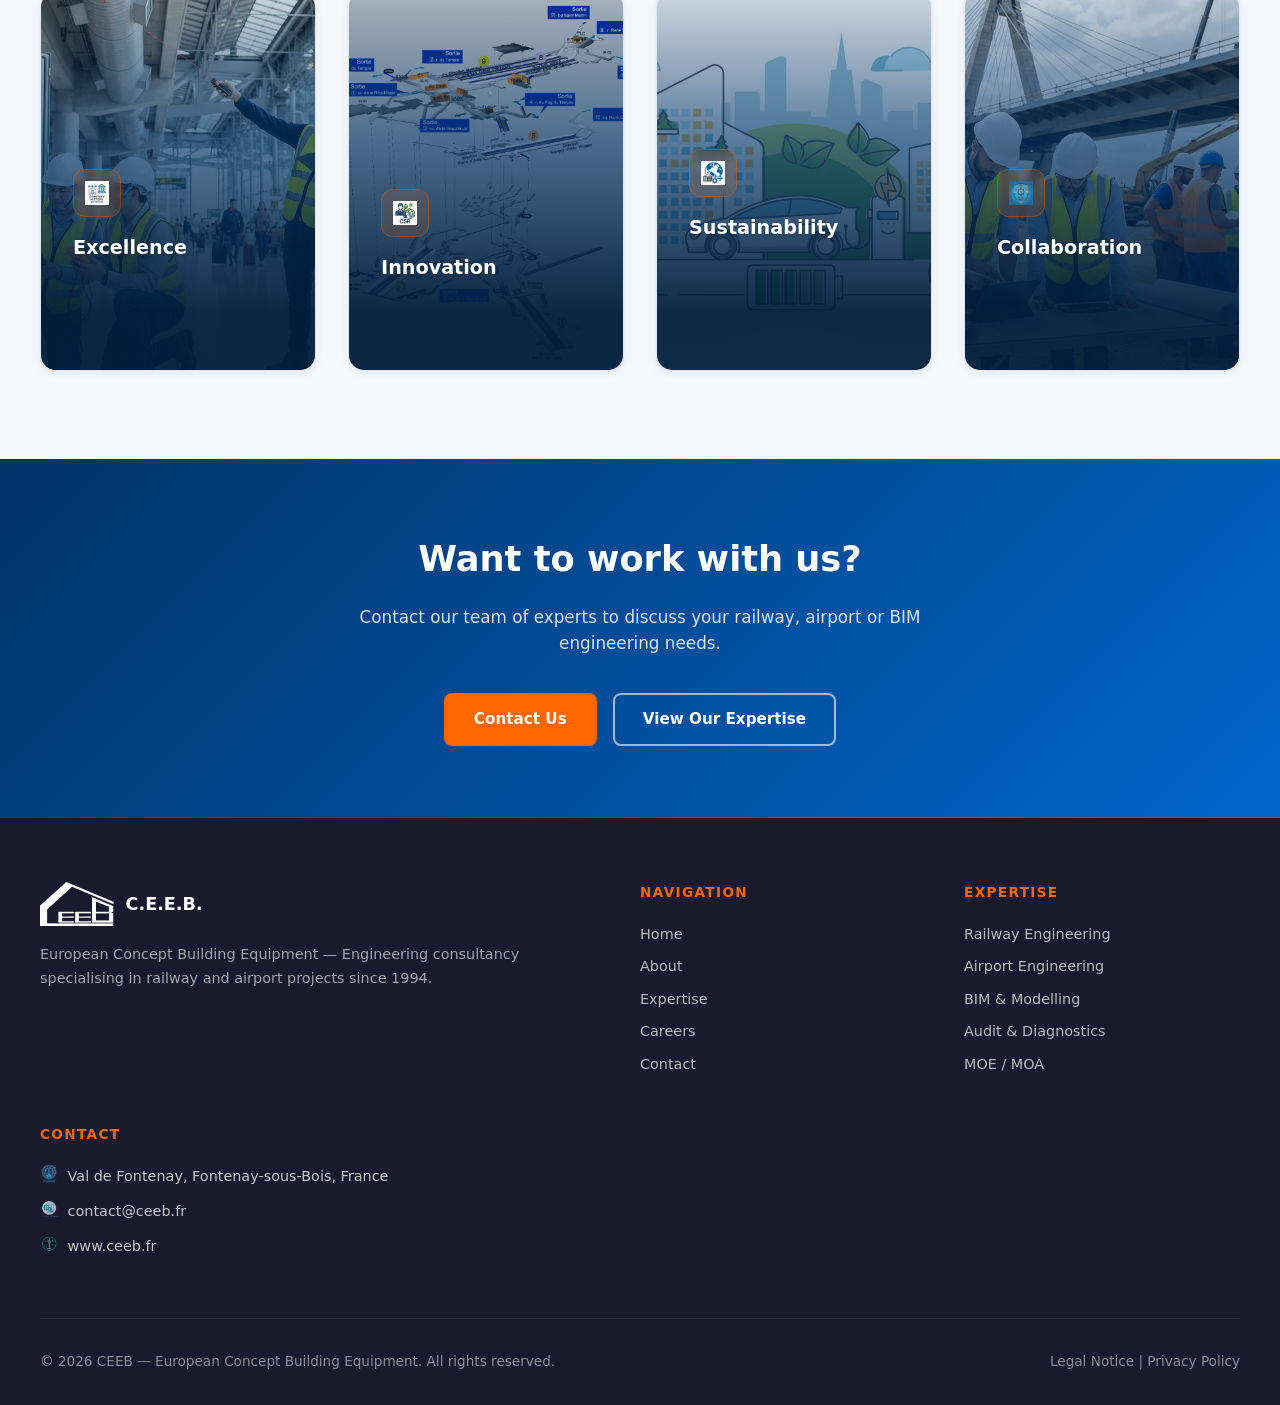
==== commit 1e89b721: "Textes des carrousels et des blocs de présentation mis à jour (document text_carousel_yaelle) - Carr" ====
--- a/about/index.html
+++ b/about/index.html
@@ -30,7 +30,7 @@
   <!-- ============================================================
        STYLES
        ============================================================ -->
-  <link rel="stylesheet" href="../css/styles.css?v=20260928b">
+  <link rel="stylesheet" href="../css/styles.css?v=20261005">
 
   <!-- ============================================================
        FAVICONS
@@ -113,47 +113,44 @@
     <div class="carousel-track" role="list">
       <!-- Slide 1 -->
       <div class="carousel-slide" role="listitem">
-        <img src="../images/countries/fr/1.webp" alt="C.E.E.B. — Notre histoire" loading="eager" fetchpriority="high">
+        <img src="../images/countries/fr/1.webp" alt="CEEB, plus de 37 ans d&#x27;expertise en ingénierie au service des transports" loading="eager" fetchpriority="high">
         <div class="carousel-overlay"></div>
         <div class="carousel-caption">
-          <span class="caption-badge" data-i18n="aboutPage.hero.badge">Notre Histoire</span>
-          <h1 data-i18n="aboutPage.hero.title">37 Ans d'Excellence en Ingénierie</h1>
-          <p data-i18n="aboutPage.hero.subtitle">Un partenaire historique des grandes infrastructures françaises et à
-            l'internationale.</p>
+          <span class="caption-badge" data-i18n="aboutPage.hero.badge">À Propos</span>
+          <h1 data-i18n="aboutPage.hero.title">Notre Héritage : 37 Ans d'Ingénierie</h1>
+          <p data-i18n="aboutPage.hero.subtitle">Fondé en 1989, un partenaire historique des grandes infrastructures françaises.</p>
         </div>
       </div>
 
       <!-- Slide 2 -->
       <div class="carousel-slide" role="listitem">
-        <img src="../images/countries/fr/2.webp" alt="C.E.E.B. — Équipe" loading="lazy">
+        <img src="../images/countries/fr/2.webp" alt="Équipe CEEB - Ingénieurs expérimentés ferroviaire aéroportuaire" loading="lazy">
         <div class="carousel-overlay"></div>
         <div class="carousel-caption">
-          <span class="caption-badge" data-i18n="aboutPage.hero.badge2">Notre Équipe</span>
-          <h2 data-i18n="aboutPage.hero.title2">Des Experts Passionnés</h2>
-          <p data-i18n="aboutPage.hero.subtitle2">40+ ingénieurs et techniciens au service de vos projets les plus ambitieux.
-          </p>
+          <span class="caption-badge" data-i18n="aboutPage.hero.badge2">Notre Mission</span>
+          <h2 data-i18n="aboutPage.hero.title2">Notre Mission : Concevoir un Avenir Durable</h2>
+          <p data-i18n="aboutPage.hero.subtitle2">Mettre notre ingénierie au service de solutions de transport intelligentes et responsables.</p>
         </div>
       </div>
       <!-- Slide 3 -->
       <div class="carousel-slide" role="listitem">
-        <img src="../images/countries/fr/3.webp" alt="C.E.E.B. — Innovation" loading="lazy">
+        <img src="../images/countries/fr/3.webp" alt="Partenariat RATP ADP - Collaboration historique" loading="lazy">
         <div class="carousel-overlay"></div>
         <div class="carousel-caption">
-          <span class="caption-badge" data-i18n="aboutPage.hero.badge3">Innovation</span>
-          <h2 data-i18n="aboutPage.hero.title3">Toujours à la Pointe</h2>
-          <p data-i18n="aboutPage.hero.subtitle3">BIM, jumeaux numériques et technologies de pointe pour vos projets
-            d'infrastructure.</p>
+          <span class="caption-badge" data-i18n="aboutPage.hero.badge3">Partenariats</span>
+          <h2 data-i18n="aboutPage.hero.title3">Des Partenariats de Confiance</h2>
+          <p data-i18n="aboutPage.hero.subtitle3">Une collaboration historique avec des acteurs majeurs comme la RATP et ADP.</p>
         </div>
       </div>
 
         <!-- Slide 4 -->
         <div class="carousel-slide" role="listitem">
-          <img src="../images/countries/fr/4.webp" alt="C.E.E.B. — Innovation" loading="lazy">
-          <div class="carousel-overlay"></div>
-          <div class="carousel-caption">
-            <span class="caption-badge" data-i18n="aboutPage.hero.badge4"> SLIDE 4 </span>
-            <h2 data-i18n="aboutPage.hero.title4">Titre 4 </h2>
-            <p data-i18n="aboutPage.hero.subtitle4">Sous Titre 4</p>
+          <img src="../images/countries/fr/4.webp" alt="Excellence technique - Bureau d&#x27;études certifié" loading="lazy">
+          <div class="carousel-overlay"></div>
+          <div class="carousel-caption">
+            <span class="caption-badge" data-i18n="aboutPage.hero.badge4">Nos Valeurs</span>
+            <h2 data-i18n="aboutPage.hero.title4">Nos Valeurs : L'Excellence comme Moteur</h2>
+            <p data-i18n="aboutPage.hero.subtitle4">Engagement, Innovation, Partenariat et Responsabilité guident chacune de nos actions.</p>
           </div>
         </div>
       
@@ -161,36 +158,36 @@
       
       
         <div class="carousel-slide" role="listitem">
-          <img src="../images/countries/fr/5.webp" alt="C.E.E.B. — Innovation" loading="lazy">
-          <div class="carousel-overlay"></div>
-          <div class="carousel-caption">
-            <span class="caption-badge" data-i18n="aboutPage.hero.badge5"> SLIDE 5 </span>
-            <h2 data-i18n="aboutPage.hero.title5">Titre 5 </h2>
-            <p data-i18n="aboutPage.hero.subtitle5">Sous Titre 5</p>
+          <img src="../images/countries/fr/5.webp" alt="Innovation et durabilité - Projets éco-responsables" loading="lazy">
+          <div class="carousel-overlay"></div>
+          <div class="carousel-caption">
+            <span class="caption-badge" data-i18n="aboutPage.hero.badge5">Notre Équipe</span>
+            <h2 data-i18n="aboutPage.hero.title5">Notre Équipe : Une Mosaïque de Talents</h2>
+            <p data-i18n="aboutPage.hero.subtitle5">Des ingénieurs, techniciens et experts passionnés qui relèvent les défis les plus complexes.</p>
           </div>
         </div>
       
         <!-- Slide 6 -->
       
         <div class="carousel-slide" role="listitem">
-          <img src="../images/countries/fr/6.webp" alt="C.E.E.B. — Innovation" loading="lazy">
-          <div class="carousel-overlay"></div>
-          <div class="carousel-caption">
-            <span class="caption-badge" data-i18n="aboutPage.hero.badge6"> SLIDE 6 </span>
-            <h2 data-i18n="aboutPage.hero.title6">Titre 6 </h2>
-            <p data-i18n="aboutPage.hero.subtitle6">Sous Titre 6</p>
+          <img src="../images/countries/fr/6.webp" alt="Valeurs CEEB - Excellence Innovation Responsabilité" loading="lazy">
+          <div class="carousel-overlay"></div>
+          <div class="carousel-caption">
+            <span class="caption-badge" data-i18n="aboutPage.hero.badge6">Expertise</span>
+            <h2 data-i18n="aboutPage.hero.title6">Le Cœur de Notre Expertise</h2>
+            <p data-i18n="aboutPage.hero.subtitle6">L'ingénierie électrique et les systèmes complexes pour le ferroviaire et l'aéroportuaire.</p>
           </div>
         </div>
       
         <!-- Slide 7 -->
       
         <div class="carousel-slide" role="listitem">
-          <img src="../images/countries/fr/7.webp" alt="C.E.E.B. — Innovation" loading="lazy">
-          <div class="carousel-overlay"></div>
-          <div class="carousel-caption">
-            <span class="caption-badge" data-i18n="aboutPage.hero.badge7"> SLIDE 7 </span>
-            <h2 data-i18n="aboutPage.hero.title7">Titre 7 </h2>
-            <p data-i18n="aboutPage.hero.subtitle7">Sous Titre 7</p>
+          <img src="../images/countries/fr/7.webp" alt="Nos Bureaux" loading="lazy">
+          <div class="carousel-overlay"></div>
+          <div class="carousel-caption">
+            <span class="caption-badge" data-i18n="aboutPage.hero.badge7">Innovation</span>
+            <h2 data-i18n="aboutPage.hero.title7">L'Innovation au Service de la Performance</h2>
+            <p data-i18n="aboutPage.hero.subtitle7">Du BIM à la modélisation 3D, nous intégrons les technologies de pointe à nos projets.</p>
           </div>
         </div>
       
@@ -201,35 +198,35 @@
       
       
         <div class="carousel-slide" role="listitem">
-          <img src="../images/countries/fr/8.webp" alt="C.E.E.B. — Innovation" loading="lazy">
-          <div class="carousel-overlay"></div>
-          <div class="carousel-caption">
-            <span class="caption-badge" data-i18n="aboutPage.hero.badge8"> SLIDE 8 </span>
-            <h2 data-i18n="aboutPage.hero.title8">Titre 8 </h2>
-            <p data-i18n="aboutPage.hero.subtitle8">Sous Titre 8</p>
+          <img src="../images/countries/fr/8.webp" alt="Innovation Continue" loading="lazy">
+          <div class="carousel-overlay"></div>
+          <div class="carousel-caption">
+            <span class="caption-badge" data-i18n="aboutPage.hero.badge8">Développement Durable</span>
+            <h2 data-i18n="aboutPage.hero.title8">Un Engagement pour la Durabilité</h2>
+            <p data-i18n="aboutPage.hero.subtitle8">Nous intégrons les principes du développement durable à chaque phase de nos projets.</p>
           </div>
         </div>
       
         <!-- Slide 9 -->
       
         <div class="carousel-slide" role="listitem">
-          <img src="../images/countries/fr/9.webp" alt="C.E.E.B. — Innovation" loading="lazy">
-          <div class="carousel-overlay"></div>
-          <div class="carousel-caption">
-            <span class="caption-badge" data-i18n="aboutPage.hero.badge9"> SLIDE 9 </span>
-            <h2 data-i18n="aboutPage.hero.title9">Titre 9 </h2>
-            <p data-i18n="aboutPage.hero.subtitle9">Sous Titre 9</p>
+          <img src="../images/countries/fr/9.webp" alt="Innovation Continue" loading="lazy">
+          <div class="carousel-overlay"></div>
+          <div class="carousel-caption">
+            <span class="caption-badge" data-i18n="aboutPage.hero.badge9">International</span>
+            <h2 data-i18n="aboutPage.hero.title9">Une Expertise sans Frontières</h2>
+            <p data-i18n="aboutPage.hero.subtitle9">De Paris à l'international, notre savoir-faire accompagne les projets de mobilité sur 3 continents.</p>
           </div>
         </div>
         <!-- Slide 10 -->
       
         <div class="carousel-slide" role="listitem">
-          <img src="../images/countries/fr/10.webp" alt="C.E.E.B. — Innovation" loading="lazy">
-          <div class="carousel-overlay"></div>
-          <div class="carousel-caption">
-            <span class="caption-badge" data-i18n="aboutPage.hero.badge10"> SLIDE 10 </span>
-            <h2 data-i18n="aboutPage.hero.title10">Titre 10 </h2>
-            <p data-i18n="aboutPage.hero.subtitle10">Sous Titre 10</p>
+          <img src="../images/countries/fr/10.webp" alt="Innovation Continue" loading="lazy">
+          <div class="carousel-overlay"></div>
+          <div class="carousel-caption">
+            <span class="caption-badge" data-i18n="aboutPage.hero.badge10">Qualité</span>
+            <h2 data-i18n="aboutPage.hero.title10">La Qualité, Notre Signature</h2>
+            <p data-i18n="aboutPage.hero.subtitle10">Une démarche rigoureuse pour garantir la conformité, la sécurité et la performance.</p>
           </div>
         </div>
       
@@ -237,24 +234,24 @@
       
       
         <div class="carousel-slide" role="listitem">
-          <img src="../images/countries/fr/11.webp" alt="C.E.E.B. — Innovation" loading="lazy">
-          <div class="carousel-overlay"></div>
-          <div class="carousel-caption">
-            <span class="caption-badge" data-i18n="aboutPage.hero.badge11"> SLIDE 11 </span>
-            <h2 data-i18n="aboutPage.hero.title11">Titre 11 </h2>
-            <p data-i18n="aboutPage.hero.subtitle11">Sous Titre11</p>
+          <img src="../images/countries/fr/11.webp" alt="Innovation Continue" loading="lazy">
+          <div class="carousel-overlay"></div>
+          <div class="carousel-caption">
+            <span class="caption-badge" data-i18n="aboutPage.hero.badge11">Île-de-France</span>
+            <h2 data-i18n="aboutPage.hero.title11">Notre Ancrage Stratégique en Île-de-France</h2>
+            <p data-i18n="aboutPage.hero.subtitle11">Au cœur du Grand Paris, un hub d'innovation connecté aux grands projets de transport.</p>
           </div>
         </div>
       
         <!-- Slide 12 -->
       
         <div class="carousel-slide" role="listitem">
-          <img src="../images/countries/fr/12.webp" alt="C.E.E.B. — Innovation" loading="lazy">
-          <div class="carousel-overlay"></div>
-          <div class="carousel-caption">
-            <span class="caption-badge" data-i18n="aboutPage.hero.badge12"> SLIDE 12 </span>
-            <h2 data-i18n="aboutPage.hero.title12">Titre 12 </h2>
-            <p data-i18n="aboutPage.hero.subtitle12">Sous Titre 12</p>
+          <img src="../images/countries/fr/12.webp" alt="Innovation Continue" loading="lazy">
+          <div class="carousel-overlay"></div>
+          <div class="carousel-caption">
+            <span class="caption-badge" data-i18n="aboutPage.hero.badge12">Avenir</span>
+            <h2 data-i18n="aboutPage.hero.title12">Tournés vers l'Avenir</h2>
+            <p data-i18n="aboutPage.hero.subtitle12">Anticiper les besoins de la mobilité de demain pour construire le monde de demain.</p>
           </div>
         </div>
 
@@ -332,21 +329,20 @@
         <!-- Texte histoire -->
         <div class="about-founder-text">
           <span class="section-badge" data-i18n="aboutPage.who.badge">Qui Sommes-Nous</span>
-          <h2 class="section-title" id="whoTitle" data-i18n="aboutPage.who.title">C.E.E.B. — Concept Européen Équipement Bâtiment</h2>
+          <h2 class="section-title" id="whoTitle" data-i18n="aboutPage.who.title">C.E.E.B. | Concept Européen Équipement Bâtiment</h2>
+          <p class="about-lead" data-i18n="aboutPage.who.lead">Une histoire de famille, d'innovation, de passion et de dévouement</p>
 
           <blockquote class="about-quote">
-            <p data-i18n="aboutPage.who.quote">
-              « Fondée le 1er mars 1989, C.E.E.B. s'est imposée comme un acteur majeur de l'ingénierie et du conseil, avec une vision claire d'excellence technique et d'innovation. »
-            </p>
+            <p data-i18n="aboutPage.who.quote">Notre mission est d'accompagner nos clients du concept à la mise en service, en veillant à ce que chaque projet bénéficie d'une ingénierie rigoureuse, d'un savoir-faire opérationnel et d'une forte culture du service. Des premiers projets dessinés à la main avec des stylos rOtring aux outils numériques modernes et à l'IA, nous continuons d'évoluer tout en maintenant une profonde culture technique fondée sur la précision et la fiabilité.</p>
             <cite data-i18n="aboutPage.who.cite">— Gérard SEBAG, Fondateur</cite>
           </blockquote>
 
-          <p class="about-text" data-i18n="aboutPage.who.p1">
-            Forts d'une expérience de plus de 35 ans, nous avons développé une expertise reconnue dans les domaines des infrastructures de transport, de la mobilité, de l'urbanisme et du conseil stratégique. Notre histoire est marquée par des projets d'envergure qui ont contribué au développement de territoires et à l'amélioration de la qualité de vie.
-          </p>
-          <p class="about-text" data-i18n="aboutPage.who.p2">
-            Notre équipe de 40+ ingénieurs et techniciens maîtrise l'ensemble des disciplines du Second Œuvre : électricité courants forts et faibles, GTB, SSI, VDI, plomberie, CVC, et systèmes de sécurité.
-          </p>
+          <h3 class="about-story-title" data-i18n="aboutPage.who.storyTitle">Une ingénierie de conviction, depuis 1989</h3>
+
+          <p class="about-text" data-i18n="aboutPage.who.p1">L'histoire de C.E.E.B. n'est pas celle d'un grand groupe anonyme. C'est une histoire d'âme, de famille et de passion.</p>
+          <p class="about-text" data-i18n="aboutPage.who.p2">Elle commence le 1er mars 1989, dans un petit pavillon de Neuilly-Plaisance. Deux hommes, Gérard Sebag et son associé Veng Trang, posent la première pierre avec leurs crayons rOtring, Staedtler, leur encre de Chine, du papier calque, une planche à dessin, et une ambition immense.</p>
+          <p class="about-text" data-i18n="aboutPage.who.p3">Au fil des années, C.E.E.B. a grandi. De Neuilly-Plaisance à Rosny-sous-Bois, de Neuilly-sur-Marne à notre siège actuel de Fontenay-sous-Bois, chaque déménagement a marqué une nouvelle étape. Chaque évolution technologique, des tables à dessin aux logiciels de CAO, puis au BIM et au scanner 3D, a été embrassée pour enrichir notre savoir-faire et mieux servir nos clients.</p>
+          <p class="about-text" data-i18n="aboutPage.who.p4">Aujourd'hui, C.E.E.B. | Concept Européen Équipement Bâtiment s'est imposée comme un acteur de référence de l'ingénierie et du conseil, reconnu pour son excellence technique et son engagement sur les grands projets d'infrastructure en France et à l'international.</p>
 
           <a href="../contact/index.html" class="btn btn-primary" data-i18n="aboutPage.who.cta">Nous Contacter</a>
         </div>
@@ -699,7 +695,7 @@
   <!-- ============================================================
        SCRIPTS
        ============================================================ -->
-  <script src="../js/app.js?v=20260928b" defer></script>
-  <script src="../js/lang-globe.js?v=20260928b" defer></script>
+  <script src="../js/app.js?v=20261005" defer></script>
+  <script src="../js/lang-globe.js?v=20261005" defer></script>
 </body>
 </html>
--- a/css/styles.css
+++ b/css/styles.css
@@ -351,6 +351,7 @@
 }
 .text-center { text-align: center; }
 .text-center .section-subtitle { margin: 0 auto; }
+.section-subtitle + .section-subtitle { margin-top: 0.75rem; }
 
 /* ============================================================
    GRILLE DE CARTES
@@ -2587,6 +2588,18 @@
   line-height: 1.7;
   margin-bottom: 1.25rem;
 }
+.about-lead {
+  font-size: 1.15rem;
+  font-weight: 600;
+  color: var(--color-accent);
+  margin-top: -0.5rem;
+}
+.about-story-title {
+  font-size: 1.3rem;
+  font-weight: 700;
+  color: var(--color-primary);
+  margin-bottom: 1rem;
+}
 
 /* 2. Section Direction Actuelle (Nouvelle Génération) */
 .team-grid {
@@ -2804,7 +2817,8 @@
     margin-left: auto;
     margin-right: auto;
   }
-  .about-founder-text > .section-title { text-align: center; }
+  .about-founder-text > .section-title,
+  .about-founder-text > .about-lead { text-align: center; }
   .about-founder-text > .btn {
     display: flex;
     width: fit-content;
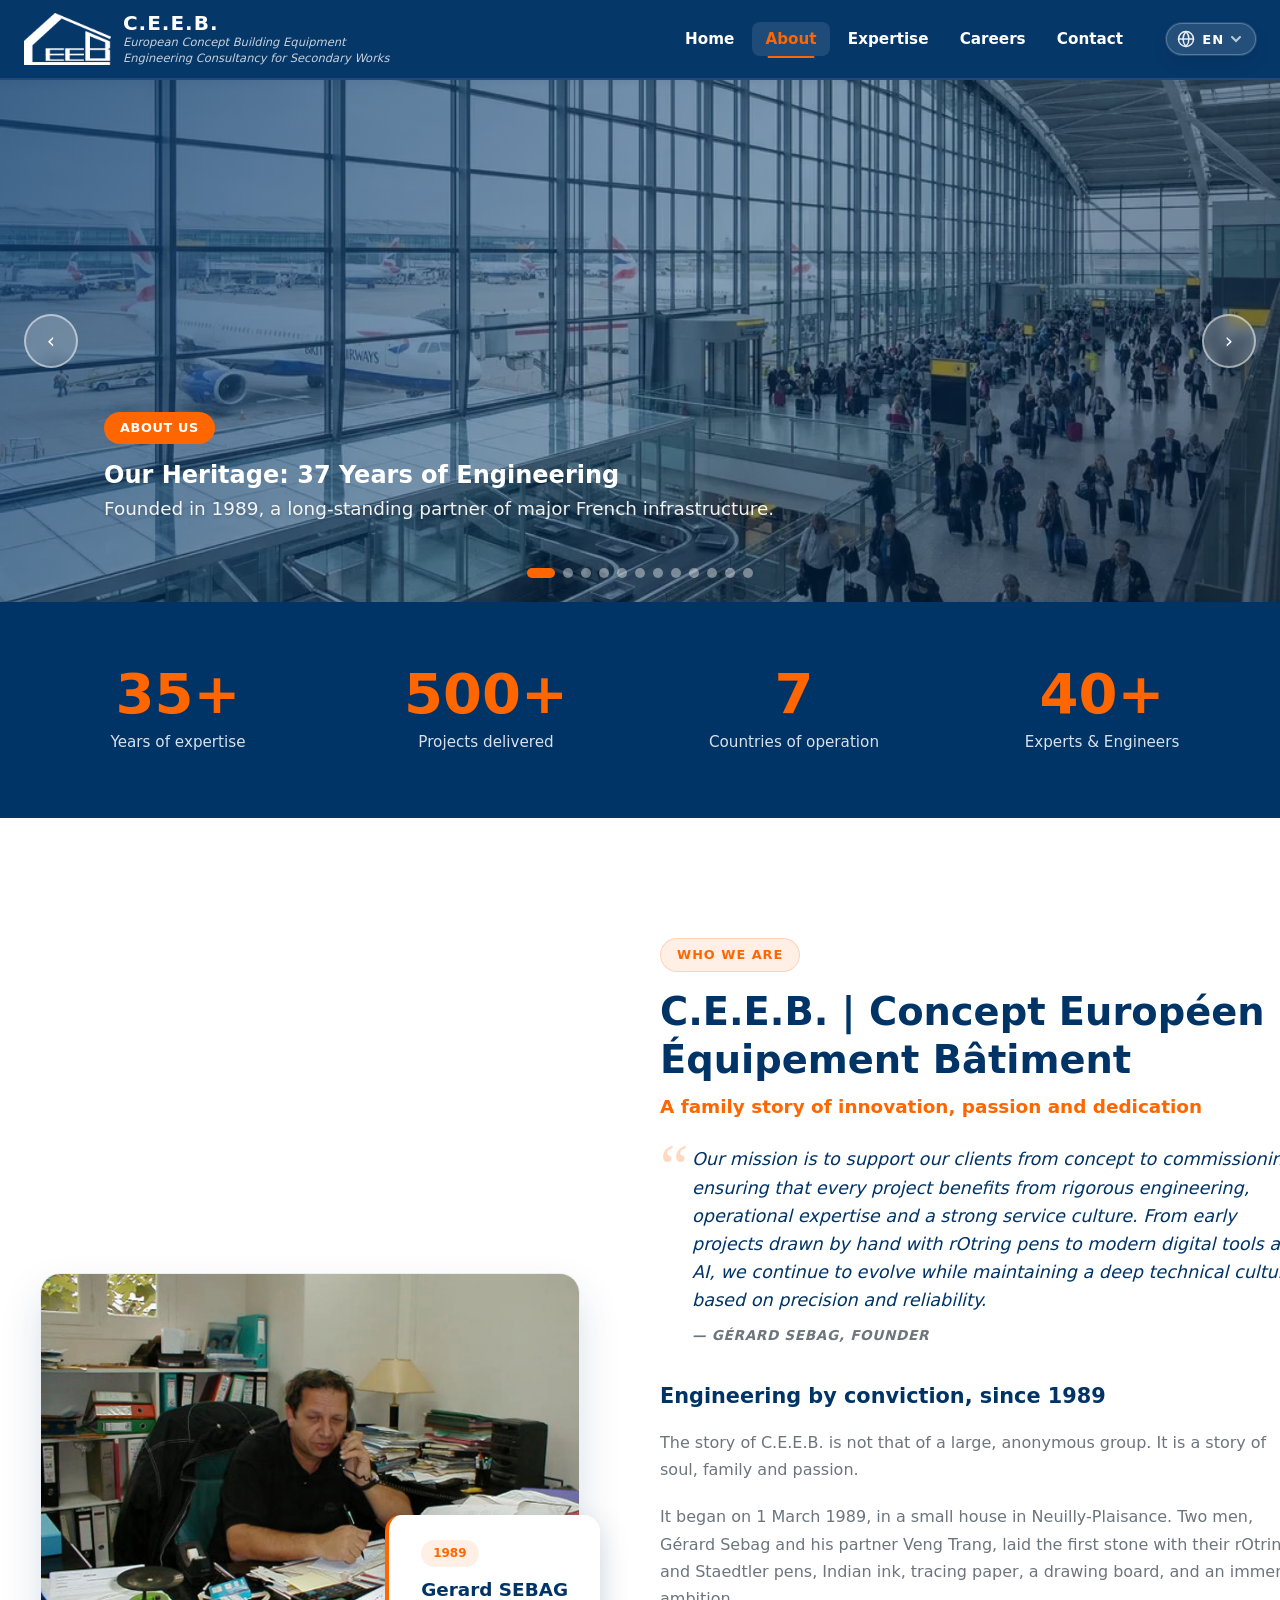
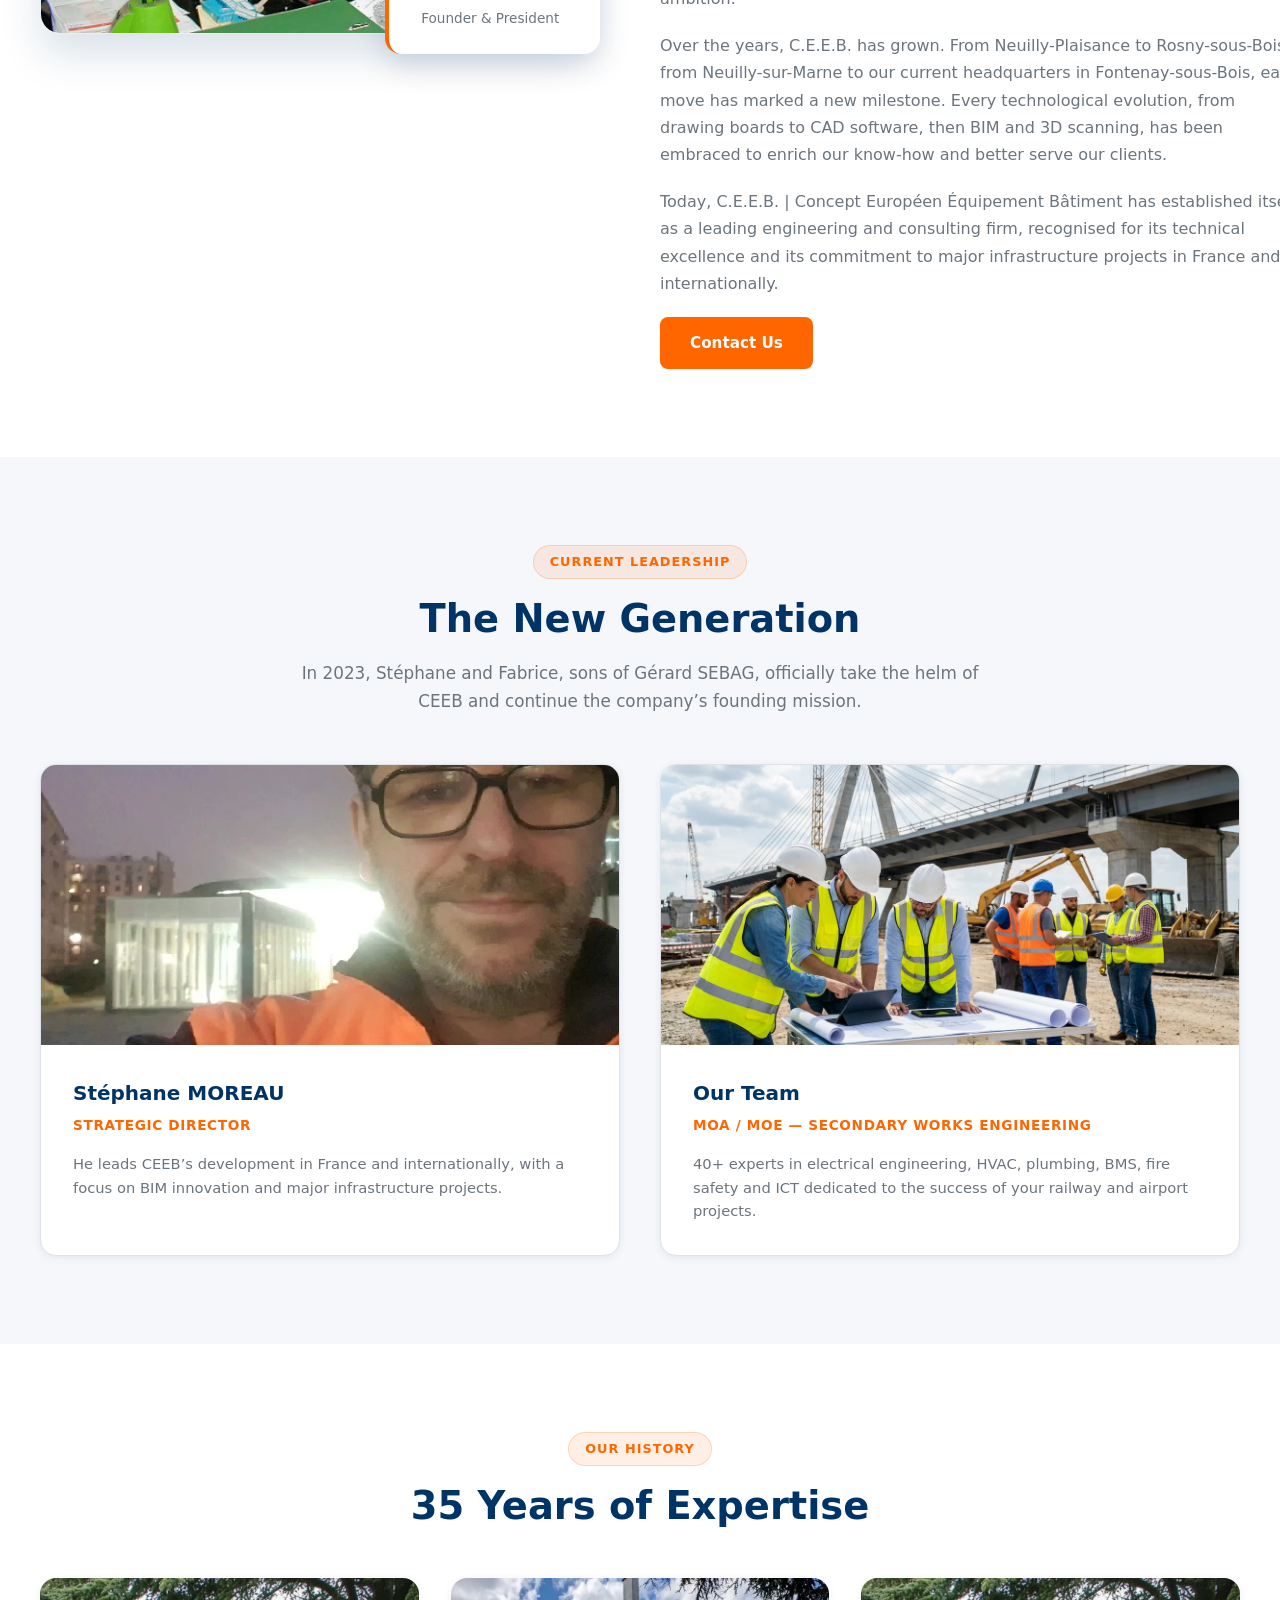
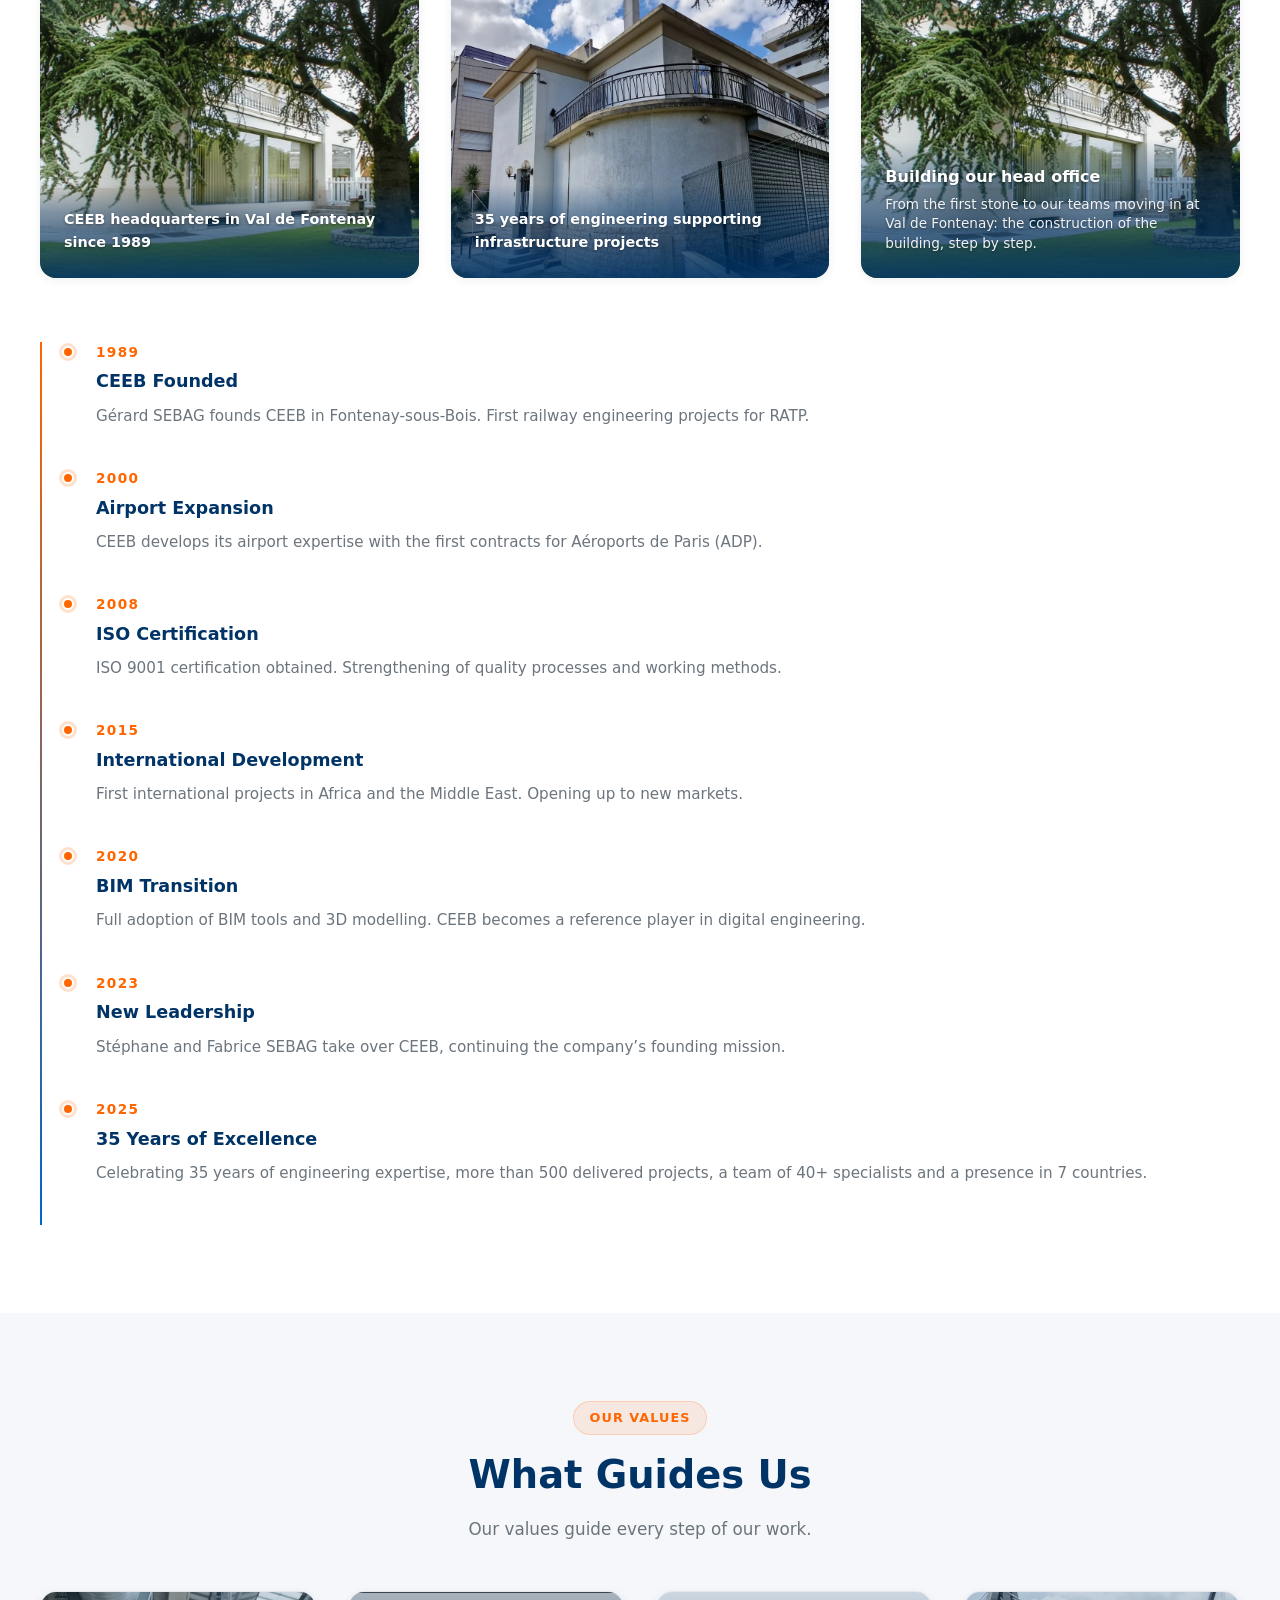
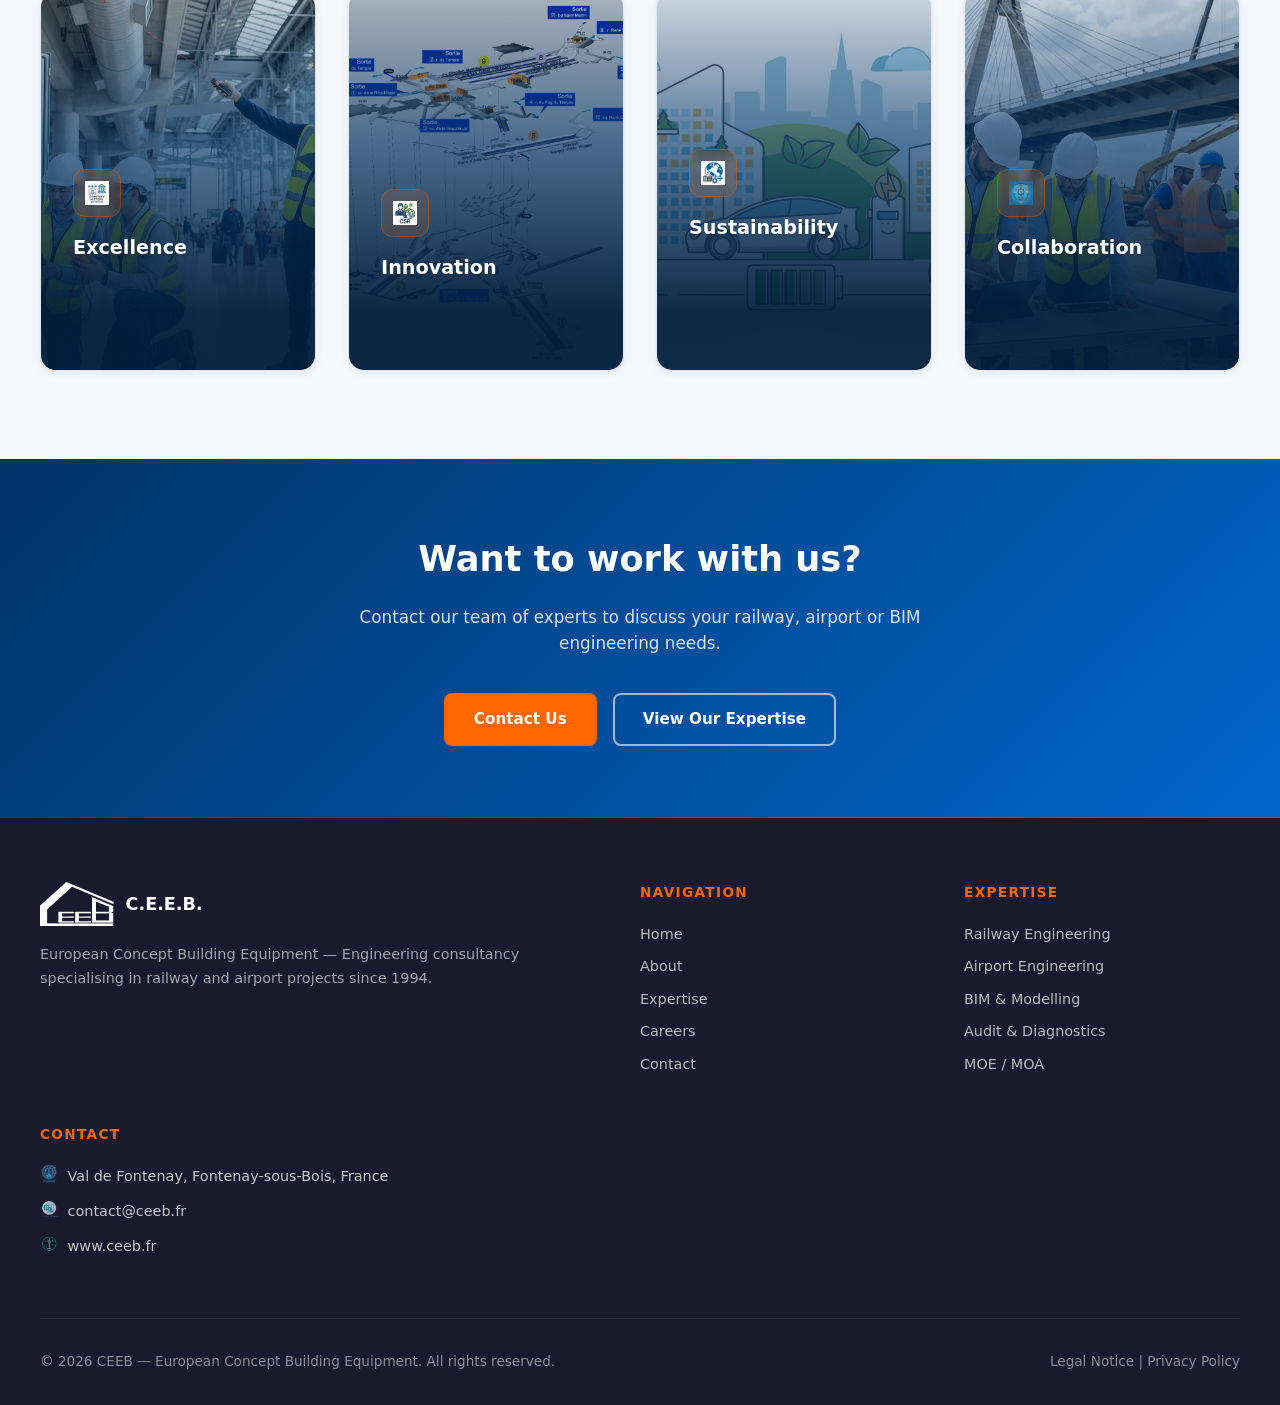
==== commit 7dac2bb7: "Carrousels : images de carousel/<page>/<langue>/ selon la langue du site Chaque diapositive N affich" ====
--- a/about/index.html
+++ b/about/index.html
@@ -30,7 +30,7 @@
   <!-- ============================================================
        STYLES
        ============================================================ -->
-  <link rel="stylesheet" href="../css/styles.css?v=20261005">
+  <link rel="stylesheet" href="../css/styles.css?v=20261006c">
 
   <!-- ============================================================
        FAVICONS
@@ -113,7 +113,7 @@
     <div class="carousel-track" role="list">
       <!-- Slide 1 -->
       <div class="carousel-slide" role="listitem">
-        <img src="../images/countries/fr/1.webp" alt="CEEB, plus de 37 ans d&#x27;expertise en ingénierie au service des transports" loading="eager" fetchpriority="high">
+        <img src="../carousel/about/fr/1.webp" alt="CEEB, plus de 37 ans d&#x27;expertise en ingénierie au service des transports" loading="eager" fetchpriority="high">
         <div class="carousel-overlay"></div>
         <div class="carousel-caption">
           <span class="caption-badge" data-i18n="aboutPage.hero.badge">À Propos</span>
@@ -124,7 +124,7 @@
 
       <!-- Slide 2 -->
       <div class="carousel-slide" role="listitem">
-        <img src="../images/countries/fr/2.webp" alt="Équipe CEEB - Ingénieurs expérimentés ferroviaire aéroportuaire" loading="lazy">
+        <img src="../carousel/about/fr/2.webp" alt="Équipe CEEB - Ingénieurs expérimentés ferroviaire aéroportuaire" loading="lazy">
         <div class="carousel-overlay"></div>
         <div class="carousel-caption">
           <span class="caption-badge" data-i18n="aboutPage.hero.badge2">Notre Mission</span>
@@ -134,7 +134,7 @@
       </div>
       <!-- Slide 3 -->
       <div class="carousel-slide" role="listitem">
-        <img src="../images/countries/fr/3.webp" alt="Partenariat RATP ADP - Collaboration historique" loading="lazy">
+        <img src="../carousel/about/fr/3.webp" alt="Partenariat RATP ADP - Collaboration historique" loading="lazy">
         <div class="carousel-overlay"></div>
         <div class="carousel-caption">
           <span class="caption-badge" data-i18n="aboutPage.hero.badge3">Partenariats</span>
@@ -145,7 +145,7 @@
 
         <!-- Slide 4 -->
         <div class="carousel-slide" role="listitem">
-          <img src="../images/countries/fr/4.webp" alt="Excellence technique - Bureau d&#x27;études certifié" loading="lazy">
+          <img src="../carousel/about/fr/4.webp" alt="Excellence technique - Bureau d&#x27;études certifié" loading="lazy">
           <div class="carousel-overlay"></div>
           <div class="carousel-caption">
             <span class="caption-badge" data-i18n="aboutPage.hero.badge4">Nos Valeurs</span>
@@ -158,7 +158,7 @@
       
       
         <div class="carousel-slide" role="listitem">
-          <img src="../images/countries/fr/5.webp" alt="Innovation et durabilité - Projets éco-responsables" loading="lazy">
+          <img src="../carousel/about/fr/5.webp" alt="Innovation et durabilité - Projets éco-responsables" loading="lazy">
           <div class="carousel-overlay"></div>
           <div class="carousel-caption">
             <span class="caption-badge" data-i18n="aboutPage.hero.badge5">Notre Équipe</span>
@@ -170,7 +170,7 @@
         <!-- Slide 6 -->
       
         <div class="carousel-slide" role="listitem">
-          <img src="../images/countries/fr/6.webp" alt="Valeurs CEEB - Excellence Innovation Responsabilité" loading="lazy">
+          <img src="../carousel/about/fr/6.webp" alt="Valeurs CEEB - Excellence Innovation Responsabilité" loading="lazy">
           <div class="carousel-overlay"></div>
           <div class="carousel-caption">
             <span class="caption-badge" data-i18n="aboutPage.hero.badge6">Expertise</span>
@@ -182,7 +182,7 @@
         <!-- Slide 7 -->
       
         <div class="carousel-slide" role="listitem">
-          <img src="../images/countries/fr/7.webp" alt="Nos Bureaux" loading="lazy">
+          <img src="../carousel/about/fr/7.webp" alt="Nos Bureaux" loading="lazy">
           <div class="carousel-overlay"></div>
           <div class="carousel-caption">
             <span class="caption-badge" data-i18n="aboutPage.hero.badge7">Innovation</span>
@@ -198,7 +198,7 @@
       
       
         <div class="carousel-slide" role="listitem">
-          <img src="../images/countries/fr/8.webp" alt="Innovation Continue" loading="lazy">
+          <img src="../carousel/about/fr/8.webp" alt="Innovation Continue" loading="lazy">
           <div class="carousel-overlay"></div>
           <div class="carousel-caption">
             <span class="caption-badge" data-i18n="aboutPage.hero.badge8">Développement Durable</span>
@@ -210,7 +210,7 @@
         <!-- Slide 9 -->
       
         <div class="carousel-slide" role="listitem">
-          <img src="../images/countries/fr/9.webp" alt="Innovation Continue" loading="lazy">
+          <img src="../carousel/about/fr/9.webp" alt="Innovation Continue" loading="lazy">
           <div class="carousel-overlay"></div>
           <div class="carousel-caption">
             <span class="caption-badge" data-i18n="aboutPage.hero.badge9">International</span>
@@ -221,7 +221,7 @@
         <!-- Slide 10 -->
       
         <div class="carousel-slide" role="listitem">
-          <img src="../images/countries/fr/10.webp" alt="Innovation Continue" loading="lazy">
+          <img src="../carousel/about/fr/10.webp" alt="Innovation Continue" loading="lazy">
           <div class="carousel-overlay"></div>
           <div class="carousel-caption">
             <span class="caption-badge" data-i18n="aboutPage.hero.badge10">Qualité</span>
@@ -234,7 +234,7 @@
       
       
         <div class="carousel-slide" role="listitem">
-          <img src="../images/countries/fr/11.webp" alt="Innovation Continue" loading="lazy">
+          <img src="../carousel/about/fr/11.webp" alt="Innovation Continue" loading="lazy">
           <div class="carousel-overlay"></div>
           <div class="carousel-caption">
             <span class="caption-badge" data-i18n="aboutPage.hero.badge11">Île-de-France</span>
@@ -246,7 +246,7 @@
         <!-- Slide 12 -->
       
         <div class="carousel-slide" role="listitem">
-          <img src="../images/countries/fr/12.webp" alt="Innovation Continue" loading="lazy">
+          <img src="../carousel/about/fr/12.webp" alt="Innovation Continue" loading="lazy">
           <div class="carousel-overlay"></div>
           <div class="carousel-caption">
             <span class="caption-badge" data-i18n="aboutPage.hero.badge12">Avenir</span>
@@ -695,7 +695,7 @@
   <!-- ============================================================
        SCRIPTS
        ============================================================ -->
-  <script src="../js/app.js?v=20261005" defer></script>
-  <script src="../js/lang-globe.js?v=20261005" defer></script>
+  <script src="../js/app.js?v=20261006c" defer></script>
+  <script src="../js/lang-globe.js?v=20261006c" defer></script>
 </body>
 </html>
